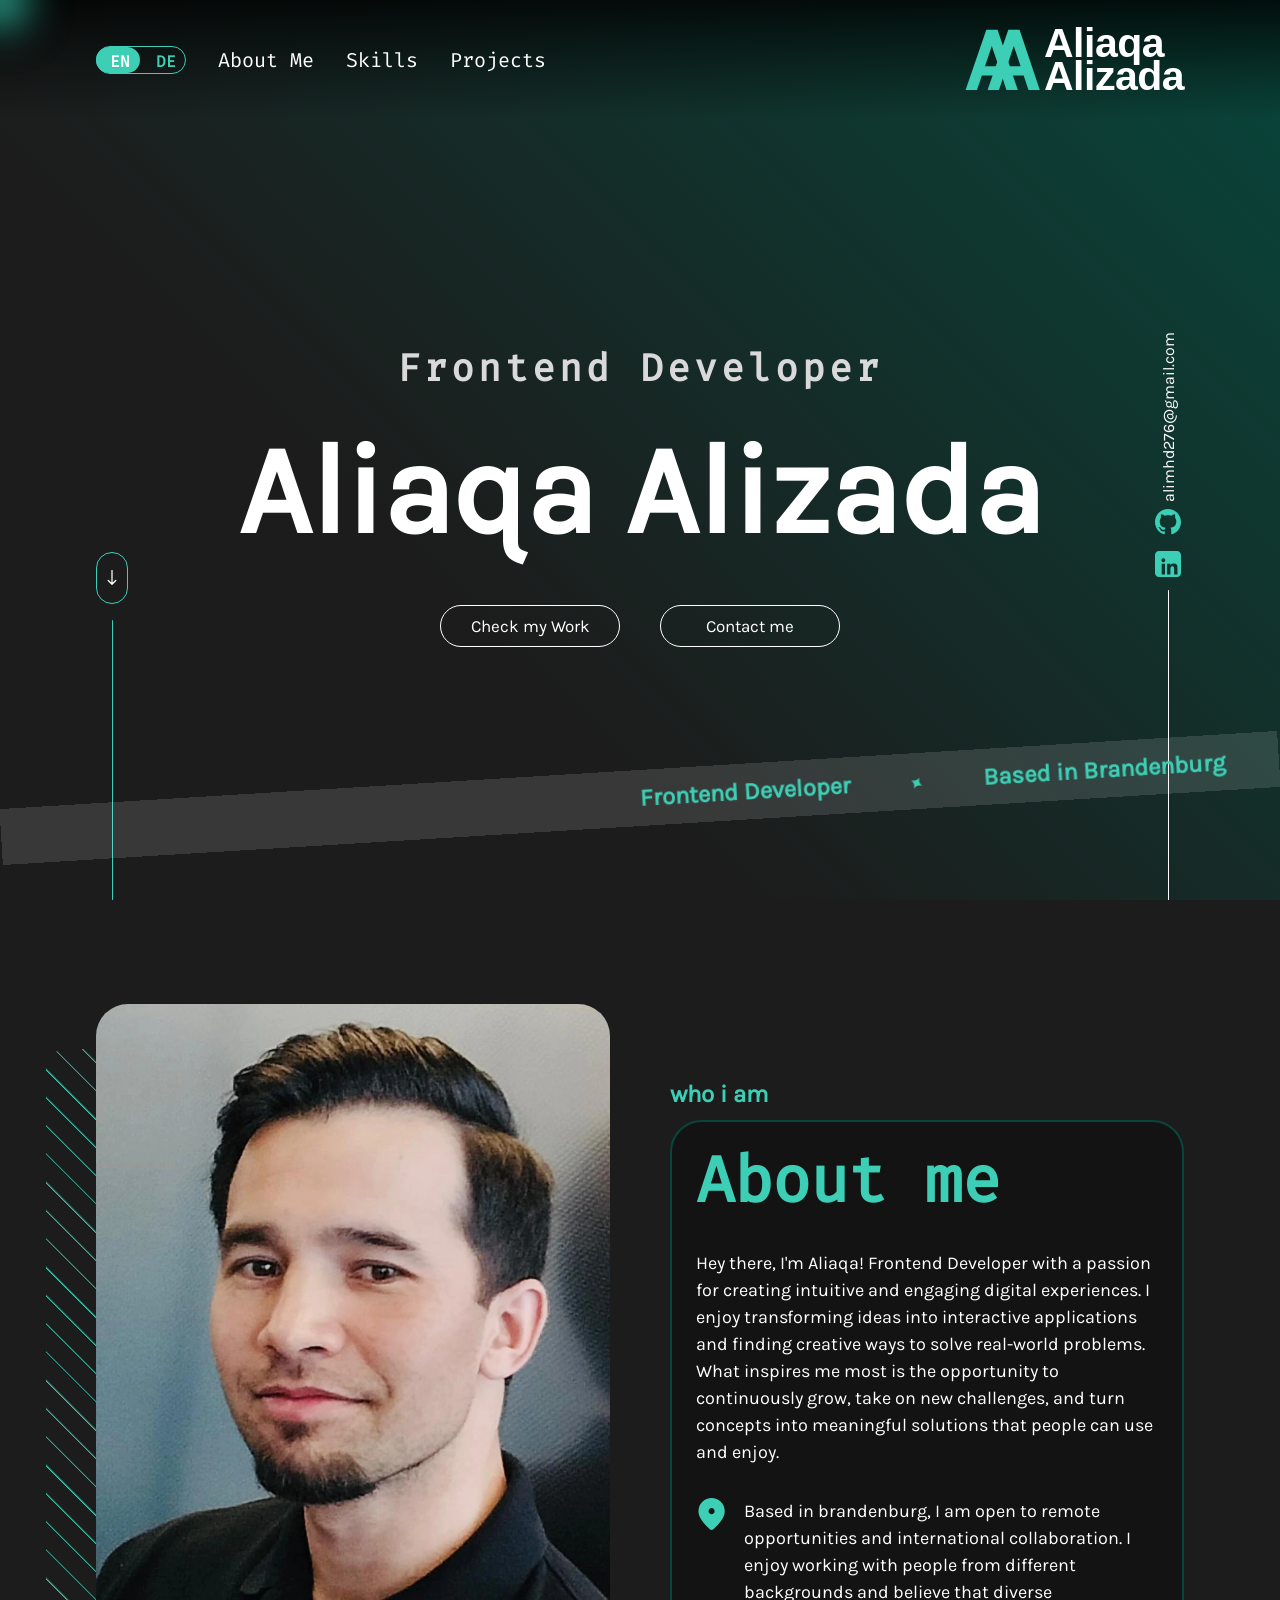
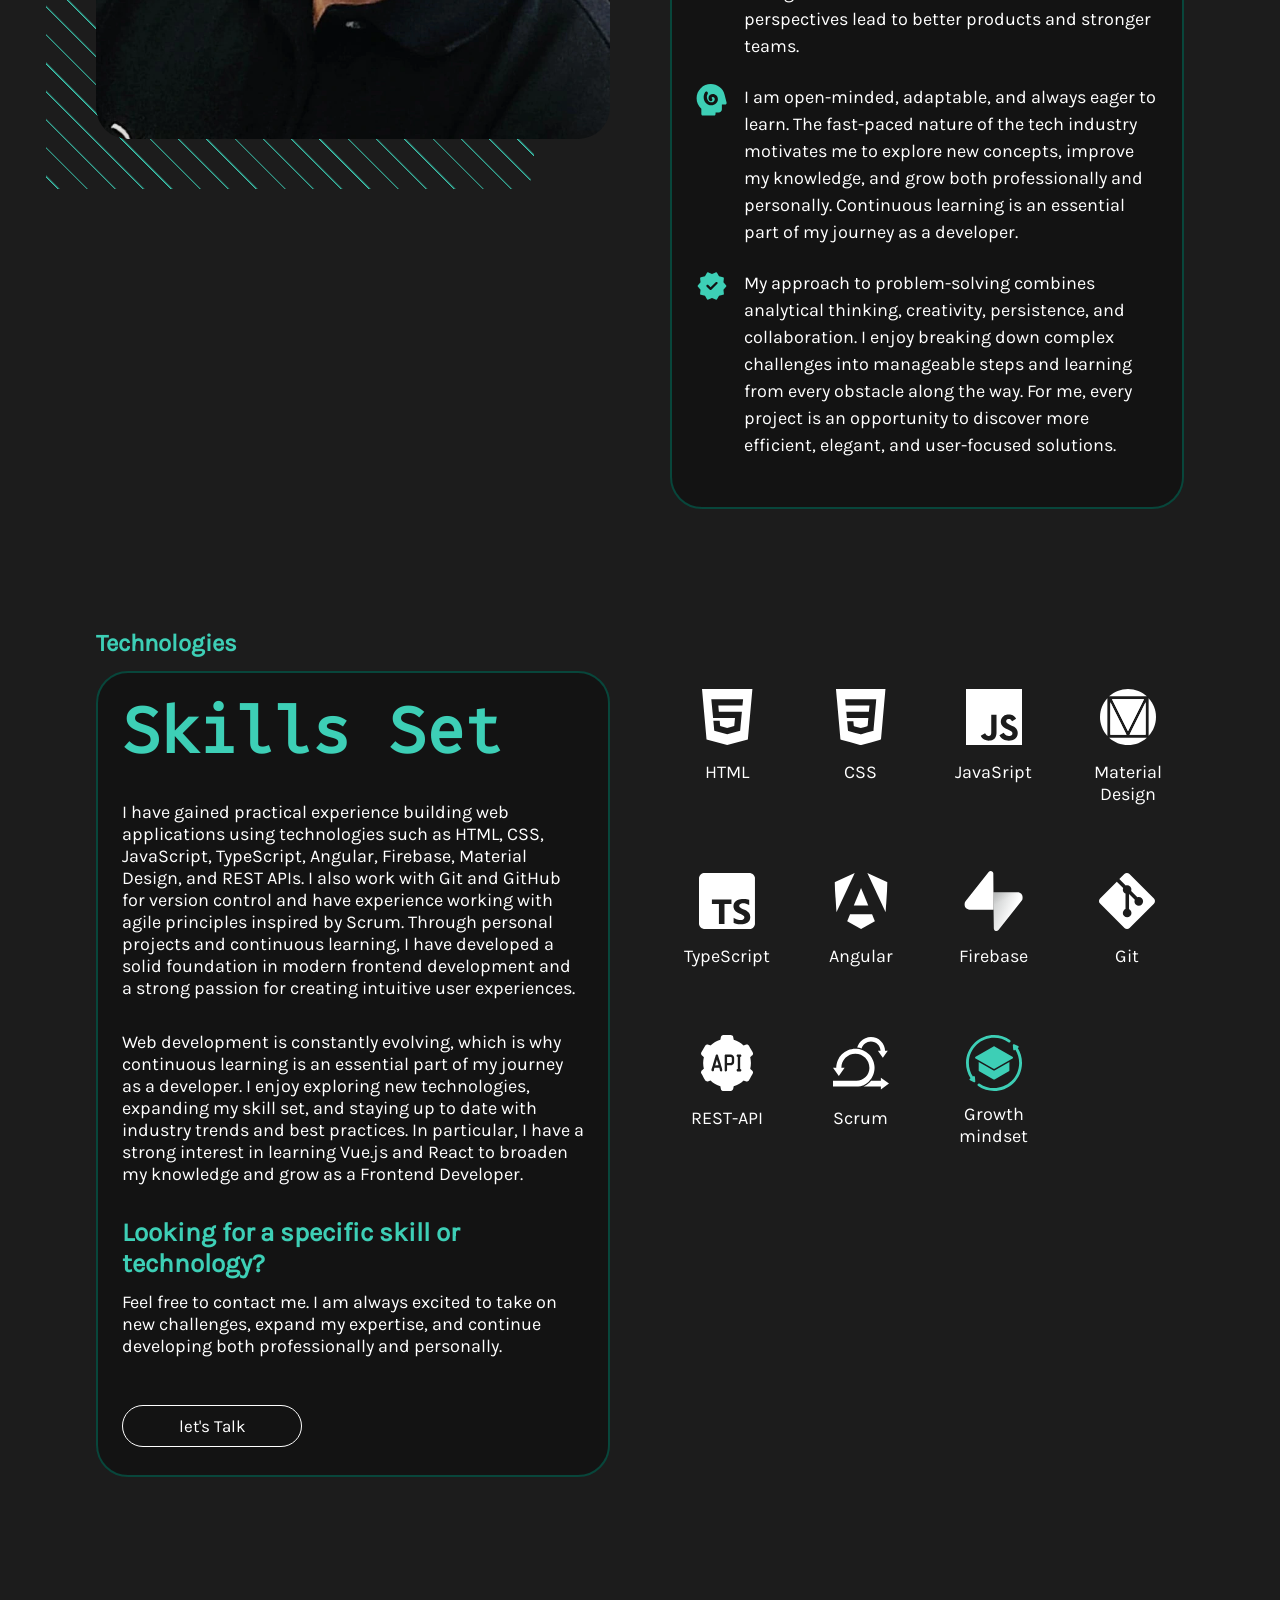
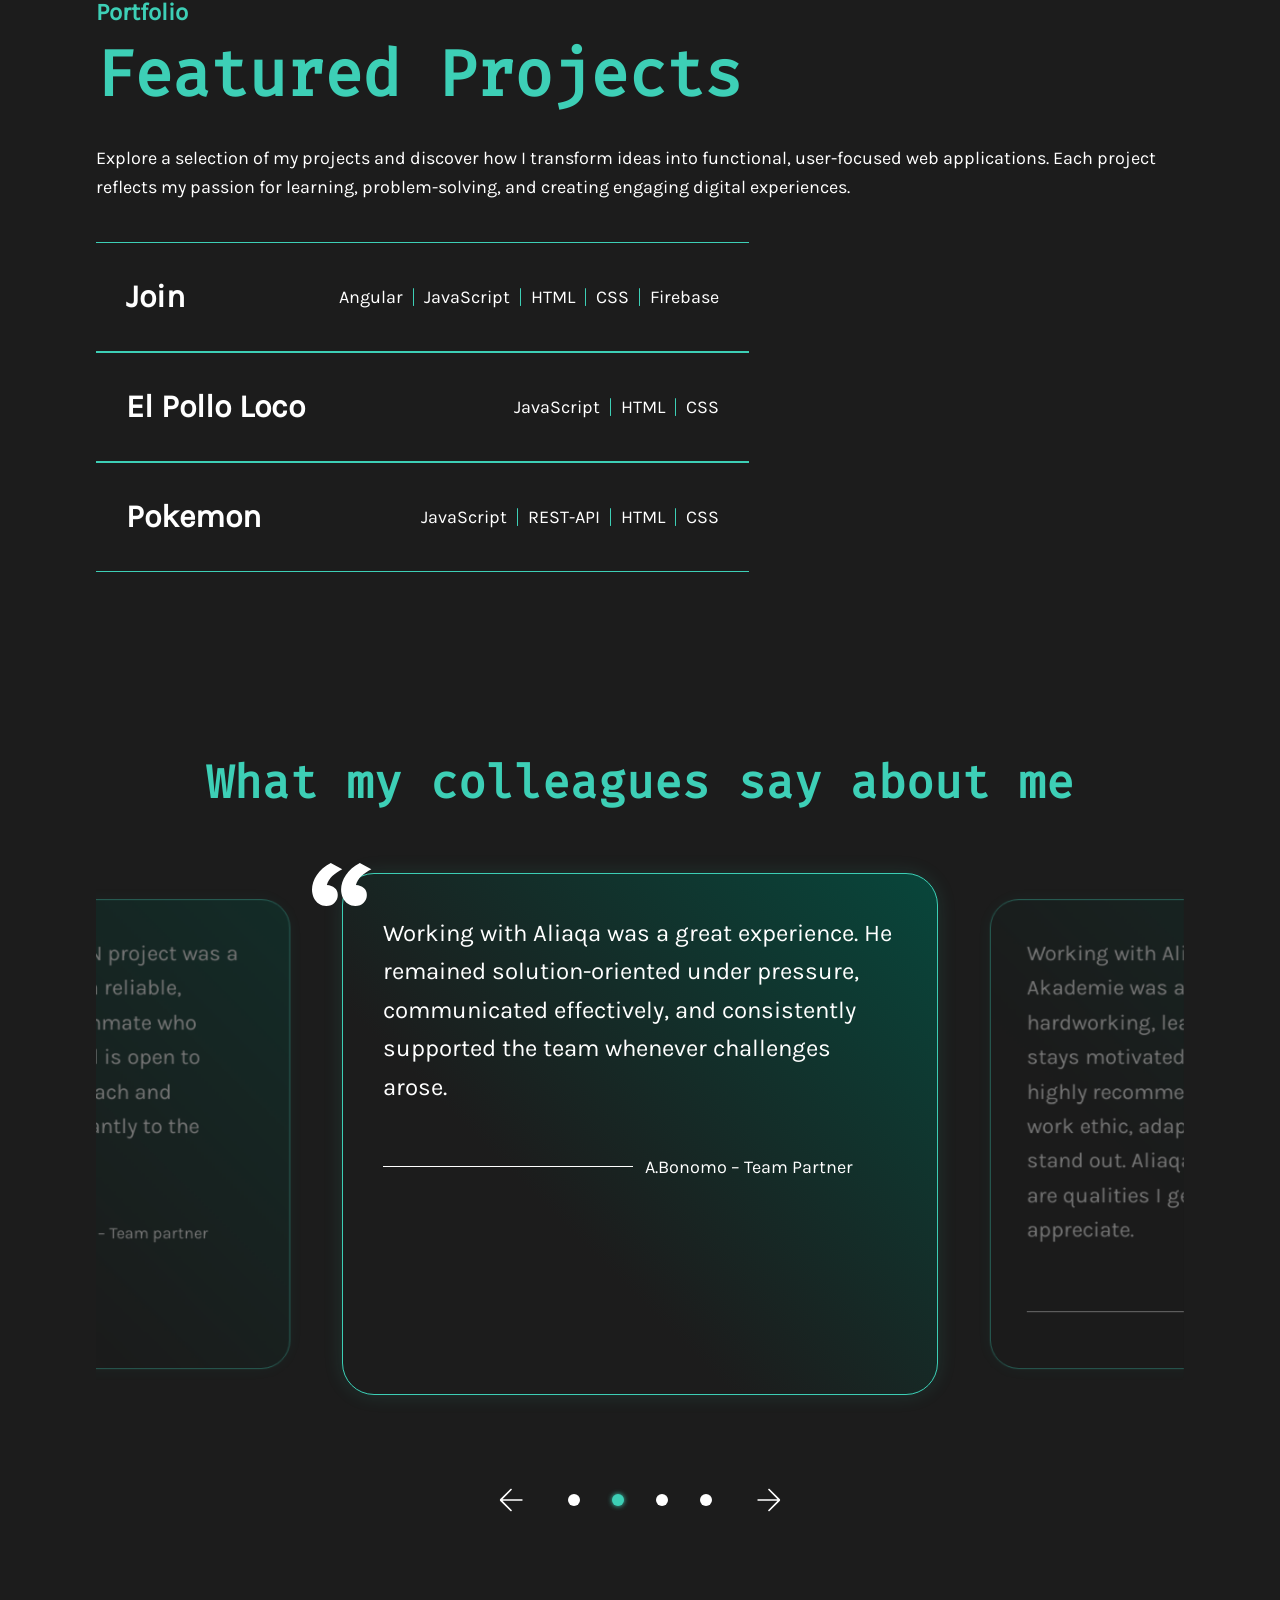
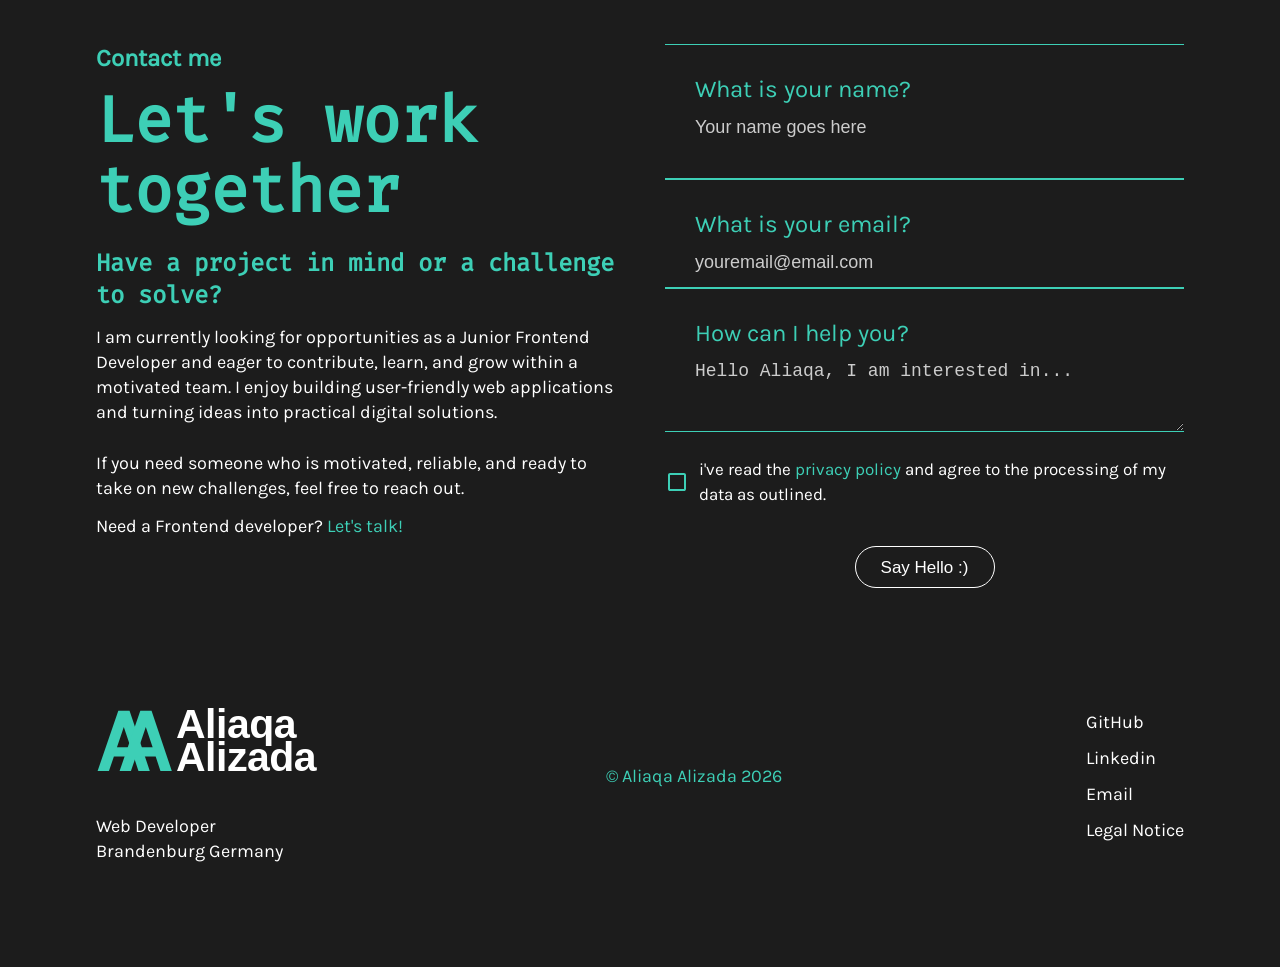
==== index.html @ ee76e7e5 "update prjoect description and tech stack for Pokedex app and correct REST-API capitalization in ind" ====
<!DOCTYPE html>
<html lang="en" id="html-root">

<head>
    <meta charset="UTF-8">
    <meta name="viewport" content="width=device-width, initial-scale=1.0">
    <title>Aliaqa Alizada | Frontend Developer Portfolio</title>
    <meta name="description"
        content="Portfolio of Aliaqa Alizada, Frontend Developer from Brandenburg Germany. Portfolio with HTML, CSS and JavaScript">
    <meta name="author" content="Aliaqa Alizada">
    <meta name="robots" content="index, follow">
    <meta property="og:title" content="Aliaqa Alizada | Frontend Developer">
    <meta name="description"
        content="Frontend Developer portfolio of Aliaqa Alizada. Projects built with HTML, CSS, JavaScript, TypeScript, Angular and Firebase.">
    <meta property="og:type" content="website">
    <meta property="og:image" content="https://alizada-portfolio.de/assets/imgs/preview.jpg">
    <!--  link später anpassen-->
    <link rel="canonical" href="https://alizada-portfolio.de/">

    <link rel="icon" type="image/svg+xml" href="assets/imgs/icons/favicon-32x32.svg">
    <link rel="stylesheet" href="style.css">
    <link rel="stylesheet" href="styles/header-hero.css">
    <link rel="stylesheet" href="styles/aboutme-technologies.css">
    <link rel="stylesheet" href="styles/cards-burger-footer.css">
    <link rel="stylesheet" href="styles/testimonial-slider.css">
    <link rel="stylesheet" href="styles/contact.css">
    <link rel="stylesheet" href="styles/projects-dialog.css">
    <link rel="stylesheet" href="styles/responsive.css">

    <script src="script/scroll-restore.js"></script>
    <script src="script/i18n.js" defer></script>
    <script src="script/projects-dialog.js" defer></script>
    <script src="script/testimonial-section.js" defer></script>

    <script src="script.js" defer></script>

</head>

<body id="main-site">
    <div class="cursor-shadow"></div>

    <header id="header" class="site-header">
        <div class="navbar-bg">
            <div class="container">
                <div class="header-top">

                    <div class="header-content hidden">
                        <!-- Sprachumschalter -->
                        <div class="switch">
                            <input id="language-toggle" class="check-toggle check-toggle-round-flat" type="checkbox">
                            <label for="language-toggle"></label>
                            <span class="on">EN</span>
                            <span class="off">DE</span>
                        </div>

                        <!-- Navigation -->
                        <nav class="main-nav" aria-label="main-nav">
                            <ul>
                                <li><a href="#aboutme" data-i18n="nav.about">About Me</a></li>
                                <li><a href="#skills" data-i18n="nav.skills">Skills</a></li>
                                <li><a href="#project" data-i18n="nav.projects">Projects</a></li>
                            </ul>
                        </nav>
                    </div>

                    <div class="logo-container hidden">
                        <div class="logo-mono">
                            <span class="first">A</span><span class="last">A</span>
                        </div>

                        <div class="logo-text-big logo-text-small">
                            <span class="logo-first">Aliaqa</span>
                            <span class="logo-last">Alizada</span>
                        </div>
                    </div>

                    <button class="burger hidden" aria-label="menu" aria-expanded="false">
                        <span></span>
                        <span></span>
                        <span></span>
                    </button>
                </div>

                <!-- Hero Bereich -->
                <section class="hero-section hidden">

                    <div class="hero-side-left">
                        <a class="scroll-btn" href="#contactForm">
                            <svg class="scroll-icon" width="16" height="24" viewBox="0 0 16 24" fill="none"
                                xmlns="http://www.w3.org/2000/svg">
                                <path d="M8 0L8 22M8 22L2 16M8 22L14 16" stroke="white" stroke-width="2"
                                    stroke-linecap="round" />
                            </svg>
                        </a>
                        <div class="vertical-line"></div>
                    </div>

                    <div class="hero-side-right">
                        <a class="mail-to" href="mailto:alimhd276@gmail.com">alimhd276@gmail.com</a>
                        <a class="mail-to-icon" href="mailto:alimhd276@gmail.com">
                            <img src="assets/imgs/icons/mail.svg" alt="mail-to-icon">
                        </a>
                        <a class="contact-icon" href="https://github.com/Ali-Alizada" target="_blank" rel="noopener">
                            <img src="assets/imgs/icons/Github.svg" alt="Github">
                        </a>
                        <a class="contact-icon" href="https://www.linkedin.com/feed/" target="_blank" rel="noopener">
                            <img src="assets/imgs/icons/Linkedin.svg" alt="Linkedin">
                        </a>
                        <div class="vertical-line-right"></div>
                    </div>

                    <div class="hero-content">
                        <p class="hero-subtitle" data-i18n="hero.subtitle">
                            Frontend Developer
                        </p>

                        <h1>Aliaqa Alizada</h1>

                        <div class="hero-buttons">

                            <a href="#project" class="marquee-btn">
                                <div class="marquee-track">
                                    <span data-i18n="hero.btnWork">Check my Work</span>
                                    <span data-i18n="hero.btnWork">Check my Work</span>
                                </div>
                            </a>

                            <a href="#contactForm" class="marquee-contact">
                                <div class="marquee-track">
                                    <span data-i18n="hero.btnContact">Contact me</span>
                                    <span data-i18n="hero.btnContact">Contact me</span>
                                </div>
                            </a>
                        </div>
                    </div>

                </section>

                <div class="diagonal-banner">

                    <div class="banner-track">
                        <span data-i18n="banner.role">Frontend Developer</span>
                        <span class="star">✦</span>
                        <span data-i18n="banner.location">Based in Brandenburg</span>
                        <span class="star">✦</span>
                        <span data-i18n="banner.open">Open to work</span>
                        <span class="star">✦</span>
                        <span data-i18n="banner.remote">Available for remote work</span>
                        <span class="star">✦</span>
                        <span data-i18n="banner.role">Frontend Developer</span>
                        <span class="star">✦</span>
                        <span data-i18n="banner.location">Based in Brandenburg</span>
                        <span class="star">✦</span>
                        <span data-i18n="banner.open">Open to work</span>
                        <span class="star">✦</span>
                        <span data-i18n="banner.remote">Available for remote work</span>
                        <span class="star">✦</span>
                    </div>
                </div>

            </div>

        </div>

    </header>

    <main>

        <div id="aboutme-container"></div>

        <div id="technologies-container"></div>

        <section id="project" class="featured-projects hidden">
            <span class="section-title" data-i18n="projects.label">Portfolio</span>
            <div class="text-contianer">
                <h2 class="title" data-i18n="projects.heading">Featured Projects</h2>
                <p class="tech-description" data-i18n="projects.description">Explore a selection of my projects and
                    discover how I transform ideas into functional, user-focused web applications. <br>Each project
                    reflects my passion for learning, problem-solving, and creating engaging digital experiences.</p>
            </div>

            <div class="projects-container">
                <div class="project-card" onclick="openDialog('joinDialog')">
                    <div class="project-content hidden">
                        <div class="project-title">
                            <p>Join</p>
                            <span class="arrow-icon">
                                <img src="assets/imgs/icons/arrow_outward.svg" alt="arrow-icon">
                            </span>
                        </div>

                        <div class="contect-left">
                            <p>Angular</p>
                            <div class="vertical-line"></div>
                            <p>JavaScript</p>
                            <div class="vertical-line"></div>
                            <p>HTML</p>
                            <div class="vertical-line"></div>
                            <p>CSS</p>
                            <div class="vertical-line"></div>
                            <p>Firebase</p>
                        </div>
                    </div>

                    <!-- Hover Image -->
                    <div class="join-project-preview">
                        <img src="assets/imgs/Join02.png.webp" alt="Join-Project">
                    </div>

                </div>

                <div class="project-card" onclick="openDialog('elPolloLocoDialog')">

                    <div class="project-content hidden">

                        <div class="project-title">
                            <p>El Pollo Loco</p>
                            <span class="arrow-icon">
                                <img src="assets/imgs/icons/arrow_outward.svg" alt="arrow-icon">
                            </span>
                        </div>

                        <div class="contect-left">
                            <p>JavaScript</p>
                            <div class="vertical-line"></div>
                            <p>HTML</p>
                            <div class="vertical-line"></div>
                            <p>CSS</p>
                        </div>

                    </div>

                    <!-- Hover Image -->
                    <div class="el-project-preview">
                        <img src="assets/imgs/el-pollo-loco.webp" alt="Join Project">
                    </div>

                </div>

                <!-- Dilaog-2 -->

                <div class="project-card" onclick="openDialog('bubbleDialog')">
                    <div class="project-content hidden">

                        <div class="project-title">
                            <p>Pokemon</p>
                            <span class="arrow-icon">
                                <img src="assets/imgs/icons/arrow_outward.svg" alt="arrow-icon">
                            </span>
                        </div>

                        <div class="contect-left">
                            <p>JavaScript</p>
                            <div class="vertical-line"></div>
                            <p>REST-API</p>
                            <div class="vertical-line"></div>
                            <p>HTML</p>
                            <div class="vertical-line"></div>
                            <p>CSS</p>
                        </div>

                    </div>

                    <!-- Hover Image -->
                    <div class="bubble-project-preview">
                        <img src="assets/imgs/Pokemon-start.webp" alt="Pokemon project">
                    </div>

                </div>

            </div>

        </section>
        <!-- Testimonial Slider  -->
        <div id="testimonial-container"></div>

        <!-- Section: Contact -->
        <section class="contactme">
            <div class="contact-wrapper hidden">

                <div class="text-container">
                    <span class="section-title" data-i18n="contact.label">Contact me</span>

                    <div class="contact-header">
                        <h2 data-i18n="contact.heading">Let's work <br> together</h2>
                    </div>

                    <div>
                        <p class="title" data-i18n="contact.problem">Have a project in mind or a challenge to solve?</p>
                        <p class="contact-motivation" data-i18n="contact.motivation">I am currently looking for
                            opportunities as a Junior Frontend Developer and eager to contribute, learn, and grow within
                            a motivated team. I enjoy building user-friendly web applications and turning ideas into
                            practical digital solutions.<br><br>

                            If you need someone who is motivated, reliable, and ready to take on new challenges, feel
                            free to reach out.</p>

                        <p class="question-text"><span data-i18n="contact.question">Need a Frontend
                                developer?</span><span data-i18n="contact.questionSpan" class="talk">Let's talk!</span>
                        </p>
                    </div>

                </div>

                <div class="contact-form">
                    <form id="contactForm" class="form-content">

                        <div class="name">
                            <label for="username" data-i18n="form.nameLabel">What is your name?</label>
                            <input type="text" id="username" name="name" placeholder="Your name goes here"
                                data-i18n-placeholder="form.namePlaceholder">
                            <div class="error-message" id="error-username"></div>
                        </div>

                        <div class="email">
                            <label for="useremail" data-i18n="form.emailLabel">What is Your email?</label>
                            <input type="email" id="useremail" name="email" placeholder="youremail@email.com"
                                data-i18n-placeholder="form.emailPlaceholder">
                            <div class="error-message" id="error-email"></div>
                        </div>

                        <div class="textarea">
                            <label for="usertextarea" data-i18n="form.messageLabel">How can i help you?</label>
                            <textarea id="usertextarea" name="message" placeholder="Hello Aliaqa, I am interested in..."
                                data-i18n-placeholder="form.messagePlaceholder"></textarea>
                            <div class="error-message" id="error-textarea"></div>
                        </div>

                        <div class="privacy-policy">
                            <div>
                                <img id="checkbox" src="assets/imgs/icons/checkbox-unchecked.svg" alt="checkbox-icon">
                                <p><span data-i18n="form.privacy">i've read the </span><a
                                        href="html/privacy-policy.html" data-i18n="form.privacyLink">privacy
                                        policy</a><span data-i18n="form.privacySuffix"> and agree to the processing of
                                        my data as outlined.</span></p>
                            </div>

                            <div class="error-message" id="error-policy"></div>

                        </div>
                        <div class="button hidden">
                            <button type="submit" class="marquee-submit">
                                <div class="marquee-track">
                                    <span data-i18n="form.submit">Say Hello :)</span>
                                    <span data-i18n="form.submit">Say Hello :)</span>
                                </div>
                            </button>
                        </div>

                    </form>

                </div>
            </div>
            <div id="successOverlay" class="overlay">
                <div class="overlay-content">
                    <p data-i18n="form.successMsg">Message sent successfully!</p>
                </div>
            </div>

        </section>

    </main>

    <footer>

        <div class="footer-wrapper">
            <div class="footer-content">
                <div class="logo-and-bannertext">

                    <a class="footer-logo-container" href="#header">
                        <div class="logo-container">
                            <div class="logo-mono">
                                <span class="first">A</span><span class="last">A</span>
                            </div>

                            <div class="logo-text-big">
                                <span class="logo-first">Aliaqa</span>
                                <span class="logo-last">Alizada</span>
                            </div>
                        </div>
                    </a>
                    <p class="banner" data-i18n="footer.banner">Web Developer<br>Brandenburg Germany</p>
                </div>

                <p class="cpoy-right">&copy; Aliaqa Alizada 2026</p>

                <div class="links">
                    <a href="https://github.com/Ali-Alizada" target="_blank" rel="noopener">GitHub</a>
                    <a href="https://www.linkedin.com/feed/" target="_blank" rel="nofollow">Linkedin</a>
                    <a href="mailto:alimhd276@gmail.com">Email</a>
                    <a href="html/legal-notice.html" data-i18n="legal.title">Legal Notice</a>
                </div>
            </div>
        </div>

    </footer>
    <!-- Dialog Container -->
    <div id="dialogs"></div>

</body>

</html>
---- style.css ----
@font-face {
  font-family: "Karla";
  font-style: normal;
  font-weight: 400;
  src: url("assets/fonts/karla-v33-latin-regular.woff2") format("woff2");
}

@font-face {
  font-family: "Fira Code";
  font-style: normal;
  font-weight: 400;
  src: url("assets/fonts/fira-code-v27-latin-regular.woff2") format("woff2");
}

* {
  margin: 0;
  padding: 0;
  box-sizing: border-box;  
}

body {
  width: 100%;
  min-height: 100vh;
  background-color: #1c1c1c;
  font-family: 'karla', sans-serif, Verdana, Geneva, Tahoma;
  overflow-x: hidden;
}

.hidden {
    opacity: 0;
    transform: translateY(80px) scale(.95);
    transition:
        opacity .8s cubic-bezier(.17,.55,.55,1),
        transform .8s cubic-bezier(.17,.55,.55,1);
  will-change: opacity, transform;
}

.show {
    opacity: 1;
    transform: translateY(0) scale(1);
}

.cursor-shadow {
  position: fixed;
  width: 60px;
  height: 60px;
  border-radius: 50%;

  pointer-events: none;
  z-index: 9999;

  transform: translate(-50%, -50%);

  background: radial-gradient(
    circle,
    #3dcfb6 0%,
    #3dcfb6 15%,
    #08463b 90%,
    rgba(8, 70, 59, 0) 100%
  );

  filter: blur(20px);

  transition: transform 0.1s ease-out;
}

html.scroll-restore-pending,
body.scroll-restore-pending {
  visibility: hidden !important;
}

#testimonial-container,
#technologies-container,
.projects-container {
  overflow-anchor: none;
}
---- styles/header-hero.css ----
.site-header {
    width: 100%;
    min-height: 100vh;
    background: linear-gradient(45deg, #1c1c1c 35%, #08463b 100%);
    color: white;
}

.navbar-bg {
    width: 100%;
    height: 120px;
    background: linear-gradient(to bottom,
            rgba(0, 0, 0, 0.8) 0%,
            rgba(0, 0, 0, 0.3) 60%,
            rgba(0, 0, 0, 0) 100%);
}

.container {
    width: min(1440px, 100%);
    margin-inline: auto;
    padding-inline: 96px;
}

.header-top {
    height: 120px;
    display: flex;
    justify-content: space-between;
    align-items: center;
}

.header-content {
    display: flex;
    justify-content: center;
    align-items: center;
    gap: 20px;
}

.switch {
    position: relative;
    display: inline-block;
    align-items: center;
    justify-content: center;
}

.switch>span {
    position: absolute;
    top: 5px;
    pointer-events: none;
    font-family: "Helvetica", Arial, sans-serif;
    font-weight: bold;
    font-size: 16px;
    text-transform: uppercase;
    text-shadow: 0 1px 0 rgba(0, 0, 0, 0.06);
    width: 50%;
    text-align: center;
}

input.check-toggle-round-flat:checked~.off {
    color: white;
}

input.check-toggle-round-flat:checked~.on {
    color: rgba(61, 207, 182, 1);
}

.switch>span.on {
    left: 0;
    padding-left: 2px;
    color: white;
    text-align: center;
    align-items: center;
    font-family: "Fira Code";
}

.switch>span.off {
    right: -2px;
    color: rgba(61, 207, 182, 1);
    text-align: center;
    align-items: center;
    font-family: "Fira Code";
}

.check-toggle {
    position: absolute;
    margin-left: -9999px;
    visibility: hidden;
}

.check-toggle+label {
    display: block;
    position: relative;
    cursor: pointer;
    outline: none;
    -webkit-user-select: none;
    -moz-user-select: none;
    -ms-user-select: none;
    user-select: none;
}

input.check-toggle-round-flat+label {
    width: 90px;
    height: 28px;
    -webkit-border-radius: 60px;
    -moz-border-radius: 60px;
    -ms-border-radius: 60px;
    -o-border-radius: 60px;
    border-radius: 60px;
    border: solid 1px rgba(61, 207, 182, 1);
}

input.check-toggle-round-flat+label:before,
input.check-toggle-round-flat+label:after {
    display: block;
    position: absolute;
    content: "";
}

input.check-toggle-round-flat+label:before {
    -webkit-border-radius: 50px;
    -moz-border-radius: 50px;
    -ms-border-radius: 50px;
    -o-border-radius: 50px;
    border-radius: 50px;
}

input.check-toggle-round-flat+label:after {
    top: 0px;
    left: -1px;
    right: 0px;
    bottom: 0px;
    width: 44px;
    background-color: rgba(61, 207, 182, 1);
    -webkit-border-radius: 50px;
    -moz-border-radius: 50px;
    -ms-border-radius: 50px;
    -o-border-radius: 50px;
    border-radius: 50px;
    -webkit-transition: margin 0.2s;
    -moz-transition: margin 0.2s;
    -o-transition: margin 0.2s;
    transition: margin 0.2s;
}

input.check-toggle-round-flat:checked+label:after {
    margin-left: 45px;
    left: 1px;
}

.main-nav {
    font-family: "Fira Code";
}

.main-nav ul {
    display: flex;
    gap: 32px;
}

.main-nav ul li {
    list-style: none;
}

.main-nav a {
    position: relative;
    text-decoration: none;
    color: white;
    font-size: 20px;
    font-weight: 500;
    transition: 0.3s ease;
    padding-bottom: 16px;
}

.main-nav a::before {
    content: "•";
    position: absolute;
    left: 50%;
    top: 70%;
    font-size: 24px;
    transform: translateY(-50%);
    color: #3dcfb6;
    opacity: 0;
}

.main-nav a:hover::before {
    opacity: 1;
    bottom: 0;
}

.main-nav a:hover {
    color: #3dcfb6;
}

.logo-container {
    display: flex;
    gap: 6px;
    cursor: pointer;
    text-decoration: none;
    position: relative;
    font-family: "karla";
}

.logo-mono span {
    font-size: 90px;
    font-weight: 700;
    color: #3dcfb6;
    transition: all 0.3s ease;
}

.logo-mono {
    display: flex;
}

.logo-mono .first {
    margin-right: -30px;
}

.logo-container:hover .logo-mono span {
    color: transparent;
    -webkit-text-stroke: 2px #3dcfb6;
}

.logo-text-big {
    display: flex;
    flex-direction: column;
    line-height: 0.8;
    padding-top: 20px;
    transition: transform 0.3s cubic-bezier(0.2, 0.9, 0.4, 1.1);
}

.logo-first,
.logo-last {
    font-family: "Montserrat", sans-serif;
    font-weight: 700;
    font-size: 41px;
    letter-spacing: -0.5px;
    color: white;
    transition: all 0.3s ease;
}

.logo-container:hover .logo-first,
.logo-container:hover .logo-last {
    color: transparent;
    -webkit-text-stroke: 1.5px white;
}

.logo-container::after {
    content: "";
    position: absolute;
    bottom: -8px;
    left: 0;
    width: 0;
    height: 2px;
    background: #3dcfb6;
    transition: width 0.4s ease;
}

.logo-container:hover::after {
    width: 100%;
}

.hero-section {
    position: relative;
    min-height: calc(100vh - 100px);
    display: flex;
    justify-content: center;
    align-items: center;
    text-align: center;
}

.hero-side-left {
    position: absolute;
    left: 0px;
    bottom: 20px;
    display: flex;
    flex-direction: column;
    align-items: center;
    gap: 16px;
}

.scroll-btn {
    width: 32px;
    height: 52px;
    border: 1px solid #3dcfb6;
    border-radius: 999px;
    display: flex;
    align-items: center;
    justify-content: center;
    padding: 10px;
    transition: 0.3s ease;
    animation: scrollHint 1.5s infinite ease-in-out;
}

@keyframes scrollHint {

    0%,
    100% {
        transform: translateY(0);
    }

    50% {
        transform: translateY(8px);
    }
}

.scroll-icon {
    height: 16px;
    transition: stroke 0.3s ease;
}

.scroll-icon path {
    stroke: white;
    transition: stroke 0.3s ease;
}

.scroll-btn:hover .scroll-icon path {
    stroke: #3dcfb6;
}

.scroll-btn:hover {
    transform: translateY(4px);
    border-color: white;
}

.vertical-line {
    width: 1px;
    height: 280px;
    background-color: #3dcfb6;
    border-radius: 999px;
}

.hero-side-right {
    position: absolute;
    right: 0;
    bottom: 20px;
    width: 32px;
    display: flex;
    flex-direction: column;
    align-items: center;
    gap: 10px;
}

.vertical-line-right {
    width: 1px;
    height: 310px;
    background-color: white;
    border-radius: 999px;
}

.contact-icon {
    display: flex;
    align-items: center;
    justify-content: center;
    transition: 0.3s ease;
}

.contact-icon:hover {
    transform: translateY(-3px);
}

.mail-to {
    transform: rotate(-90deg);
    transform-origin: center;
    white-space: nowrap;
    color: white;
    text-decoration: none;
    transition: 0.3s ease;
    margin-bottom: 70px;
    font-family: "karla";
    font-size: 16px;
}

.mail-to-icon {
    display: none;
}

.hero-content {
    display: flex;
    flex-direction: column;
    align-items: center;
    gap: 24px;
    padding-bottom: 50px;
}

.hero-content h1 {
    font-size: 160px;
    font-weight: 700;
    padding-bottom: 16px;
    font-family: "Karla";
}

.hero-subtitle {
    font-size: 60px;
    font-weight: bold;
    letter-spacing: 4px;
    color: #d9d9d9;
    font-family: "Fira Code";
}

.hero-buttons {
    display: flex;
    gap: 40px;
}

.hero-buttons a {
    padding: 14px 28px;
    border: 1px solid #ffffff;
    border-radius: 40px;
    color: white;
    text-decoration: none;
    transition: 0.3s ease;
    font-size: 17px;
}

.hero-buttons a:hover {
    border-color: #3dcfb6;
    color: #3dcfb6;
}

.marquee-btn,
.marquee-contact,
.marquee-talk,
.marquee-submit {
    position: relative;
    width: 180px;
    height: 42px;
    border: 1px solid white;
    border-radius: 999px;
    overflow: hidden;
    display: flex;
    align-items: center;
    justify-content: center;
    text-decoration: none;
    color: white;
}

.marquee-talk {
    width: 165px;
    margin-top: 16px;
}

.marquee-contact span {
    display: flex;
    align-items: center;
    text-align: center;
}

.marquee-track {
    position: absolute;
    inset: 0;
    display: flex;
    align-items: center;
    gap: 120px;
    opacity: 0;
    transition: opacity 0.2s ease;
    z-index: 0;
}

.marquee-track span {
    white-space: nowrap;
    font-size: 16px;
    font-weight: 500;
}

.marquee-btn::before,
.marquee-contact::before,
.marquee-talk::before,
.marquee-submit::before {
    content: attr(data-label);
    position: absolute;
    inset: 0;
    display: flex;
    align-items: center;
    justify-content: center;
    white-space: nowrap;
    pointer-events: none;
    color: inherit;
    transition: opacity 0.2s ease;
    z-index: 1;
    font-size: 17px;
}

.marquee-btn:hover::before,
.marquee-contact:hover::before,
.marquee-talk:hover::before,
.marquee-submit:hover::before {
    opacity: 0;
}

.marquee-btn:hover .marquee-track,
.marquee-contact:hover .marquee-track,
.marquee-talk:hover .marquee-track,
.marquee-submit:hover .marquee-track {
    opacity: 1;
    animation: marqueeMove 2s linear infinite;
}

.marquee-btn:hover {
    border-color: #3dcfb6;
    box-shadow: 0 0 10px rgba(61, 207, 182, 0.4);
}

.marquee-contact:hover,
.marquee-talk:hover,
.marquee-submit:hover {
    border-color: #3dcfb6;
    box-shadow: 0 0 10px rgba(61, 207, 182, 0.4);
}

@keyframes marqueeMove {
    from {
        transform: translateX(0);
    }

    to {
        transform: translateX(-70%);
    }
}
---- styles/aboutme-technologies.css ----
main {
    width: min(1440px, 100%);
    margin-inline: auto;
    padding-inline: 96px;
}

.aboutme-section {
    display: flex;
    flex-wrap: wrap;
    gap: 140px;
    align-items: flex-start;
    padding-block: 60px;
    color: #ffffff;
}

.img-profile {
    flex: 1;
    height: auto;
    position: relative;
    isolation: isolate;
}

.img-profile::after {
    content: "";
    position: absolute;
    bottom: -50px;
    left: -50px;
    width: 95%;
    height: 95%;
    background: repeating-linear-gradient(225deg,
            transparent 0px,
            transparent 18px,
            #3dcfb6 20px,
            #3dcfb6 15.5px);
    pointer-events: none;
    z-index: -1;
    border-bottom-right-radius: 20px;
    border-top-left-radius: 20px;
}

.img-profile img {
    width: 100%;
    height: auto;
    max-width: auto;
    border-radius: 32px;
    display: block;
    margin-top: 44px;
}

.text-content {
    flex: 1;
    min-width: auto;
    margin-top: 120px;
}

.text {
    border: 2px solid #08463b;
    border-radius: 32px;
    padding: 24px;
    background-color: rgba(0, 0, 0, 0.3);
    height: auto;
}

.text-content .about {
    font-size: 24px;
    font-weight: 700;
    color: #3dcfb6;
    margin-bottom: 12px;
    display: inline-block;
}

.text .title {
    font-size: 64px;
    font-weight: 700;
    color: #3dcfb6;
    margin-bottom: 20px;
    line-height: 1.1;
    font-family: "Fira Code";
}

.description {
    font-size: 18px;
    line-height: 1.5;
    margin-bottom: 32px;
}

.info-row {
    display: flex;
    align-items: flex-start;
    gap: 16px;
    margin-bottom: 24px;
}

.info-row img {
    width: 32px;
    height: 32px;
    flex-shrink: 0;
}

.info-row p {
    font-size: 18px;
    line-height: 1.5;
    margin: 0;
}

.diagonal-banner {
    position: absolute;
    bottom: 74px;
    left: 50%;
    width: 100vw;
    transform: translateX(-50%) rotate(-3.5deg);
    overflow: hidden;
    background-color: rgba(255, 255, 255, 0.12);
    padding: 14px 0;
}

.banner-track {
    display: flex;
    align-items: center;
    gap: 60px;
    min-width: max-content;
    padding-left: 50vw;
    animation: bannerMove 20s linear infinite;
    background: transparent;
}

.banner-track span {
    color: #3dcfb6;
    font-size: 24px;
    font-weight: 700;
    white-space: nowrap;
}

.banner-track .star {
    padding-top: 5px;
    font-size: 16px;
    color: #3dcfb6;
    transform: rotate(30deg);
}

@keyframes bannerMove {
    from {
        transform: translateX(0);
    }

    to {
        transform: translateX(-50%);
    }
}

.technologies {
    display: flex;
    flex-wrap: wrap;
    gap: 60px;
    align-items: flex-start;
    padding-block: 60px;
    color: #ffffff;
}

.text-contents {
    flex: 1;
}

.text-contents .skills {
    font-size: 24px;
    font-weight: 700;
    color: #3dcfb6;
    margin-bottom: 14px;
    display: inline-block;
}

.other-skills {
    font-size: 26px;
    color: #ffffff;
    margin-bottom: 12px;
    font-weight: 700;
}

.other-skills span {
    color: #3dcfb6;
}

.text-contents .tech-description {
    color: #ffffff;
    margin-bottom: 32px;
    font-size: 18px;
}

.marquee-talk:hover {
    border-color: #3dcfb6;
    color: #3dcfb6;
}

.text-contents .title {
    font-size: 64px;
    font-weight: 700;
    color: #3dcfb6;
    margin-bottom: 20px;
    line-height: 1.1;
}

.marquee-talk {
    position: relative;
    width: 180px;
    height: 42px;
    padding-left: 14px;
    border: 1px solid white;
    border-radius: 999px;
    overflow: hidden;
    display: inline-flex;
    align-items: center;
    text-decoration: none;
    color: white;
    margin-top: 16px;
}

.marquee-talk:hover .marquee-track {
    animation: marqueeMove 2s linear infinite;
}

.marquee-talk:hover {
    border-color: #3dcfb6;
    box-shadow: 0 0 10px rgba(61, 207, 182, 0.4);
}

.techs-icons {
    flex: 1;
    min-width: 0;
    display: grid;
    grid-template-columns: repeat(4, 1fr);
    gap: 40px 20px;
    justify-items: center;
    align-items: start;
    margin-top: 44px;
}

.techs-icons>div {
    display: flex;
    flex-direction: column;
    align-items: center;
    text-align: center;
    width: 100%;
}

.techs-icons>div {
    transition: all 0.3s ease-in-out;
    padding: 12px 8px;
    border-radius: 16px;
}

.techs-icons div:hover {
    transform: translateY(-3px);
}

.techs-icons img {
    width: 64px;
    height: 64px;
    margin-bottom: 12px;
    object-fit: contain;
}

.techs-icons div .group-icons:hover {
    position: relative;
    top: 10px;
    left: 20px;
    height: 80px;
    width: 100px;
}

.techs-icons div:hover img {
    transform: scale(1.1);
    transition:
        transform 0.3s ease-in-out,
        filter 0.3s ease-in-out;
}

.techs-icons span {
    color: white;
    font-size: 18px;
    font-weight: 500;
}

.techs-icons div:hover span {
    color: #3dcfb6;
    transition:
        color 0.3s ease-in-out,
        text-shadow 0.3s ease-in-out;
}

.growth-item .groth-text {
    margin-top: 22px;
}

.growth-item {
    position: relative;
    display: flex;
    flex-direction: column;
    align-items: center;
    text-align: center;
    width: 100%;
    cursor: pointer;
}

.icon-wrapper {
    position: relative;
    width: 64px;
    height: 64px;
}

.growth-icon {
    width: 64px;
    height: 64px;
    display: block;
    transition: all 0.3s ease-in-out;
}

.growth-text {
    margin-top: 8px;
    color: white;
    font-size: 18px;
    font-weight: 500;
    transition: color 0.3s ease-in-out;
}

.growth-item:hover .growth-text {
    color: #3dcfb6;
}

.growth-hover {
    position: absolute;
    bottom: 90%;
    left: 78%;
    transform: translateX(-50%);
    width: 165px;
    background-color: white;
    border-radius: 18px;
    padding: 6px 8px;
    text-align: center;
    opacity: 0;
    visibility: hidden;
    transition:
        opacity 0.25s ease,
        visibility 0.25s ease;
    z-index: 20;
    pointer-events: none;
    box-shadow: 0 8px 20px rgba(0, 0, 0, 0.2);
}

.growth-hover::after {
    content: "";
    position: absolute;
    top: 100%;
    left: 28%;
    transform: translateX(-50%);
    width: 0;
    height: 0;
    border-left: 10px solid transparent;
    border-right: 10px solid transparent;
    border-top: 10px solid white;
    filter: drop-shadow(0 1px 0 #3dcfb6);
}

.hover-text {
    color: #3dcfb6;
    font-size: 16px;
    font-weight: 500;
    margin-bottom: 4px;
    line-height: 1.4;
}

.hover-techs {
    display: flex;
    flex-direction: row;
    justify-content: center;
    gap: 24px;
    flex-wrap: nowrap;
}

.tech-card {
    display: flex;
    flex-direction: column;
    align-items: center;
}

.tech-card img {
    width: 26px;
    height: 26px;
    padding: 0;
    margin-bottom: 6px;
    object-fit: contain;
}

.tech-card span {
    background: transparent;
    color: #3dcfb6;
    font-size: 14px;
    font-weight: bold;
    padding: 0;
}

.growth-item:hover .growth-hover {
    opacity: 1;
    visibility: visible;
}

.growth-item:hover .growth-icon {
    transform: translateY(-4px);
}
---- styles/cards-burger-footer.css ----
.featured-projects {
  padding-block: 60px;
  position: relative;
}

.section-title {
  font-size: 24px;
  font-weight: 700;
  color: #3dcfb6;
  margin-bottom: 14px;
  display: inline-block;
}

.text-contianer {
  margin-bottom: 40px;
}

.text-contianer .title {
  font-size: 64px;
  font-weight: 700;
  line-height: 1.1;
  color: #3dcfb6;
  margin-bottom: 20px;
}

.text-contianer .tech-description {
  color: #ffffff;
  font-size: 18px;
  line-height: 1.6;
}

.projects-container {
  display: flex;
  flex-direction: column;
  position: relative;
}

.project-card {
  position: relative;
  width: 68%;
  padding: 0 30px;
  display: flex;
  align-items: center;
  justify-content: space-between;
  min-height: 110px;
  border-top: 1px solid #3dcfb6;
  border-bottom: 1px solid #3dcfb6;
  cursor: pointer;
  transition:
    background-color 0.3s ease,
    padding-left 0.3s ease;
}

.project-card:last-child {
  border-bottom: 1px solid #3dcfb6;
}

.project-card:hover {
  background-color: rgba(61, 207, 182, 0.08);
}

.project-content {
  width: 100%;
  display: flex;
  align-items: center;
  justify-content: space-between;
  gap: 20px;
}

.project-title {
  display: flex;
  align-items: center;
  gap: 12px;
}

.project-title p {
  font-size: 32px;
  font-weight: 700;
  color: white;
}

.arrow-icon {
  opacity: 0;
  transform: translateX(-10px);
  transition:
    opacity 0.3s ease,
    transform 0.3s ease;
}

.arrow-icon img {
  width: 22px;
}

.project-card:hover .arrow-icon {
  opacity: 1;
  transform: translateX(0);
}

.contect-left {
  display: flex;
  align-items: center;
  gap: 10px;
  flex-wrap: wrap;
}

.contect-left p {
  font-size: 18px;
  color: white;
}

.contect-left .vertical-line {
  width: 1px;
  height: 18px;
  background-color: #3dcfb6;
  border-radius: 999px;
}

.join-project-preview {
  position: absolute;
  right: -380px;
  top: 0%;
  opacity: 0;
  pointer-events: none;
  z-index: 999;
}

.join-project-preview img {
  width: 295px;
  border-radius: 12px;
  object-fit: cover;
  box-shadow: 0 10px 30px rgba(0, 0, 0, 0.35);
}

.project-card:hover .join-project-preview {
  opacity: 1;
}

.el-project-preview {
  position: absolute;
  right: -380px;
  top: 50%;
  transform: translateY(-50%);
  opacity: 0;
  pointer-events: none;
}

.el-project-preview img {
  width: 295px;
  border-radius: 12px;
  object-fit: cover;
  box-shadow: 0 10px 30px rgba(0, 0, 0, 0.35);
}

.project-card:hover .el-project-preview {
  opacity: 1;
}

.bubble-project-preview {
  position: absolute;
  bottom: 0;
  right: -380px;
  transform: translateY(5%);
  opacity: 0;
  pointer-events: none;
  isolation: isolate;
}

.bubble-project-preview img {
  width: 295px;
  border-radius: 12px;
  object-fit: cover;
  box-shadow: 0 10px 30px rgba(0, 0, 0, 0.35);
}

.project-card:hover .bubble-project-preview {
  opacity: 1;
}

:is(
  .join-project-preview,
  .el-project-preview,
  .bubble-project-preview
)::after {
  content: "";
  position: absolute;
  top: 16px;
  bottom: 0;
  right: 0;
  left: 16px;
  width: 100%;
  height: 100%;
  background: repeating-linear-gradient(
    -45deg,
    transparent 0px,
    transparent 8px,
    #3dcfb6 8px,
    #3dcfb6 9px
  );
  pointer-events: none;
  z-index: -1;
  border-bottom-left-radius: 16px;
  border-top-right-radius: 16px;
}

footer {
  width: min(1440px, 100%);
  margin-inline: auto;
  padding-inline: 96px;
  padding-bottom: 100px;
  color: white;
  background: transparent;
}

.footer-content {
  display: flex;
  justify-content: space-between;
  align-items: center;
}

.logo-and-bannertext {
  display: flex;
  flex-direction: column;
}

.logo-and-bannertext .logo-container::after {
  display: none;
}

.banner {
  font-size: 18px;
  line-height: 1.4;
  padding-top: 20px;
}

.links {
  display: flex;
  flex-direction: column;
}

.links a {
  position: relative;
  color: white;
  text-decoration: none;
  font-size: 18px;
  line-height: 2;
  padding-left: 14px;
}

.links a::before {
  content: "•";
  position: absolute;
  left: -10px;
  top: 50%;
  font-size: 20px;
  transform: translateY(-50%);
  color: #3dcfb6;
  opacity: 0;
  transition: opacity 0.2s ease;
}

.links a:hover {
  color: #3dcfb6;
}

.links a:hover::before {
  opacity: 1;
  left: 0;
}

.cpoy-right {
  display: flex;
  justify-content: center;
  align-items: center;
  font-size: 18px;
  color: #3dcfb6;
}

.footer-logo-container {
  text-decoration: none;
}

.burger {
  display: none;
  flex-direction: column;
  justify-content: space-between;
  width: 30px;
  height: 22px;
  background: transparent;
  border: none;
  cursor: pointer;
}

.burger span {
  height: 3px;
  width: 100%;
  background: white;
  border-radius: 2px;
  transition: 0.3s;
}

.header-content {
  display: flex;
  align-items: center;
  gap: 32px;
}

.burger.active span:nth-child(1) {
  transform: rotate(45deg) translate(6px, 6px);
}

.burger.active span:nth-child(2) {
  opacity: 0;
}

.burger.active span:nth-child(3) {
  transform: rotate(-45deg) translate(7px, -7px);
}
---- styles/testimonial-slider.css ----
.comments {
  padding-block: 120px;
  overflow: hidden;
}

.comments-header {
  text-align: center;
  margin-bottom: 60px;
}

.comments-header h3 {
  font-size: 46px;
  color: #3dcfb6;
  font-weight: 700;
  font-family: "Fira Code";
}

.testimonial-wrapper {
  display: flex;
  justify-content: center;
  align-items: center;
  gap: 30px;
}

.testimonial-viewport {
  width: 100%;
  max-width: 796px;
  /* overflow: hidden; */
  position: relative;
}

.testimonial-slider {
  display: grid;
  grid-auto-flow: column;
  grid-auto-columns: 100%;
  gap: 22px;
  transition: transform 0.5s ease;
  padding-bottom: 40px;
}

.testimonial-card {
  background: linear-gradient(45deg, #1c1c1c 35%, #08463b 100%);
  border: 1px solid #3dcfb6;
  border-radius: 32px;
  padding: 44px;
  position: relative;
  backdrop-filter: blur(6px);
  opacity: 0.4;
  transform: scale(0.9);
  transition: all 0.4s ease;
  width: auto;
}

.testimonial-card.active {
  opacity: 1;
  transform: scale(1);
}

.testimonial-card::before {
  content: "";
  position: absolute;
  inset: 0;
  box-shadow: 0 0 20px rgba(61, 207, 182, 0.15);
  border-radius: 32px;
}

.quote-mark {
  position: absolute;
  left: -37px;
  top: -10px;
  z-index: 100;
  pointer-events: none;
}

.quote-mark img {
  width: 80px;
}

.testimonial-text {
  font-size: 18px;
  line-height: 1.6;
  color: white;
  margin-bottom: 50px;
  hyphens: auto;
  overflow-wrap: break-word;
}

.testimonial-footer {
  display: flex;
  align-items: center;
  gap: 20px;
}

.testimonial-footer .line {
  width: 100%;
  max-width: 376px;
  height: 1px;
  background: white;
}

.testimonial-card a {
  z-index: 10;
  cursor: pointer;
  color: white;
  text-decoration: none;
}

.testimonial-footer span {
  color: white;
  font-size: 20px;
}

.slider-btn-left,
.slider-btn-right {
  display: flex;
  justify-content: center;
  align-items: center;
  background: transparent;
  border: none;
  color: white;
  font-size: 28px;
  cursor: pointer;
  gap: 12px;
}

.slider-btn-left img {
  height: 50px;
}

.slider-btn-right img {
  height: 50px;
}

.slider-btn-right:hover img {
  transform: translateX(5px) scale(1.1);
  filter: brightness(0) saturate(100%) invert(73%) sepia(29%) saturate(614%) hue-rotate(118deg) brightness(140%) contrast(100%);
}

.slider-btn-left:hover img {
  transform: translateX(-5px) scale(1.1);
  filter: brightness(0) saturate(100%) invert(73%) sepia(29%) saturate(614%) hue-rotate(118deg) brightness(140%) contrast(100%);
}

.slider-dots {
  display: flex;
  justify-content: center;
  align-items: center;
  gap: 32px;
  margin-top: 40px;
}

.dot {
  width: 12px;
  height: 12px;
  border-radius: 50%;
  background: white;
  transition: 0.3s ease;
}

.dot.active {
  color: #3dcfb6;
  background: #3dcfb6;
  box-shadow: 0 0 5px #3dcfb6;
}

@media (max-width: 1300px) {
  .testimonial-viewport {
    max-width: 596px;
  }

  .testimonial-card {
    padding: 40px;
  }

  .testimonial-text {
    font-size: 24px;
  }

  .testimonial-footer {
    gap: 12px;
  }

  .testimonial-footer .line {
    width: 100%;
    max-width: 250px;
  }

  .testimonial-footer span {
    font-size: 18px;
  }

  .quote-mark img {
    width: 60px;
  }

  .quote-mark {
    left: -30px;
    top: -10px;
  }
}

@media (max-width: 1024px) {
  .testimonial-viewport {
    max-width: 496px;
  }

  .testimonial-card {
    padding: 40px;
  }

  .testimonial-text {
    font-size: 22px;
  }

  .testimonial-footer {
    gap: 10px;
    flex-direction: column;
    align-items: flex-start;
  }

  .testimonial-footer span {
    font-size: 16px;
  }

  .testimonial-footer .line {
    width: 100%;
    max-width: 412px;
  }

  .quote-mark img {
    width: 60px;
  }

  .quote-mark {
    left: -30px;
    top: -10px;
  }

  .slider-dots {
    gap: 20px;
    margin-top: 0;
  }
}

@media (max-width: 920px) {
  .testimonial-viewport {
    max-width: 396px;
  }

  .testimonial-card {
    padding: 40px;
  }

  .testimonial-text {
    font-size: 18px;
  }

  .quote-mark img {
    width: 60px;
  }

  .quote-mark {
    left: -30px;
    top: -10px;
  }
}

@media (max-width: 768px) {
  .testimonial-viewport {
    max-width: 346px;
  }

  .testimonial-card {
    padding: 40px;
  }

  .testimonial-text {
    font-size: 18px;
  }

  .quote-mark img {
    width: 60px;
  }

  .testimonial-footer .line {
    width: 100%;
    max-width: 412px;
  }

  .quote-mark {
    left: -30px;
    top: -10px;
  }
}

@media (max-width: 665px) {
  .testimonial-viewport {
    max-width: 300px;
  }

  .testimonial-card {
    padding: 40px;
  }

  .testimonial-text {
    font-size: 16px;
  }

  .quote-mark img {
    width: 60px;
  }

  .quote-mark {
    left: -30px;
    top: -10px;
  }
}

@media (max-width: 550px) {
  .testimonial-viewport {
    max-width: 250px;
  }

  .testimonial-card {
    padding: 40px;
  }

  .testimonial-text {
    font-size: 16px;
  }

  .quote-mark img {
    width: 60px;
  }

  .quote-mark {
    left: -30px;
    top: -10px;
  }
}

@media (max-width: 430px) {
  .testimonial-viewport {
    max-width: 200px;
  }

  .testimonial-card {
    padding: 30px;
  }

  .testimonial-text {
    font-size: 16px;
  }

  .quote-mark img {
    width: 60px;
  }

  .quote-mark {
    left: -30px;
    top: -10px;
  }
}

@media (max-width: 768px) {
  .comments-header h3 {
    font-size: 34px;
  }

  .testimonial-card {
    padding: 40px 24px;
  }

  .testimonial-text {
    font-size: 20px;
  }
}

@media (max-width: 600px) {
  .testimonial-text {
    font-size: 18px;
  }
}

@media (max-width: 480px) {
  .testimonial-text {
    font-size: 16px;
    margin-bottom: 30px;
  }

  .slider-dots {
    gap: 16px;
  }

  .dot {
    width: 8px;
    height: 8px;
  }

  .slider-btn-left img,
  .slider-btn-right img {
    height: 40px;
  }
}

@media (max-width: 430px) {
  .comments-header h3 {
    font-size: 24px;
  }

  .quote-mark img {
    width: 60px;
  }

  .quote-mark {
    left: 0px;
    top: -12px;
  }
}
---- styles/contact.css ----
.contactme .section-title {
  font-size: 24px;
  font-weight: 700;
  color: #3dcfb6;
  margin-bottom: 14px;
  display: inline-block;
}

.contact-header h2 {
  font-size: 64px;
  font-weight: 700;
  color: #3dcfb6;
  line-height: 1.1;
  padding-bottom: 20px;
  font-family: "Fira Code";
}

div .title {
  font-size: 24px;
  font-weight: 700;
  color: #3dcfb6;
  padding-bottom: 14px;
  font-family: "Fira Code";
}

.contact-motivation {
  color: rgb(255, 255, 255);
  font-size: 18px;
  line-height: 1.4;
  padding-bottom: 14px;
  white-space: pre-wrap;
}

.question-text {
  color: rgb(255, 255, 255);
  font-size: 18px;
  padding-bottom: 14px;
}

.question-text .talk {
  color: #3dcfb6;
}

.contact-wrapper {
  display: flex;
  justify-content: space-between;
  align-items: flex-start;
  gap: 50px;
  padding-bottom: 100px;
}

.text-container,
.contact-form {
  flex: 1;
}

.contact-form form {
  display: flex;
  justify-content: center;
  flex-direction: column;
}

.form-content label {
  font-size: 24px;
  font-weight: 500;
  color: #3dcfb6;
  margin-bottom: 14px;
  display: inline-block;
}

.form-content input {
  font-size: 18px;
  font-weight: 500;
  background-color: transparent;
  color: white;
  background: none;
  border: none;
  outline: none;
  padding-bottom: 40px;
}

#useremail {
  padding-bottom: 14px;
}

.form-content textarea {
  font-size: 18px;
  font-weight: 500;
  color: white;
  background: none;
  border: none;
  outline: none;
  padding-bottom: 30px;
  overflow-y: hidden;
  /* resize: none; */
}

.form-content input:-webkit-autofill,
.form-content input:-webkit-autofill:hover,
.form-content input:-webkit-autofill:focus,
.form-content input:-webkit-autofill:active,
.form-content textarea:-webkit-autofill,
.form-content textarea:-webkit-autofill:hover,
.form-content textarea:-webkit-autofill:focus,
.form-content textarea:-webkit-autofill:active {
  -webkit-box-shadow: 0 0 0px 1000px transparent inset !important;
  box-shadow: 0 0 0px 1000px transparent inset !important;
  -webkit-text-fill-color: white !important;
  caret-color: white !important;
  transition: background-color 5000s ease-in-out 0s;
}

.form-content input,
.form-content textarea {
  transition: background-color 50000s ease-in-out 0s;
}

.form-content input:focus,
.form-content textarea:focus {
  outline: none;
  border-color: #3dcfb6;
}

.form-content .name,
.email,
.textarea {
  display: flex;
  flex-direction: column;
  justify-content: center;
  border-top: 1px solid #3dcfb6;
  border-bottom: 1px solid #3dcfb6;
  padding: 30px 0 0 30px;
}

.contact-form .button {
  display: flex;
  justify-content: center;
  align-items: center;
}

.marquee-submit {
  position: relative;
  width: 140px;
  height: 42px;
  border: 1px solid #ffffff;
  border-radius: 999px;
  overflow: hidden;
  display: flex;
  align-items: center;
  justify-content: center;
  background: transparent;
  color: white;
  font-size: 16px;
  font-weight: 500;
  cursor: pointer;
  transition: 0.3s ease;
  padding: 0;
  margin: 0;
  line-height: 1;
}

.marquee-submit .marquee-track {
  position: absolute;
  inset: 0;
  display: flex;
  align-items: center;
  gap: 90px;
  opacity: 0;
  transition: opacity 0.2s ease;
  z-index: 0;
}

.marquee-submit::before {
  content: attr(data-label);
  position: absolute;
  inset: 0;
  display: flex;
  align-items: center;
  justify-content: center;
  white-space: nowrap;
  pointer-events: none;
  color: inherit;
  transition: opacity 0.2s ease;
  z-index: 1;
  font-size: 17px;
}

.marquee-submit:hover::before {
  opacity: 0;
}

.marquee-submit:hover {
  border-color: #3dcfb6;
  box-shadow: 0 0 10px rgba(61, 207, 182, 0.4);
}

.marquee-submit:hover .marquee-track {
  opacity: 1;
  animation: marqueeMove 2s linear infinite;
  color: #3dcfb6;
}

.privacy-policy div {
  display: flex;
  align-items: center;
  padding-bottom: 24px;
  gap: 10px;
  padding-top: 50px;
  height: 20px;
  line-height: 1.5;
}

.privacy-policy p {
  font-size: 17px;
  color: white;
}

.privacy-policy a {
  color: #3dcfb6;
  text-decoration: none;
}

.privacy-policy a:hover {
  color: white;
  text-decoration: underline;
  text-decoration-color: #3dcfb6;
  text-decoration-thickness: 2px;
  text-underline-offset: 6px;
}

#checkbox {
  cursor: pointer;
  transition:
    transform 0.2s ease,
    filter 0.2s ease;
}

#checkbox:hover {
  transform: scale(1.3);
  filter: drop-shadow(0 0 5px #3dcfb6);
}

input.error-placeholder::placeholder,
textarea.error-placeholder::placeholder {
  color: #b33 !important;
  opacity: 1;
  font-size: 17px;
}

input::placeholder,
textarea::placeholder {
  color: rgb(204, 204, 204);
}

.form-content .error-message {
  outline: none;
  color: #b33;
  background: transparent;
  font-size: 17px;
}

.email-error-message {
  height: 20px;
  color: #b33;
  font-size: 17px;
  padding-bottom: 30px;
}

.privacy-policy .error-message {
  padding-top: 16px;
}

.overlay {
  position: fixed;
  top: 0;
  left: 0;
  width: 100%;
  height: 100%;
  background: rgba(0, 0, 0, 0.8);
  display: none;
  justify-content: center;
  align-items: center;
  z-index: 1000;
}

.overlay-content {
  background: linear-gradient(45deg, #1c1c1c 35%, #08463b 100%);
  color: white;
  padding: 40px 60px;
  border-radius: 16px;
  text-align: center;
  font-size: 24px;
}

@media (max-width: 1240px) {
  .contact-header h2 {
    font-size: 64px;
  }
}

@media (max-width: 1240px) {
  .privacy-policy .error-message {
    margin: 12px 0;
  }
}

@media (max-width: 1100px) {
  .quote-mark {
    left: 0px;
    top: -25px;
  }

  .privacy-policy p {
    font-size: 16px;
  }
}

@media (max-width: 992px) {
  .contact-wrapper {
    flex-direction: column;
    align-items: stretch;
  }

  .text-container,
  .contact-form {
    width: 100%;
  }

  .contact-form form {
    width: 100%;
  }
}

@media (max-width: 600px) {
  .contact-header h2 {
    font-size: 42px;
  }
}

@media (max-width: 480px) {
  .contact-motivation {
    font-size: 16px;
  }

  .question-text {
    font-size: 16px;
  }

  .form-content label {
    font-size: 20px;
  }

  .form-content input,
  .form-content textarea {
    font-size: 16px;
  }

  .privacy-policy div {
    padding-top: 76px;
    hyphens: auto;
    overflow-wrap: break-word;
  }
}

@media (max-width: 350px) {
  .privacy-policy .error-message {
    margin: 40px 0 24px 0;
  }
}
---- styles/projects-dialog.css ----
.project-dialog {
    width: calc(100% - 192px);
    max-width: 1440px;
    min-height: 80dvh;
    margin: auto;
    padding: 96px;
    border: 1px solid #3dcfb6;
    border-radius: 32px;
    background: linear-gradient(90deg, #1c1c1c 0%, #0b3d36 100%);
    color: white;
    overflow: auto;
    border: none;
    will-change: transform, opacity;
    animation: dialogClose 0.3s ease forwards;
}

.project-dialog[open] {
    animation: dialogOpen 0.7s cubic-bezier(0.16, 1, 0.3, 1) forwards;
}

body:has(dialog[open]) {
    overflow: hidden;
}

.project-dialog.closing {
    animation: dialogClose 0.45s cubic-bezier(0.16, 1, 0.3, 1) forwards;
}

.project-dialog::backdrop {
    background: rgba(0, 0, 0, 0);
    backdrop-filter: blur(0);
    animation: backdropFade 0.4s ease forwards;
}

@keyframes backdropFade {
    to {
        background: rgba(0, 0, 0, 0.75);
        backdrop-filter: blur(10px);
    }
}

@keyframes dialogOpen {
    from {
        opacity: 0;
        transform: translateY(80px) scale(0.9);
        filter: blur(12px);
    }

    to {
        opacity: 1;
        transform: translateY(0) scale(1);
        filter: blur(0);
    }
}

@keyframes dialogClose {
    from {
        opacity: 1;
        transform: translateY(0) scale(1);
        filter: blur(0);
    }

    to {
        opacity: 0;
        transform: translateY(40px) scale(0.95);
        filter: blur(10px);
    }
}

.dialog-wrapper {
    display: flex;
    align-items: center;
    justify-content: space-between;
    gap: 80px;
    width: 100%;
    height: 100%;
}

.dialog-left {
    flex: 1;
    max-width: 50%;
}

.dialog-left h2 {
    font-size: 180px;
    line-height: 1;
    color: #3dcfb6;
    margin-bottom: 16px;
    font-family: "Fira Code";
}

.dialog-name {
    font-size: 92px;
    font-weight: 700;
    font-family: "Karla";
    margin-bottom: 48px;
}

.dialog-title {
    font-size: 42px;
    font-weight: 700;
    color: #3dcfb6;
    margin-bottom: 32px;
}

.dialog-description {
    font-size: 24px;
    line-height: 1.6;
    max-width: 700px;
    margin-bottom: 48px;
}

.tech-icons {
    display: flex;
    flex-wrap: wrap;
    gap: 28px;
    margin-bottom: 56px;
}

.tech-icons div {
    display: flex;
    align-items: center;
    gap: 10px;
}

.tech-icons img {
    width: 28px;
    height: 28px;
}

.tech-icons span {
    font-size: 22px;
}

.dialog-buttons {
    display: flex;
    gap: 24px;
}

.dialog-buttons a {
    padding: 12px 22px;
    border: 1px solid white;
    border-radius: 999px;
    text-decoration: none;
    color: white;
    font-size: 20px;
    transition: 0.3s ease;
}

.dialog-buttons a:hover {
    border-color: #3dcfb6;
    color: #3dcfb6;
}

.dialog-right {
    flex: 1;
    max-width: 50%;
    display: flex;
    justify-content: center;
    align-items: center;
}

.dialog-right img {
    width: 100%;
    border-radius: 26px;
    display: block;
    object-fit: contain;
    image-rendering: auto;
    backface-visibility: hidden;
}

.close-dialog {
    position: absolute;
    top: 86px;
    right: 80px;
    background: transparent;
    border: none;
    color: white;
    font-size: 42px;
    cursor: pointer;
}

.next-project {
    position: absolute;
    right: 88px;
    bottom: 88px;
    display: flex;
    justify-content: center;
    align-items: center;
    background: transparent;
    border: none;
    color: #3dcfb6;
    font-size: 26px;
    cursor: pointer;
    gap: 12px;
}

.next-project img {
    width: 50px;
    height: 50px;
}

.next-project:hover {
    color: white;
}

.close-dialog img,
.next-project img,
.dialog-buttons a img,
.arrow-icon img {
    transition:
        transform 0.3s ease,
        filter 0.3s ease,
        opacity 0.3s ease;
}

.close-dialog:hover img {
    transform: translateX(5px) rotate(90deg) scale(1.1);
    filter: brightness(0) saturate(100%) invert(73%) sepia(29%) saturate(614%) hue-rotate(118deg) brightness(140%) contrast(100%);
}

.next-project:hover img {
    transform: translateX(5px) scale(1.1);
    filter: brightness(0) saturate(100%) invert(73%) sepia(29%) saturate(614%) hue-rotate(118deg) brightness(140%) contrast(100%);
}

.dialog-buttons a {
    display: flex;
    align-items: center;
    gap: 10px;
}

.dialog-buttons a:hover img {
    transform: translateX(5px) scale(1.1);
    filter: brightness(0) saturate(100%) invert(73%) sepia(29%) saturate(614%) hue-rotate(118deg) brightness(95%) contrast(100%);
}

.project-dialog {
    scrollbar-width: none;
    scrollbar-color: #3dcfb6 #1c1c1c;
}

@media (max-width: 1165px) {
    .project-card {
        padding: 0;
    }

    .close-dialog {
        top: 30px;
        right: 36px;
    }

    .project-dialog {
        padding: 48px 50px;
    }

    .dialog-right img {
        max-width: auto;
    }

    .dialog-wrapper {
        flex-direction: column-reverse;
        gap: 0;
        align-items: unset;
    }

    .dialog-right {
        max-width: 100%;
        padding-top: 50px;
    }

    .dialog-left {
        max-width: 100%;
        padding-top: 50px;
    }

    .dialog-left h2 {
        font-size: 100px;
    }

    .dialog-name {
        font-size: 64px;
    }

    .dialog-title {
        font-size: 32px;
    }

    .dialog-description {
        font-size: 18px;
    }

    .dialog-buttons {
        flex-wrap: wrap;
    }

    .next-project {
        position: static;
        margin-top: 48px;
        font-size: 22px;
        margin-left: auto;
        margin-right: 0;
        width: fit-content;
    }

    .next-project img {
        width: 45px;
        height: 45px;
    }
}

@media (max-width: 768px) {
    .project-dialog {
        width: calc(100% - 42px);
    }

    .next-project {
        font-size: 20px;
    }

    .next-project img {
        width: 40px;
        height: 40px;
    }
}

@media (max-width: 480px) {
    .project-dialog {
        width: calc(100% - 0px);
        padding: 48px 20px;
    }

    .close-dialog {
        top: 20px;
        right: 20px;
    }
}

@media (max-width: 368px) {
    .dialog-buttons {
        font-size: 16px;
        display: flex;
        justify-content: center;
        align-items: center;
        gap: 12px;
    }

    .dialog-buttons a {
        gap: 4px;
        padding: 10px 16px;
    }

    .next-project {
        font-size: 18px;
    }

    .next-project img {
        width: 38px;
        height: 38px;
    }
}
---- styles/responsive.css ----
@media (max-width: 1440px) {
    .project-card {
        width: 65%;
    }
}

@media (max-width: 1300px) {
    .project-card {
        width: 60%;
    }
}

@media (max-width: 1230px) {
    .project-card {
        width: 55%;
    }
}

@media (max-width: 830px) {
    .burger {
        display: flex;
    }

    .header-content {
        display: none;
    }

    .header-content.active {
        display: flex;
        flex-direction: column;
        position: absolute;
        text-align: center;
        width: 220px;
        top: 88px;
        right: 32px;
        background: linear-gradient(45deg, #1c1c1c 35%, #08463b 100%);
        padding: 30px 0 30px 0;
        gap: 24px;
        border-radius: 32px;
        border: 1px solid #3dcfb6;
        z-index: 100;
    }

    .main-nav ul {
        display: flex;
        flex-direction: column;
        align-items: flex-start;
        gap: 20px;
    }

    .switch {
        order: 1;
    }

    .switch {
        display: flex;
        justify-content: center;
        align-items: center;
    }

    .logo-text-small {
        display: none;
    }
}

@media (max-width: 600px) {
    .header-content.active {
        right: 20px;
    }
}

@media (max-width: 1240px) {

    .text-contianer .title {
        font-size: 64px;
    }

    .contect-left p {
        font-size: 17px;
    }

    .project-content {
        flex-direction: column;
        align-items: flex-start;
        gap: 16px;
        padding-block: 24px;
    }
}

@media (max-width: 1100px) {

    main,
    .container {
        padding-inline: 20px;
    }

    .project-card {
        width: 100%;
    }

    .project-title p {
        font-size: 28px;
    }

    .contect-left {
        gap: 8px;
    }

    .project-content {
        flex-direction: row;
        gap: 16px;
        padding-block: 24px;
    }

    .contect-left p {
        font-size: 18px;
    }

    .join-project-preview,
    .el-project-preview,
    .bubble-project-preview {
        display: none;
    }

    .aboutme-section {
        flex-direction: column;
        align-items: center;
        padding-block: 74px;
    }

    .img-profile {
        width: 100%;
        max-width: 600px;
        flex: none;
        margin: 0 auto;
    }

    .img-profile img {
        width: 100%;
        height: auto;
        padding-left: 20px;
    }

    .img-profile::after {
        bottom: -25px;
        left: 0px;
    }

    .text-content {
        width: 100%;
        margin-top: 40px;
    }

    .technologies {
        flex-direction: column;
        align-items: center;
        padding-block: 0;
        flex-wrap: nowrap;
    }

    .techs-icons {
        gap: 38px 38px;
    }

    .featured-projects {
        padding-block: 70px;
    }

    .comments.hidden {
        padding-block: 30px;
    }

    .contact-wrapper {
        flex-direction: column;
        align-items: stretch;
    }

    .text-container,
    .contact-form {
        width: 100%;
        max-width: none;
        flex: none;
    }

    footer {
        padding-inline: 20px;
        padding-bottom: 20px;
    }
}

@media (max-width: 768px) {
    .footer-content {
        display: grid;
        grid-template-columns: 1fr 1fr;
        grid-template-areas:
            "logo links"
            "copyright copyright";
        gap: 32px;
    }

    .logo-and-bannertext {
        grid-area: logo;
    }

    .links {
        grid-area: links;
        justify-self: end;
    }

    .links a {
        font-size: 16px;
        padding-left: 0;
    }

    .cpoy-right {
        grid-area: copyright;
        text-align: center;
        font-size: 16px;
    }

    .logo-mono span {
        font-size: 64px;
    }

    .logo-mono .first {
        margin-right: -22px;
    }

    .logo-first,
    .logo-last {
        font-size: 30px;
        font-weight: 700;
    }

    .logo-text-big {
        padding-top: 14px;
    }

    .banner {
        font-size: 16px;
    }
}

@media (max-width: 430px) {
    .logo-mono .first {
        margin-right: -18px;
    }

    .logo-mono span {
        font-size: 52px;
    }

    .logo-first,
    .logo-last {
        font-size: 24px;
    }
}

@media (max-width: 1300px) {
    .aboutme-section {
        gap: 60px;
    }
}

@media (max-width: 1100px) {
    .aboutme-section {
        gap: 74px;
    }
}

@media (max-width: 600px) {

    main,
    .container {
        padding-inline: 20px;
    }

    .text-contianer .title,
    .text-contents .title,
    .text .title {
        font-size: 42px;
    }

    .contect-left {
        flex-wrap: wrap;
    }

    .other-skills span {
        font-size: 24px;
    }

    .project-content {
        flex-direction: column;
        align-items: flex-start;
        gap: 16px;
        padding-block: 24px;
    }
}

@media (max-width: 768px) {
    main {
        padding-inline: 20px;
    }

    .aboutme-section {
        gap: 30px;
    }

    .text-content {
        margin-top: 60px;
    }
}

@media (max-width: 1420px) {
    .hero-subtitle {
        font-size: 38px;
    }

    .hero-content h1 {
        font-size: 126px;
    }
}

@media (max-width: 1220px) {
    .hero-subtitle {
        font-size: 32px;
    }

    .hero-content h1 {
        font-size: 116px;
    }
}

@media (max-width: 1280px) {
    .growth-hover {
        left: 82%;
    }
}

@media (max-width: 1180px) {
    .growth-hover {
        left: 89%;
    }
}

@media (max-width: 1100px) {
    .growth-hover {
        left: 75%;
    }
}

@media (max-width: 680px) {
    .growth-hover {
        left: 80%;
    }
}

@media (max-width: 580px) {
    .growth-hover {
        left: 88%;
    }
}

@media (max-width: 520px) {
    .growth-hover {
        left: 78%;
    }
}

@media (max-width: 420px) {
    .growth-hover {
        left: 70%;
    }
}

@media (max-width: 404px) {
    .growth-hover {
        left: 75%;
    }
}

@media (max-width: 968px) {
    .hero-subtitle {
        font-size: 30px;
    }

    .hero-content h1 {
        font-size: 90px;
    }

    .vertical-line {
        height: 250px;
    }

    .vertical-line-right {
        height: 164px;
    }

    .mail-to-icon {
        display: flex;
    }

    .diagonal-banner {
        bottom: 38px;
    }

    .mail-to {
        display: none;
    }
}

@media (max-width: 668px) {
    .hero-subtitle {
        font-size: 26px;
    }

    .hero-content h1 {
        font-size: 70px;
    }
}

@media (max-width: 650px) {
    .img-profile::after {
        bottom: -18px;
        left: 0;
        height: 90%;
        width: 90%;
    }
}

@media (max-width: 512px) {
    .hero-subtitle {
        font-size: 22px;
    }

    .hero-content h1 {
        font-size: 50px;
    }

    .hero-buttons {
        gap: 12px;
        font-size: 17px;
    }
}

@media (max-width: 480px) {
    .text-contianer .title {
        font-size: 34px;
    }

    .text .title {
        font-size: 34px;
    }

    .other-skills {
        font-size: 22px;
    }

    .text-contents .tech-description,
    .description,
    .info-row p,
    .text-contianer .tech-description {
        font-size: 16px;
    }

    .growth-hover {
        left: 80%;
        transform: translateX(-50%);
        width: 165px;
    }

    .project-title p {
        font-size: 24px;
    }

    .contect-left p {
        font-size: 16px;
    }
}

@media (max-width: 430px) {
    .hero-subtitle {
        font-size: 22px;
    }

    .hero-content h1 {
        font-size: 46px;
    }

    .hero-content {
        gap: 12px;
    }

    .hero-buttons {
        flex-direction: column;
    }

    .header-content.active {
        width: 160px;
        padding: 18px 0 18px 0;
        gap: 12px;
    }

    .main-nav ul {
        gap: 12px;
    }

    .main-nav a {
        font-size: 16px;
        font-weight: bold;
    }

    .scroll-btn {
        width: 30px;
        height: 46px;
    }

    .vertical-line {
        height: 160px;
    }

    .hero-side-right {
        gap: 4px;
    }

    .vertical-line-right {
        height: 148px;
    }

    .hero-side-right img {
        width: 22px;
    }

    .diagonal-banner {
        padding: 6px 0;
    }

    .banner-track span {
        font-size: 16px;
        font-weight: 600;
    }

    .info-row img {
        width: 22px;
        height: 22px;
        flex-shrink: 0;
    }
}

@media (max-width: 368px) {
    .hero-subtitle {
        font-size: 17px;
        font-weight: bold;
    }

    .hero-content h1 {
        font-size: 42px;
    }
}

@media (max-width: 336px) {
    .hero-content h1 {
        font-size: 40px;
    }

    footer {
        padding-inline: 15px;
    }

    .scroll-btn {
        width: 30px;
        height: 46px;
    }

    .vertical-line {
        height: 122px;
    }

    .hero-side-right {
        gap: 4px;
    }

    .vertical-line-right {
        height: 110px;
    }

    .hero-side-right img {
        width: 22px;
    }

    .diagonal-banner {
        padding: 6px 0;
    }

    .banner-track span {
        font-size: 16px;
        font-weight: 600;
    }
}

@media (max-width: 520px) {
    .techs-icons {
        grid-template-columns: repeat(3, 1fr);
    }
}

@media (max-width: 415px) {
    .techs-icons {
        grid-template-columns: repeat(3, 1fr);
    }

    .techs-icons {
        gap: 28px 8px;
    }

    .techs-icons span {
        font-size: 16px;
        font-weight: 500;
    }

    .techs-icons img {
        width: 48px;
        height: 48px;
    }

    .icon-wrapper {
        width: 48px;
        height: 48px;
    }

    .hover-text {
        line-height: 1.3;
    }

    .tech-card img {
        width: 28px;
        height: 28px;
    }

    .growth-hover::after {
        top: 98%;
        left: 34%;
    }
}
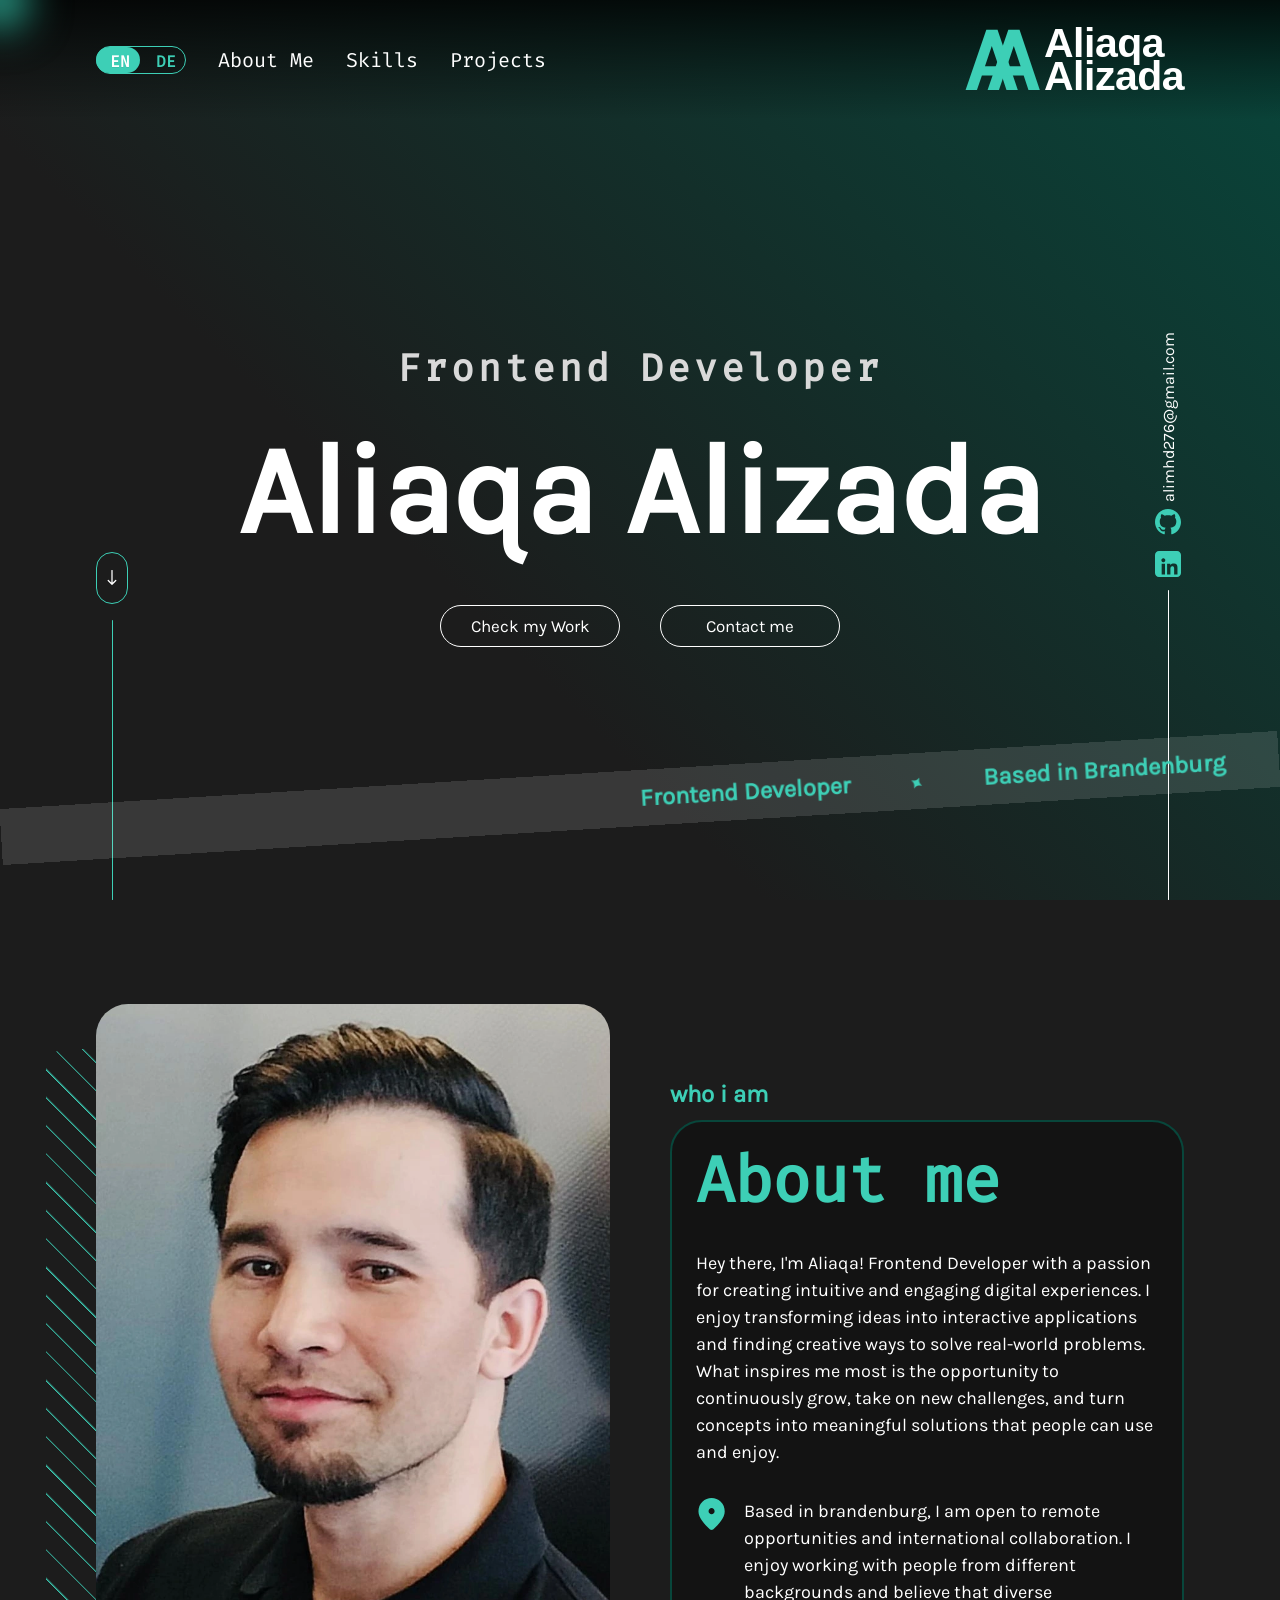
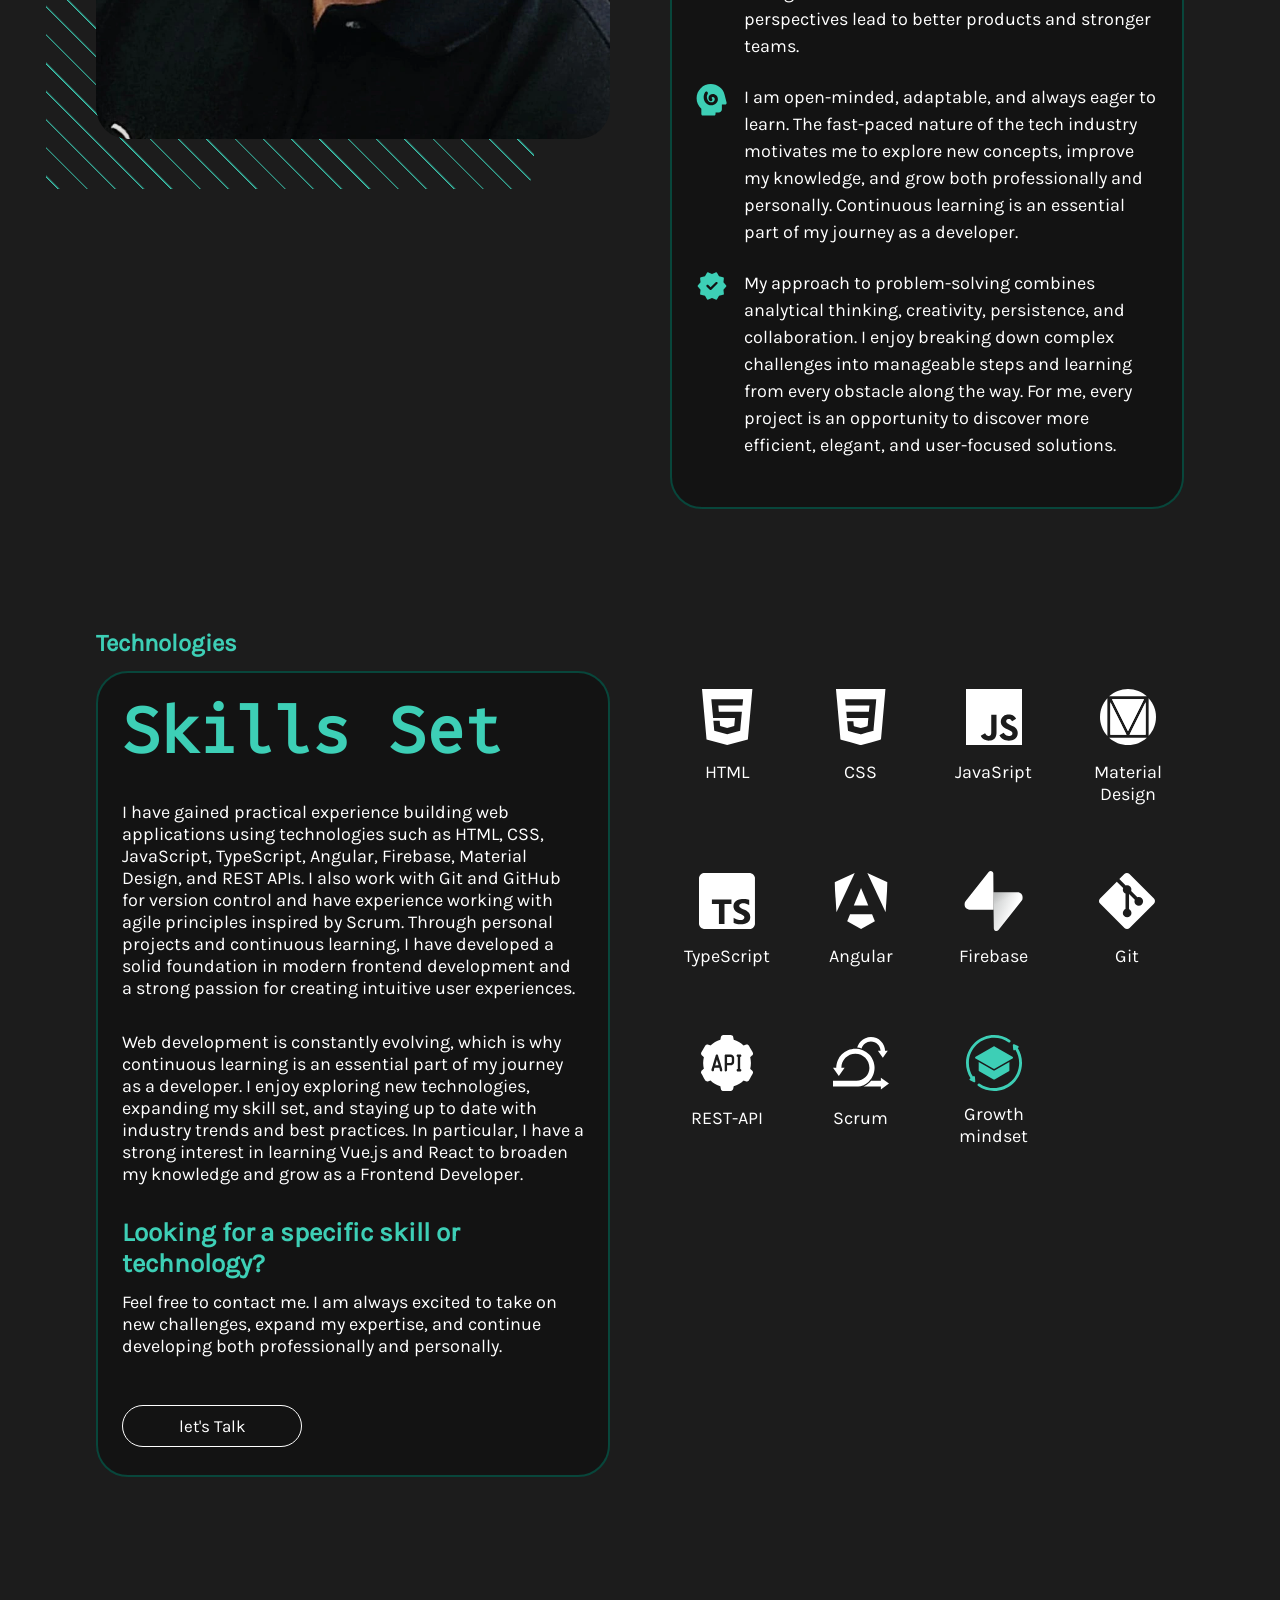
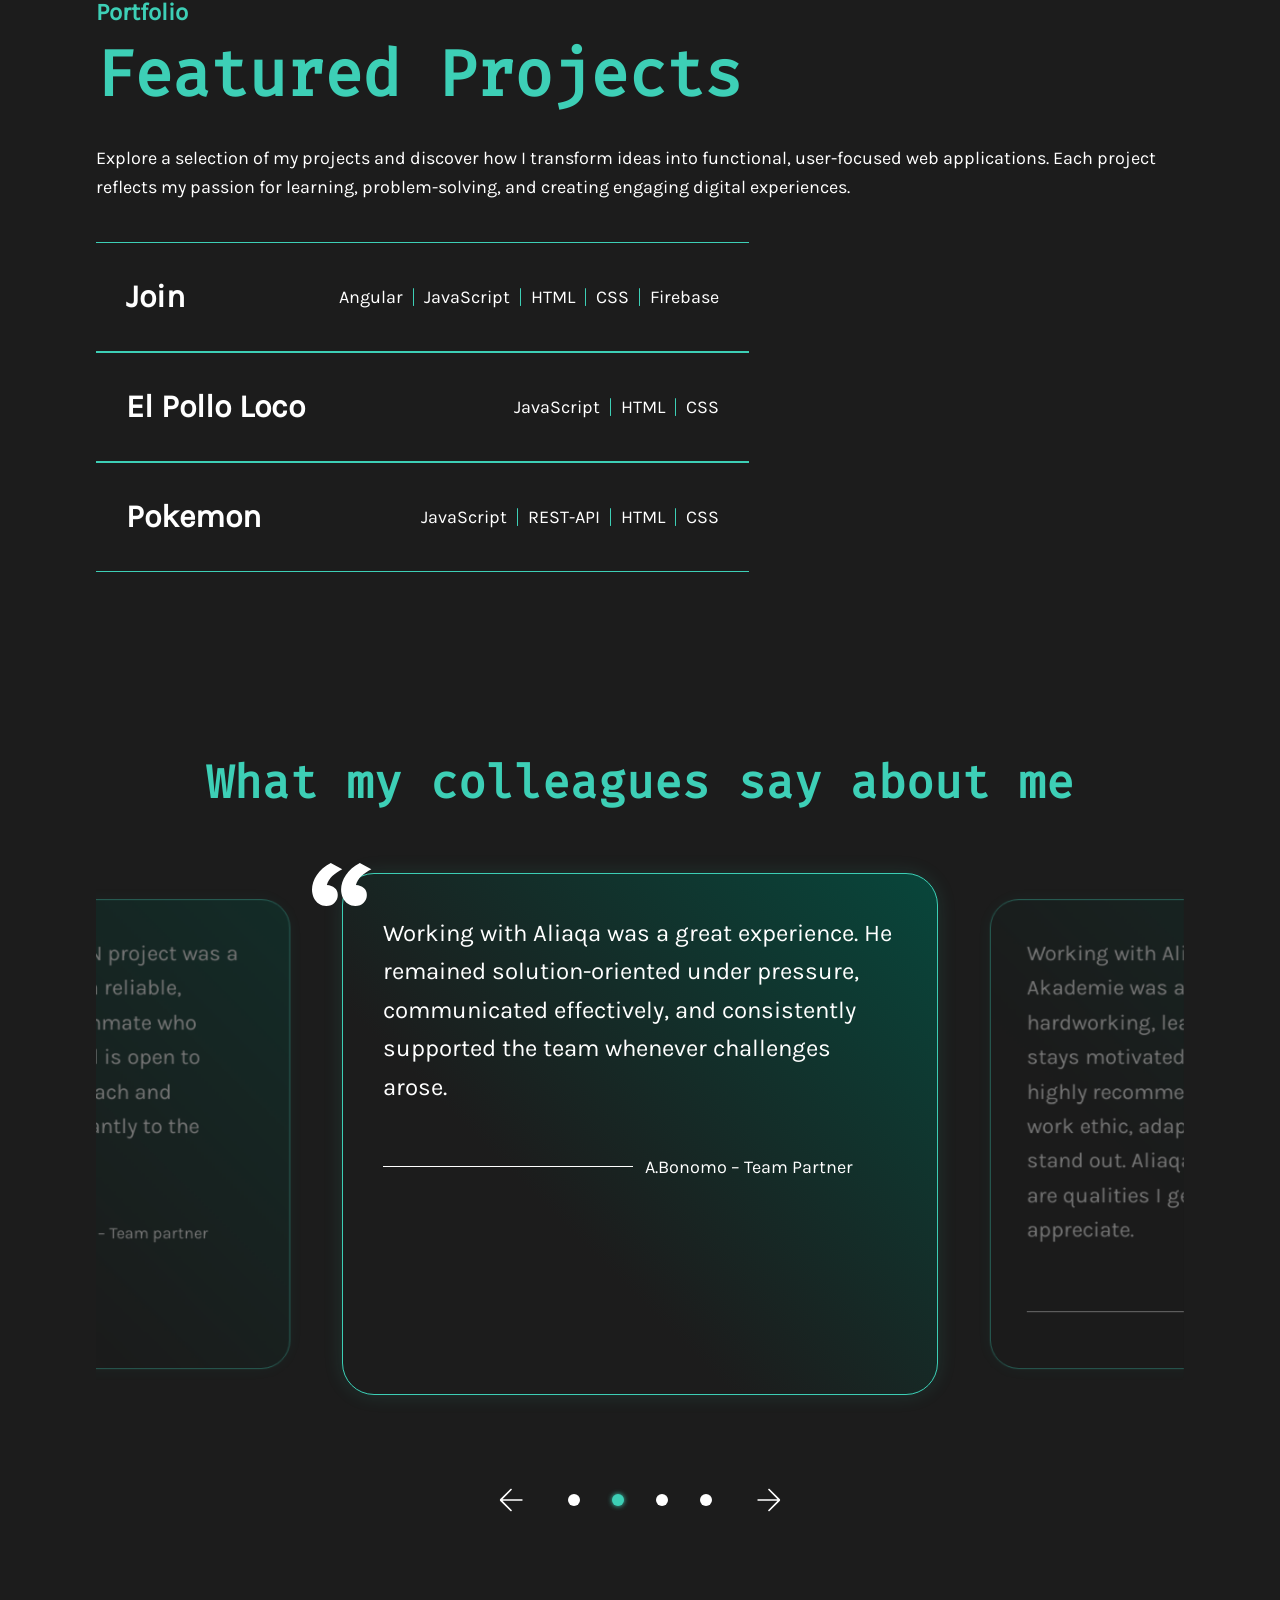
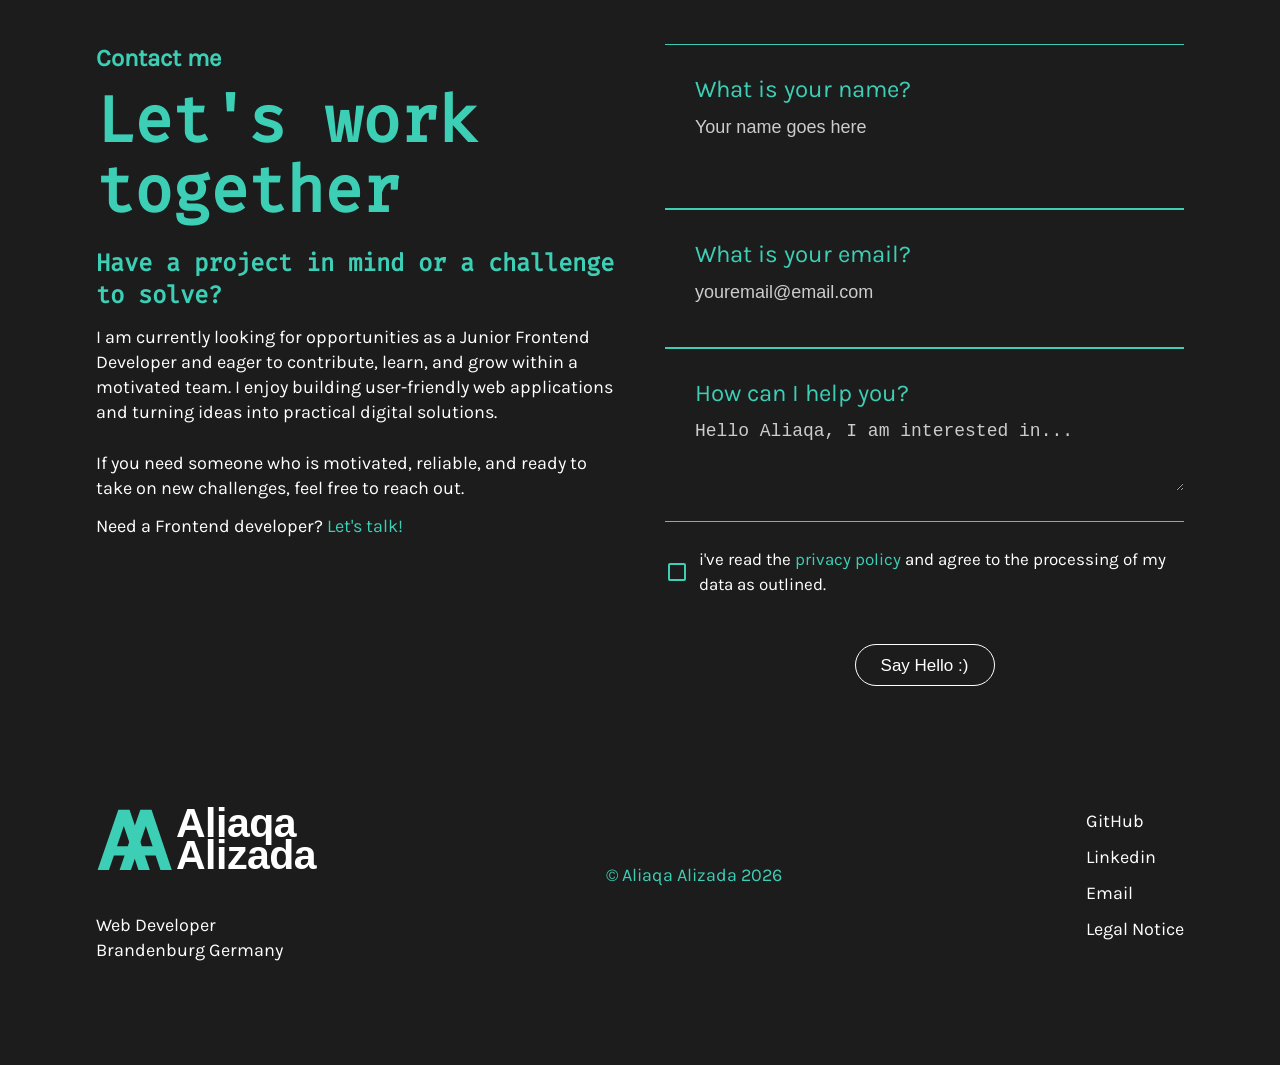
==== commit ba5b60a3: "update contact form validation and email handling and improve error handling for better user experie" ====
--- a/index.html
+++ b/index.html
@@ -13,9 +13,9 @@
     <meta name="description"
         content="Frontend Developer portfolio of Aliaqa Alizada. Projects built with HTML, CSS, JavaScript, TypeScript, Angular and Firebase.">
     <meta property="og:type" content="website">
-    <meta property="og:image" content="https://alizada-portfolio.de/assets/imgs/preview.jpg">
+    <meta property="og:image" content="https://aliaqa-alizada.de/assets/imgs/preview.jpg">
     <!--  link später anpassen-->
-    <link rel="canonical" href="https://alizada-portfolio.de/">
+    <link rel="canonical" href="https://aliaqa-alizada.de/">
 
     <link rel="icon" type="image/svg+xml" href="assets/imgs/icons/favicon-32x32.svg">
     <link rel="stylesheet" href="style.css">
@@ -303,7 +303,7 @@
                 </div>
 
                 <div class="contact-form">
-                    <form id="contactForm" class="form-content">
+                    <form id="contactForm" class="form-content" novalidate>
 
                         <div class="name">
                             <label for="username" data-i18n="form.nameLabel">What is your name?</label>
@@ -314,8 +314,8 @@
 
                         <div class="email">
                             <label for="useremail" data-i18n="form.emailLabel">What is Your email?</label>
-                            <input type="email" id="useremail" name="email" placeholder="youremail@email.com"
-                                data-i18n-placeholder="form.emailPlaceholder">
+                            <input type="text" id="useremail" name="email" placeholder="youremail@email.com"
+                                inputmode="email" autocomplete="email" data-i18n-placeholder="form.emailPlaceholder">
                             <div class="error-message" id="error-email"></div>
                         </div>
 
--- a/styles/contact.css
+++ b/styles/contact.css
@@ -257,6 +257,9 @@
   color: #b33;
   background: transparent;
   font-size: 17px;
+  display: block;
+  min-height: 1.3em;
+  margin-top: 8px;
 }
 
 .email-error-message {
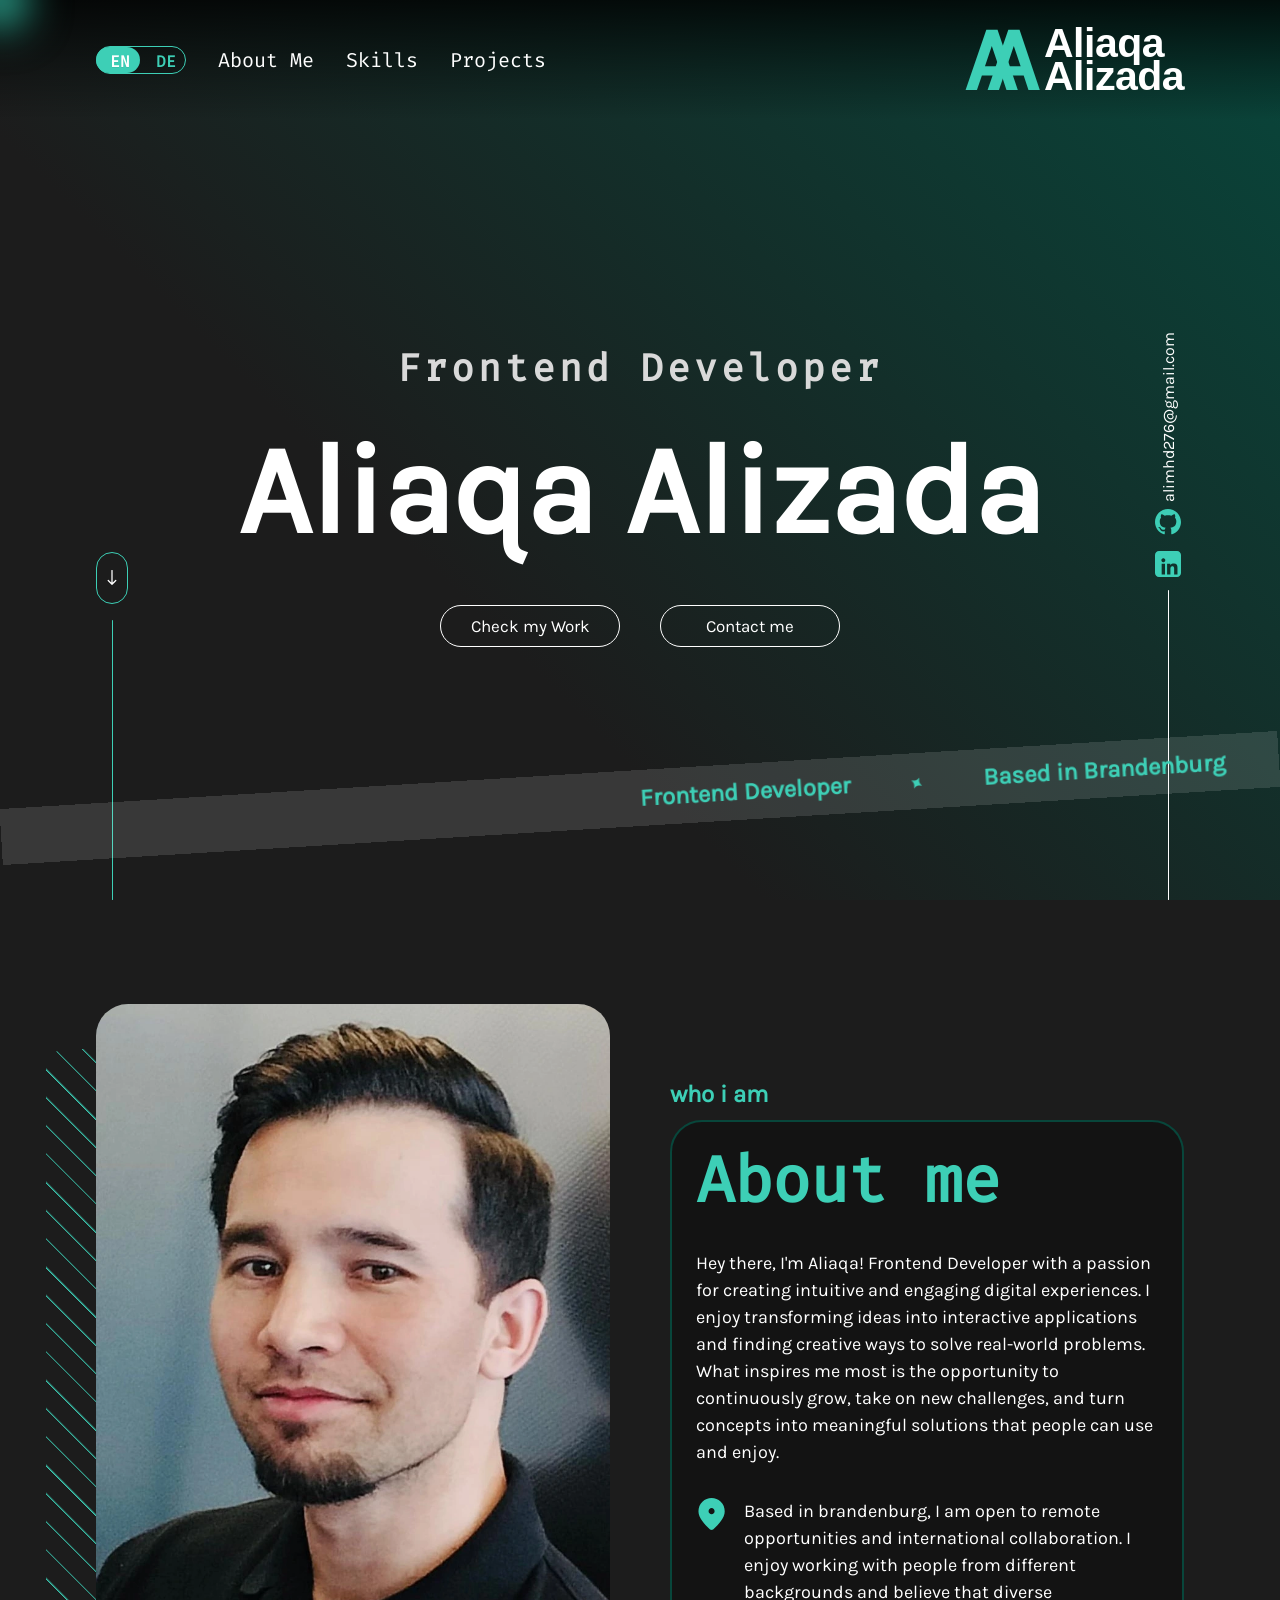
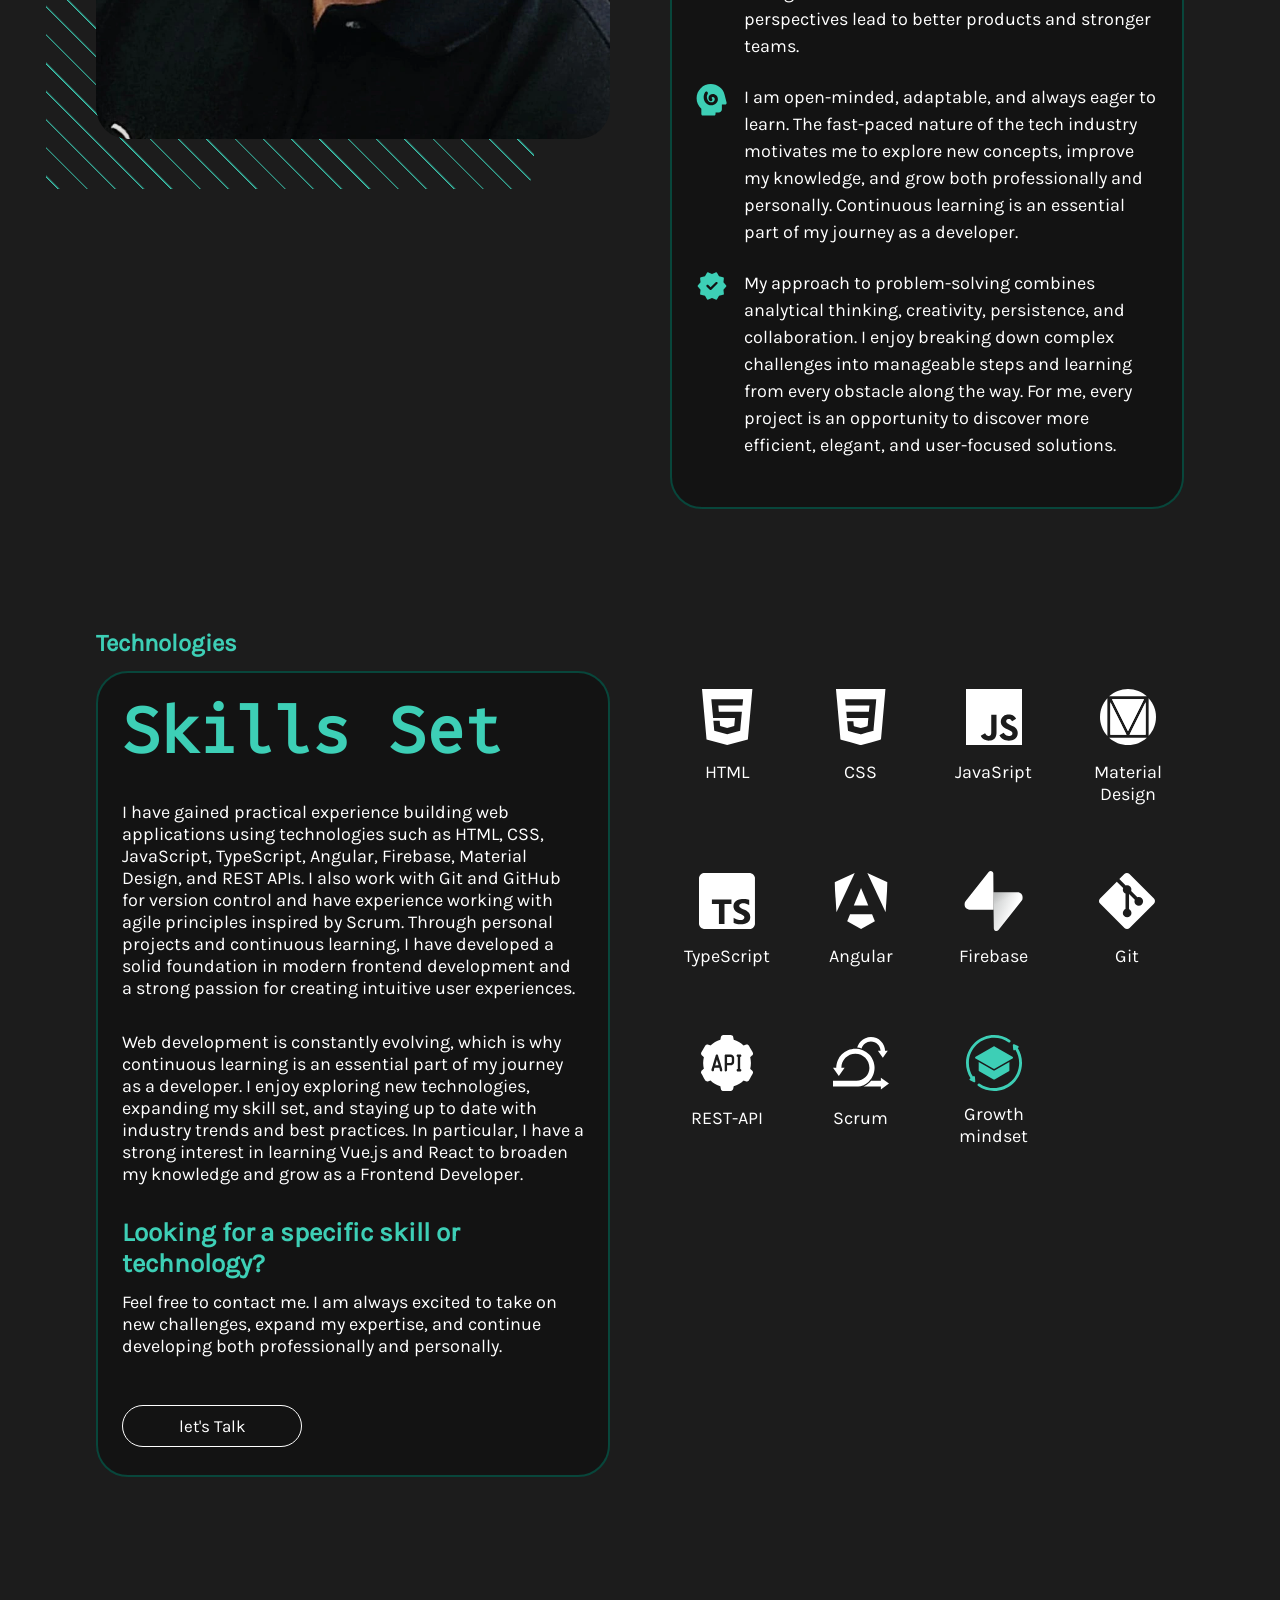
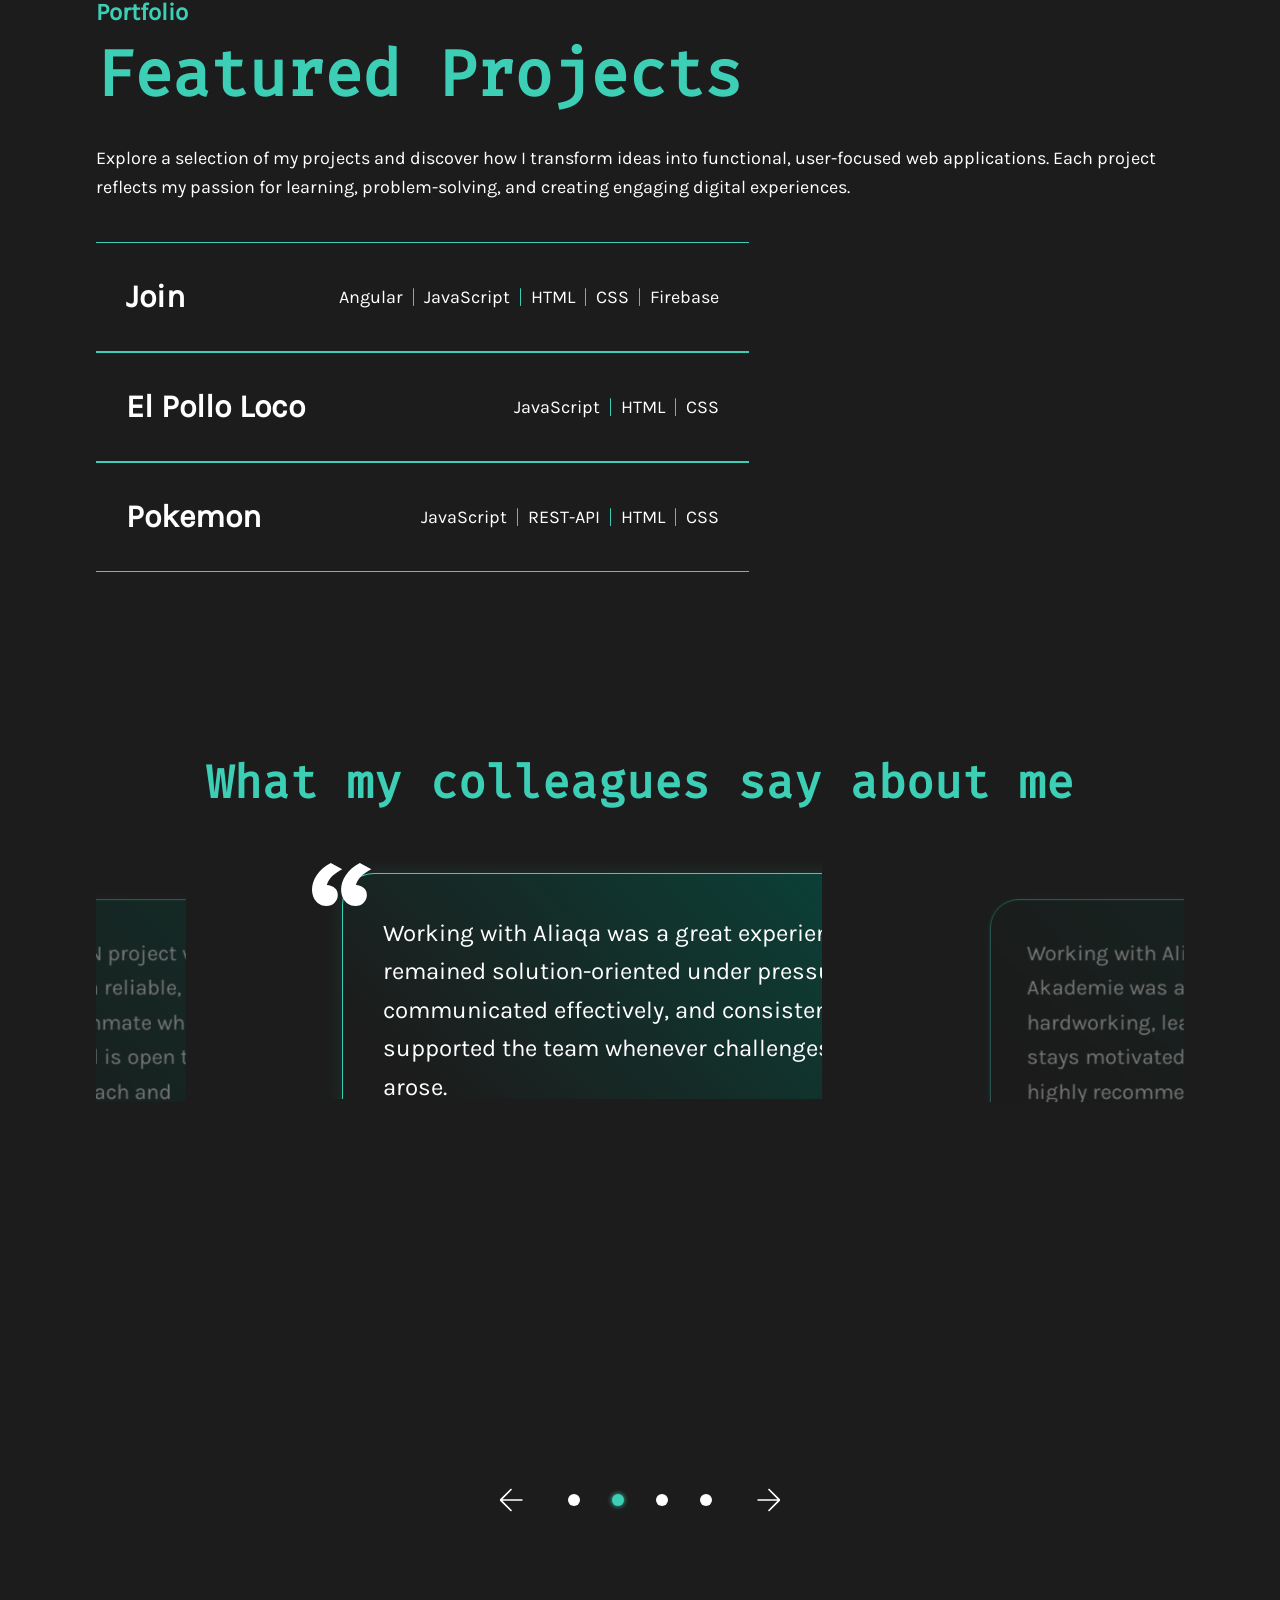
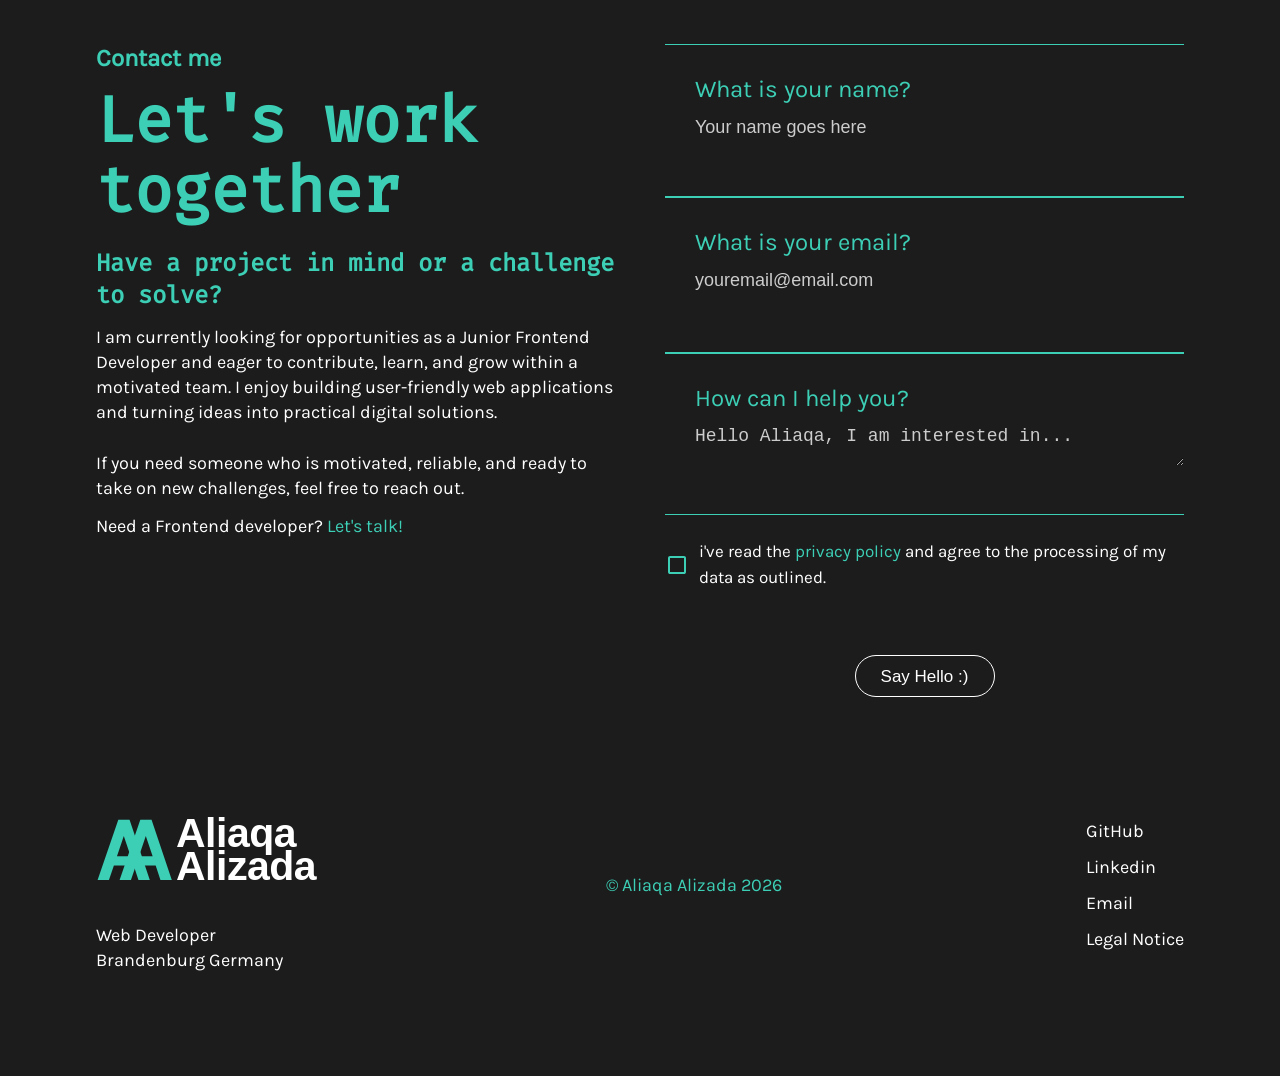
==== commit 18b6935f: "update Form validation logic and error handling, add hover effect for testimonial references, and ad" ====
--- a/index.html
+++ b/index.html
@@ -165,7 +165,6 @@
     </header>
 
     <main>
-
         <div id="aboutme-container"></div>
 
         <div id="technologies-container"></div>
@@ -381,9 +380,7 @@
                     </a>
                     <p class="banner" data-i18n="footer.banner">Web Developer<br>Brandenburg Germany</p>
                 </div>
-
                 <p class="cpoy-right">&copy; Aliaqa Alizada 2026</p>
-
                 <div class="links">
                     <a href="https://github.com/Ali-Alizada" target="_blank" rel="noopener">GitHub</a>
                     <a href="https://www.linkedin.com/feed/" target="_blank" rel="nofollow">Linkedin</a>
@@ -396,7 +393,5 @@
     </footer>
     <!-- Dialog Container -->
     <div id="dialogs"></div>
-
 </body>
-
 </html>
--- a/styles/testimonial-slider.css
+++ b/styles/testimonial-slider.css
@@ -110,6 +110,26 @@
   font-size: 20px;
 }
 
+.testimonial-footer .refrence-name {
+  position: relative;
+  display: inline-block;
+  text-decoration: none;
+}
+
+.testimonial-footer .refrence-name::after {
+  content: "";
+  position: absolute;
+  bottom: -8px;
+  left: 0;
+  width: 0;
+  height: 2px;
+  background: #3dcfb6;
+  transition: width 0.4s ease;
+}
+
+.testimonial-footer .refrence-name:hover::after {
+  width: 100%;
+}
 .slider-btn-left,
 .slider-btn-right {
   display: flex;
@@ -133,12 +153,14 @@
 
 .slider-btn-right:hover img {
   transform: translateX(5px) scale(1.1);
-  filter: brightness(0) saturate(100%) invert(73%) sepia(29%) saturate(614%) hue-rotate(118deg) brightness(140%) contrast(100%);
+  filter: brightness(0) saturate(100%) invert(73%) sepia(29%) saturate(614%)
+    hue-rotate(118deg) brightness(140%) contrast(100%);
 }
 
 .slider-btn-left:hover img {
   transform: translateX(-5px) scale(1.1);
-  filter: brightness(0) saturate(100%) invert(73%) sepia(29%) saturate(614%) hue-rotate(118deg) brightness(140%) contrast(100%);
+  filter: brightness(0) saturate(100%) invert(73%) sepia(29%) saturate(614%)
+    hue-rotate(118deg) brightness(140%) contrast(100%);
 }
 
 .slider-dots {
@@ -416,4 +438,4 @@
     left: 0px;
     top: -12px;
   }
-}+}
--- a/styles/contact.css
+++ b/styles/contact.css
@@ -76,7 +76,7 @@
   background: none;
   border: none;
   outline: none;
-  padding-bottom: 40px;
+  padding-bottom: 10px;
 }
 
 #useremail {
@@ -90,7 +90,6 @@
   background: none;
   border: none;
   outline: none;
-  padding-bottom: 30px;
   overflow-y: hidden;
   /* resize: none; */
 }
@@ -258,8 +257,9 @@
   background: transparent;
   font-size: 17px;
   display: block;
-  min-height: 1.3em;
-  margin-top: 8px;
+  min-height: 2.5em;
+  margin-top: 5px;
+  padding-bottom: 20px;
 }
 
 .email-error-message {
@@ -271,6 +271,7 @@
 
 .privacy-policy .error-message {
   padding-top: 16px;
+  margin: 0 0 24px 0;
 }
 
 .overlay {
@@ -303,7 +304,7 @@
 
 @media (max-width: 1240px) {
   .privacy-policy .error-message {
-    margin: 12px 0;
+    margin: 0 0 12px 0;
   }
 }
 
@@ -358,15 +359,24 @@
     font-size: 16px;
   }
 
+  .form-content .error-message {
+    font-size: 16px;
+  }
+
   .privacy-policy div {
     padding-top: 76px;
     hyphens: auto;
     overflow-wrap: break-word;
   }
-}
-
-@media (max-width: 350px) {
+
+  .privacy-policy p {
+    font-size: 16px;
+  }
+}
+
+@media (max-width: 370px) {
   .privacy-policy .error-message {
-    margin: 40px 0 24px 0;
-  }
-}+    margin: 14px 0 40px 0;
+    word-break: break-all;
+  }
+}
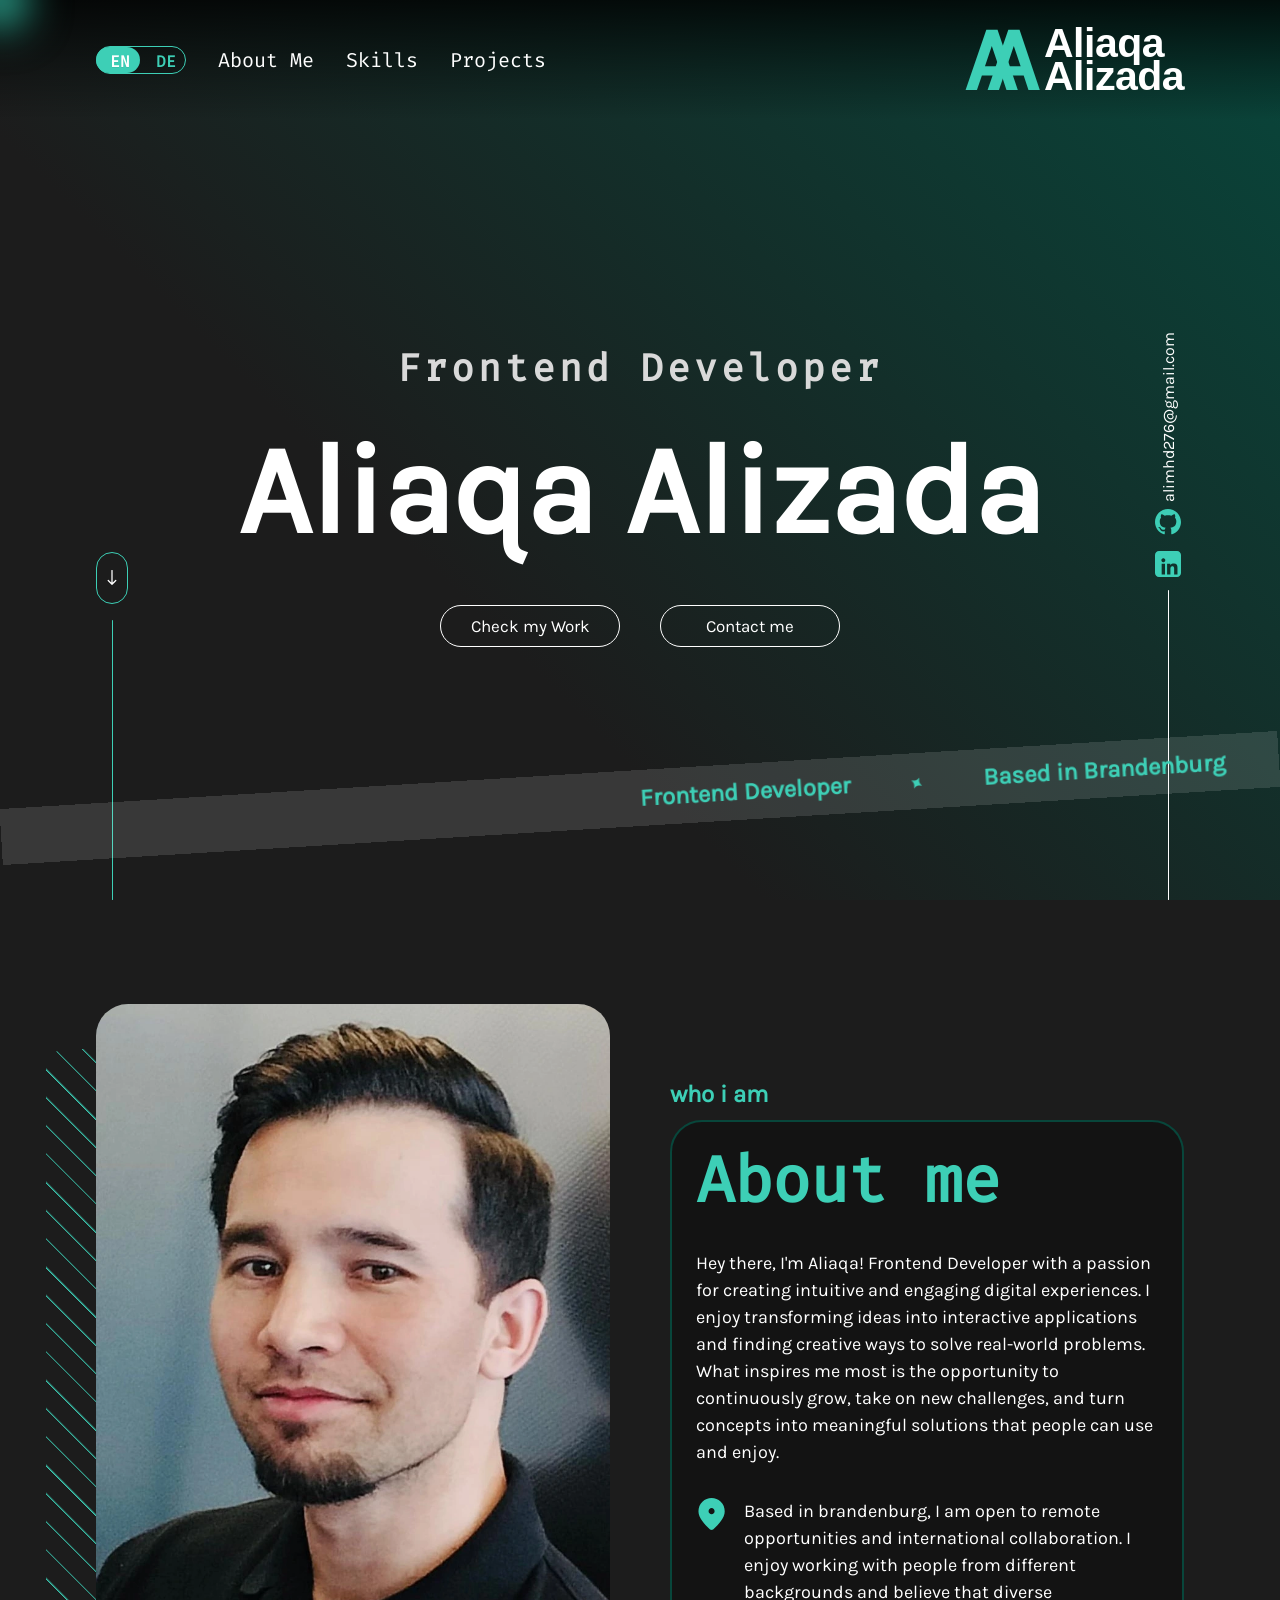
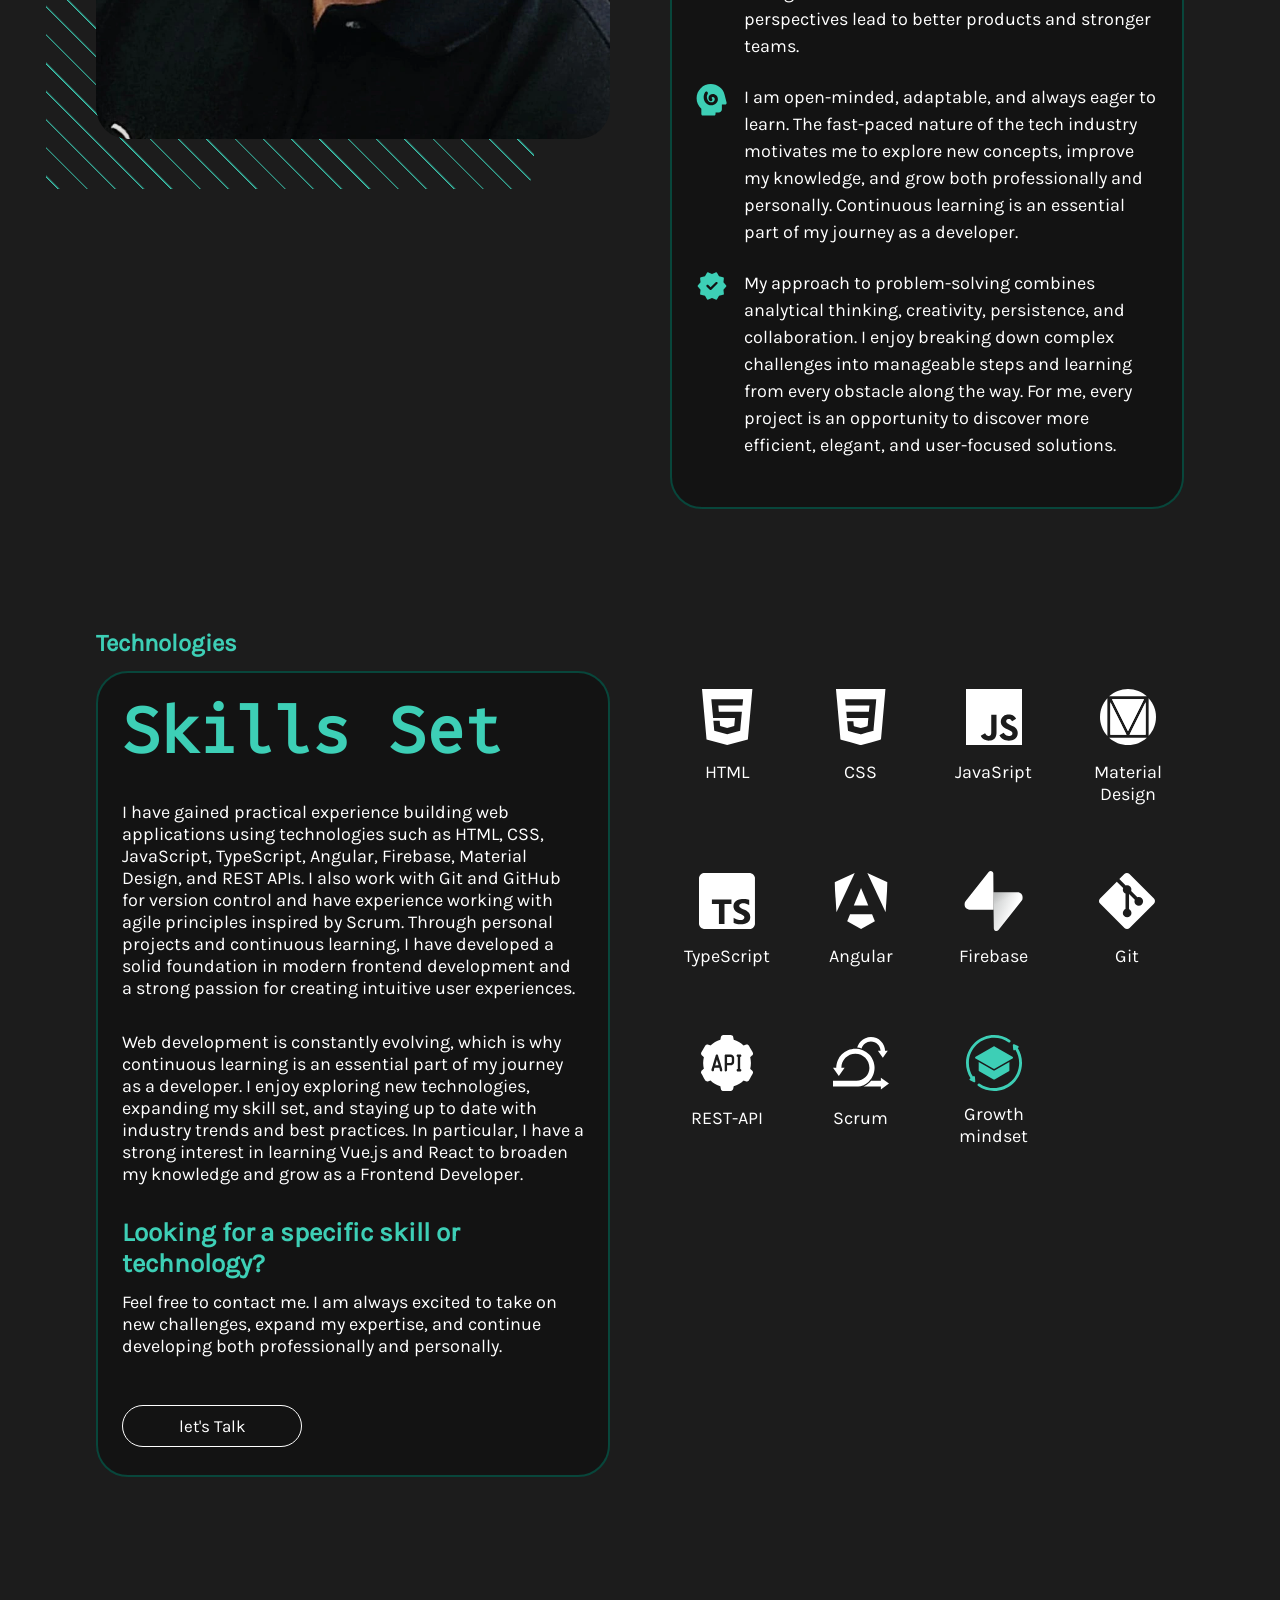
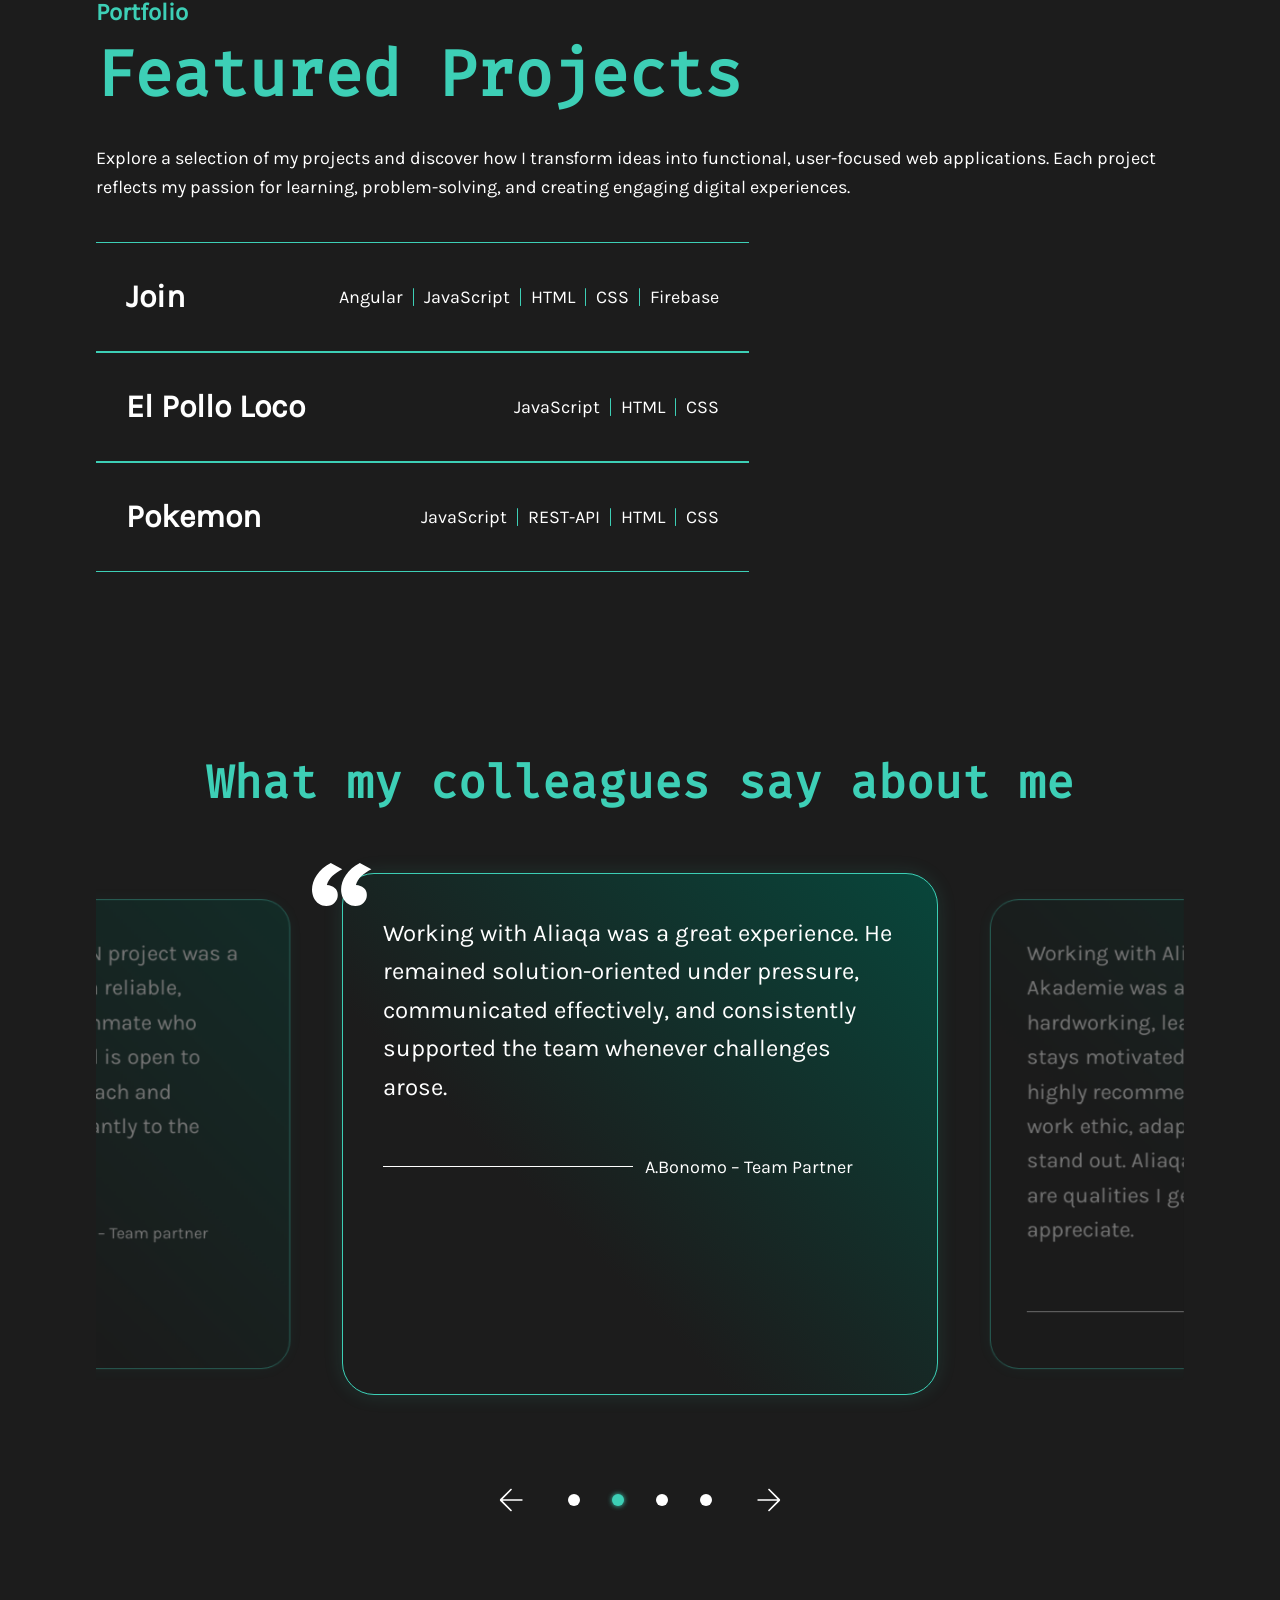
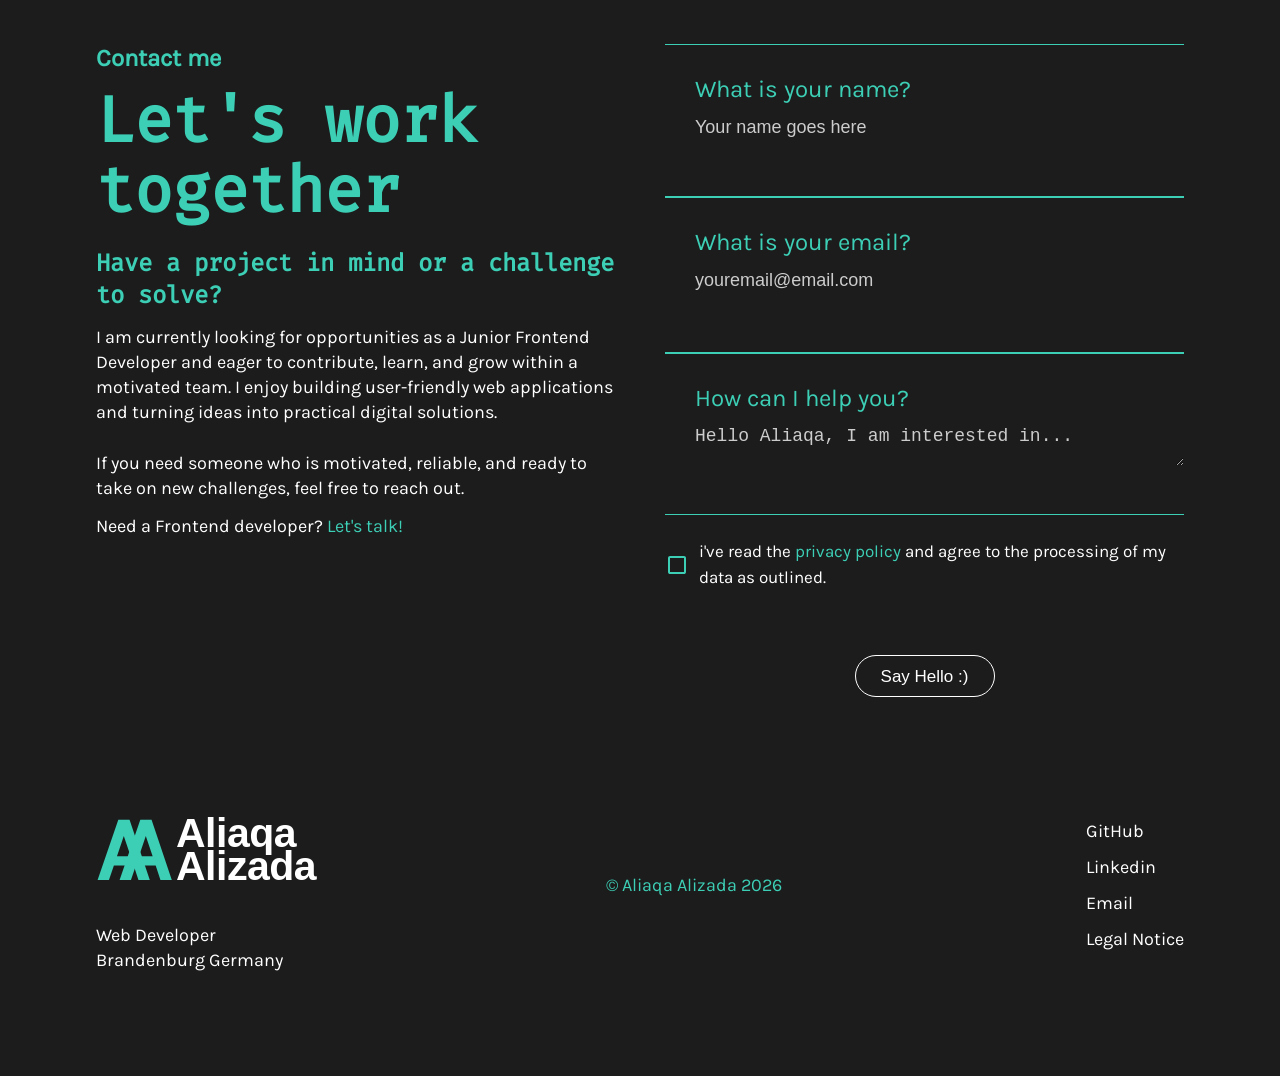
==== commit 2a6b6230: "refector: split script.js into core and UI modules, and remove unused code" ====
--- a/index.html
+++ b/index.html
@@ -14,7 +14,6 @@
         content="Frontend Developer portfolio of Aliaqa Alizada. Projects built with HTML, CSS, JavaScript, TypeScript, Angular and Firebase.">
     <meta property="og:type" content="website">
     <meta property="og:image" content="https://aliaqa-alizada.de/assets/imgs/preview.jpg">
-    <!--  link später anpassen-->
     <link rel="canonical" href="https://aliaqa-alizada.de/">
 
     <link rel="icon" type="image/svg+xml" href="assets/imgs/icons/favicon-32x32.svg">
@@ -32,7 +31,8 @@
     <script src="script/projects-dialog.js" defer></script>
     <script src="script/testimonial-section.js" defer></script>
 
-    <script src="script.js" defer></script>
+    <script src="script-core.js" defer></script>
+    <script src="script-ui.js" defer></script>
 
 </head>
 
--- a/style.css
+++ b/style.css
@@ -22,7 +22,7 @@
   width: 100%;
   min-height: 100vh;
   background-color: #1c1c1c;
-  font-family: 'karla', sans-serif, Verdana, Geneva, Tahoma;
+  font-family: 'karla', sans-serif, Verdana;
   overflow-x: hidden;
 }
 
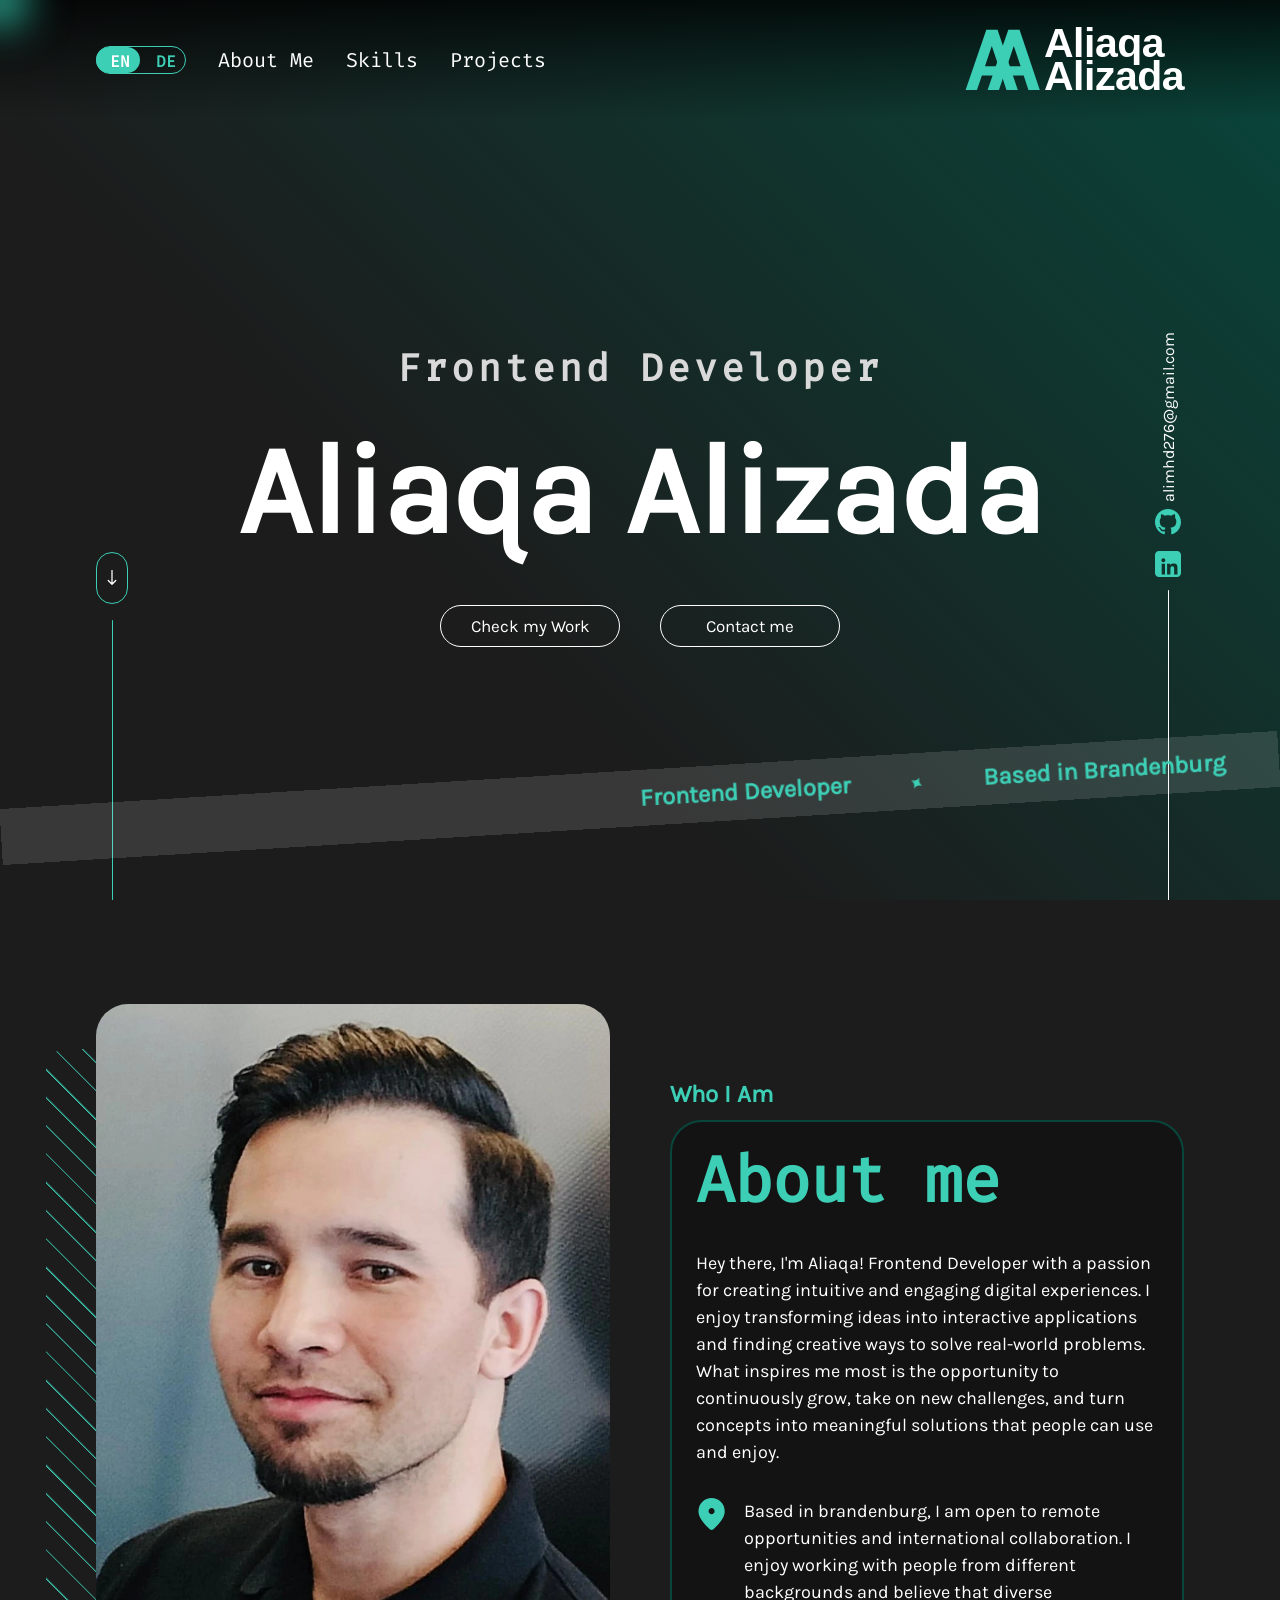
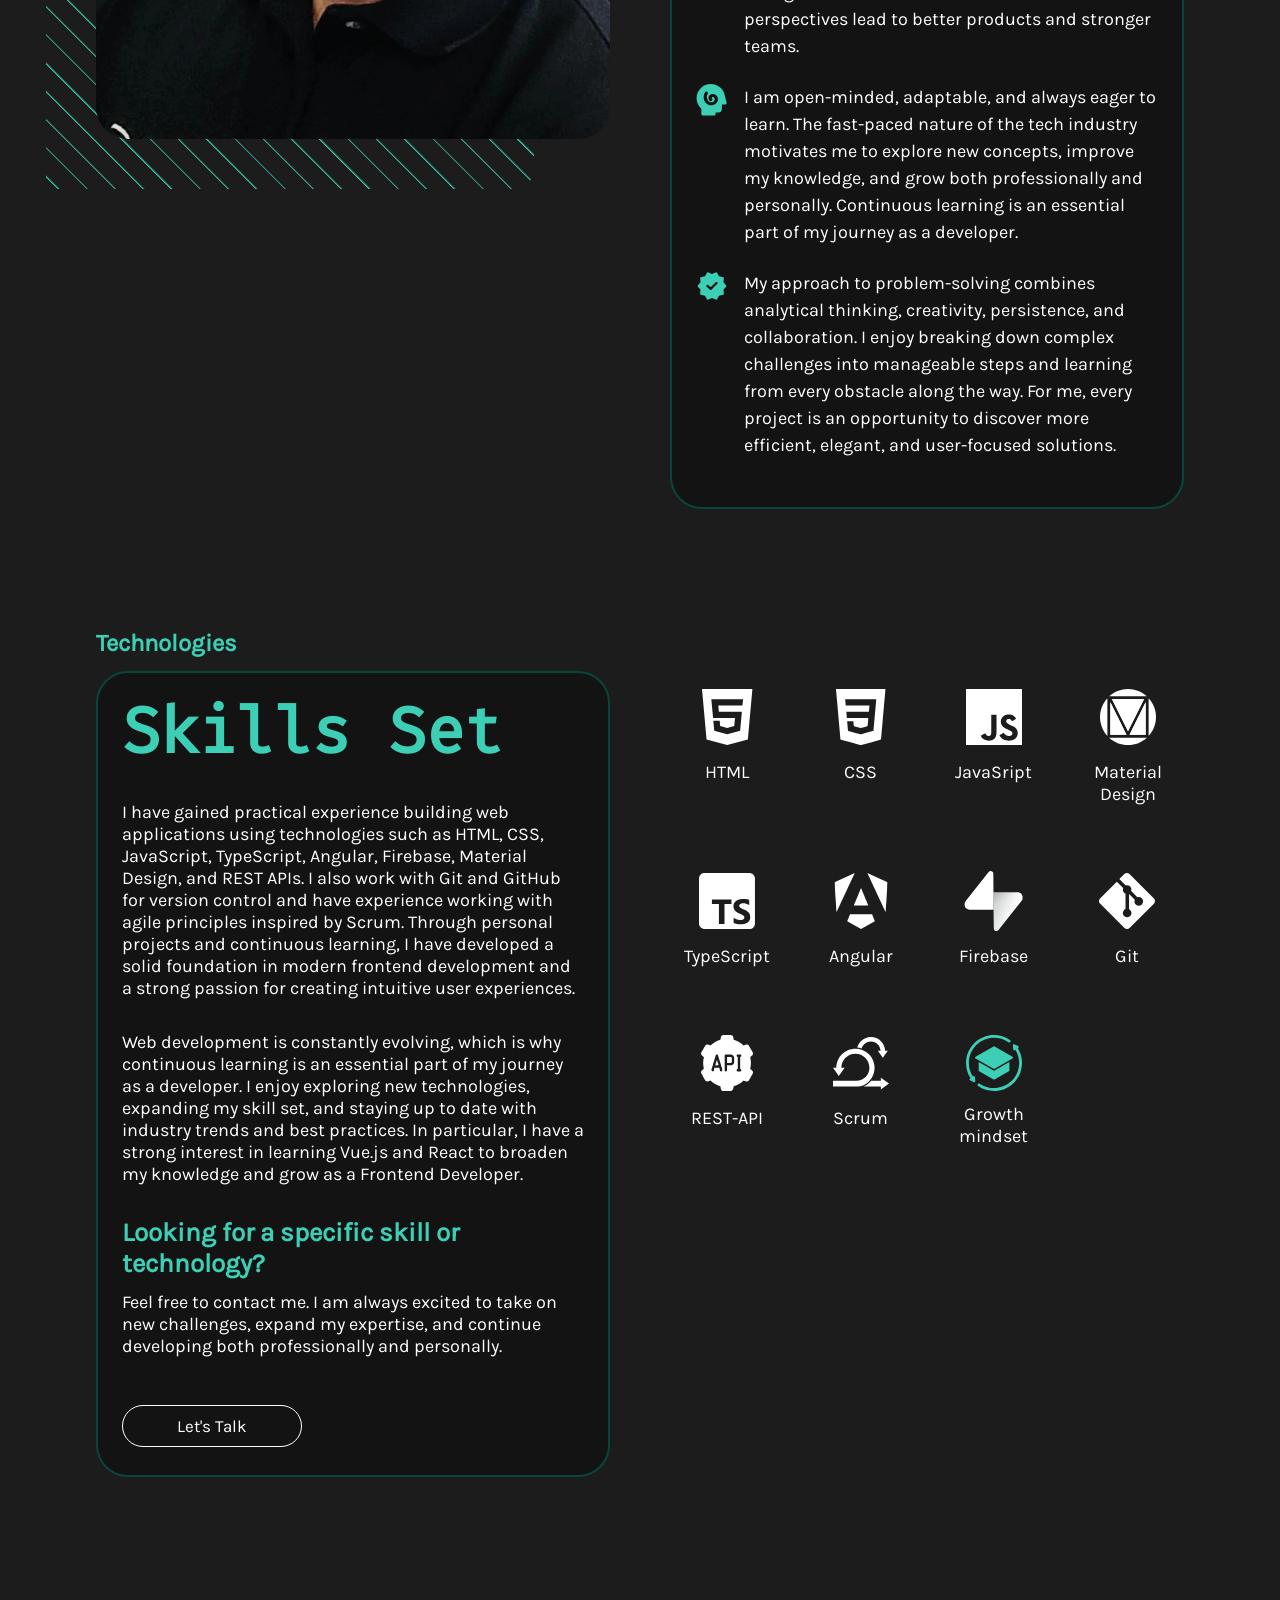
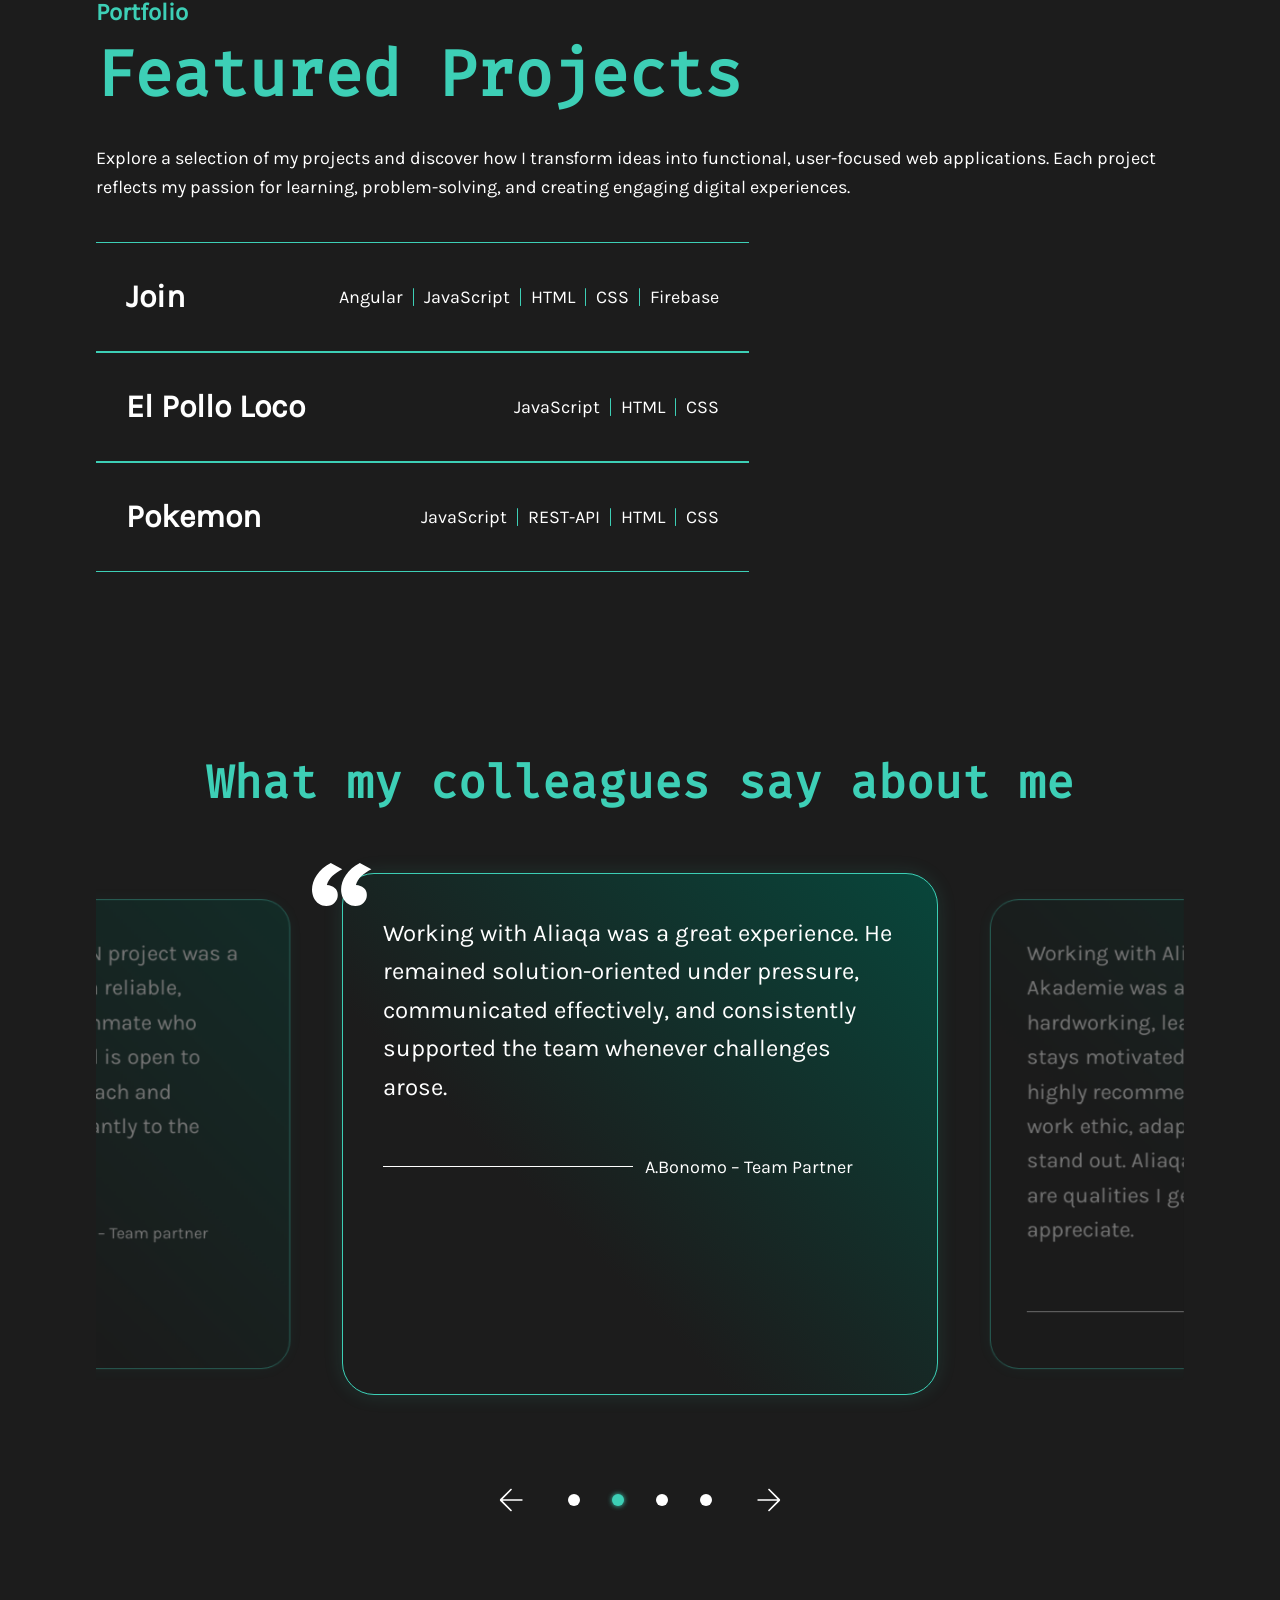
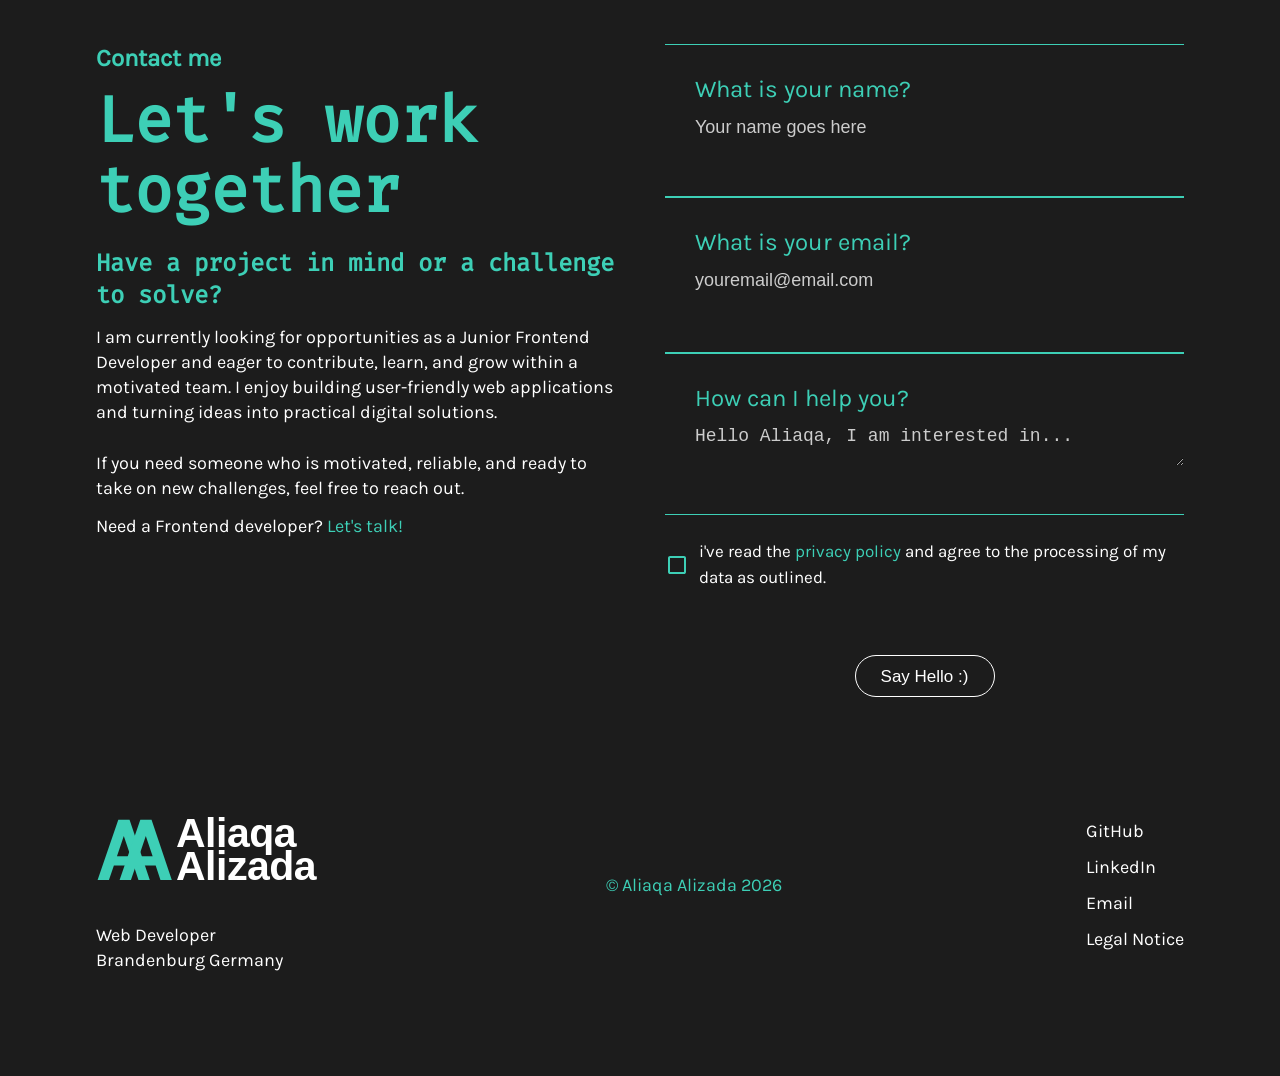
==== commit 960e65b2: "update navigation links to match new section IDs and correct LinkedIn spelling and capitalization in" ====
--- a/index.html
+++ b/index.html
@@ -42,7 +42,7 @@
     <header id="header" class="site-header">
         <div class="navbar-bg">
             <div class="container">
-                <div class="header-top">
+                <div id="header-nav" class="header-top">
 
                     <div class="header-content hidden">
                         <!-- Sprachumschalter -->
@@ -56,8 +56,8 @@
                         <!-- Navigation -->
                         <nav class="main-nav" aria-label="main-nav">
                             <ul>
-                                <li><a href="#aboutme" data-i18n="nav.about">About Me</a></li>
-                                <li><a href="#skills" data-i18n="nav.skills">Skills</a></li>
+                                <li><a href="#aboutme-container" data-i18n="nav.about">About Me</a></li>
+                                <li><a href="#technologies-container" data-i18n="nav.skills">Skills</a></li>
                                 <li><a href="#project" data-i18n="nav.projects">Projects</a></li>
                             </ul>
                         </nav>
@@ -383,7 +383,7 @@
                 <p class="cpoy-right">&copy; Aliaqa Alizada 2026</p>
                 <div class="links">
                     <a href="https://github.com/Ali-Alizada" target="_blank" rel="noopener">GitHub</a>
-                    <a href="https://www.linkedin.com/feed/" target="_blank" rel="nofollow">Linkedin</a>
+                    <a href="https://www.linkedin.com/feed/" target="_blank" rel="nofollow">LinkedIn</a>
                     <a href="mailto:alimhd276@gmail.com">Email</a>
                     <a href="html/legal-notice.html" data-i18n="legal.title">Legal Notice</a>
                 </div>
--- a/styles/header-hero.css
+++ b/styles/header-hero.css
@@ -191,7 +191,6 @@
 .logo-container {
     display: flex;
     gap: 6px;
-    cursor: pointer;
     text-decoration: none;
     position: relative;
     font-family: "karla";
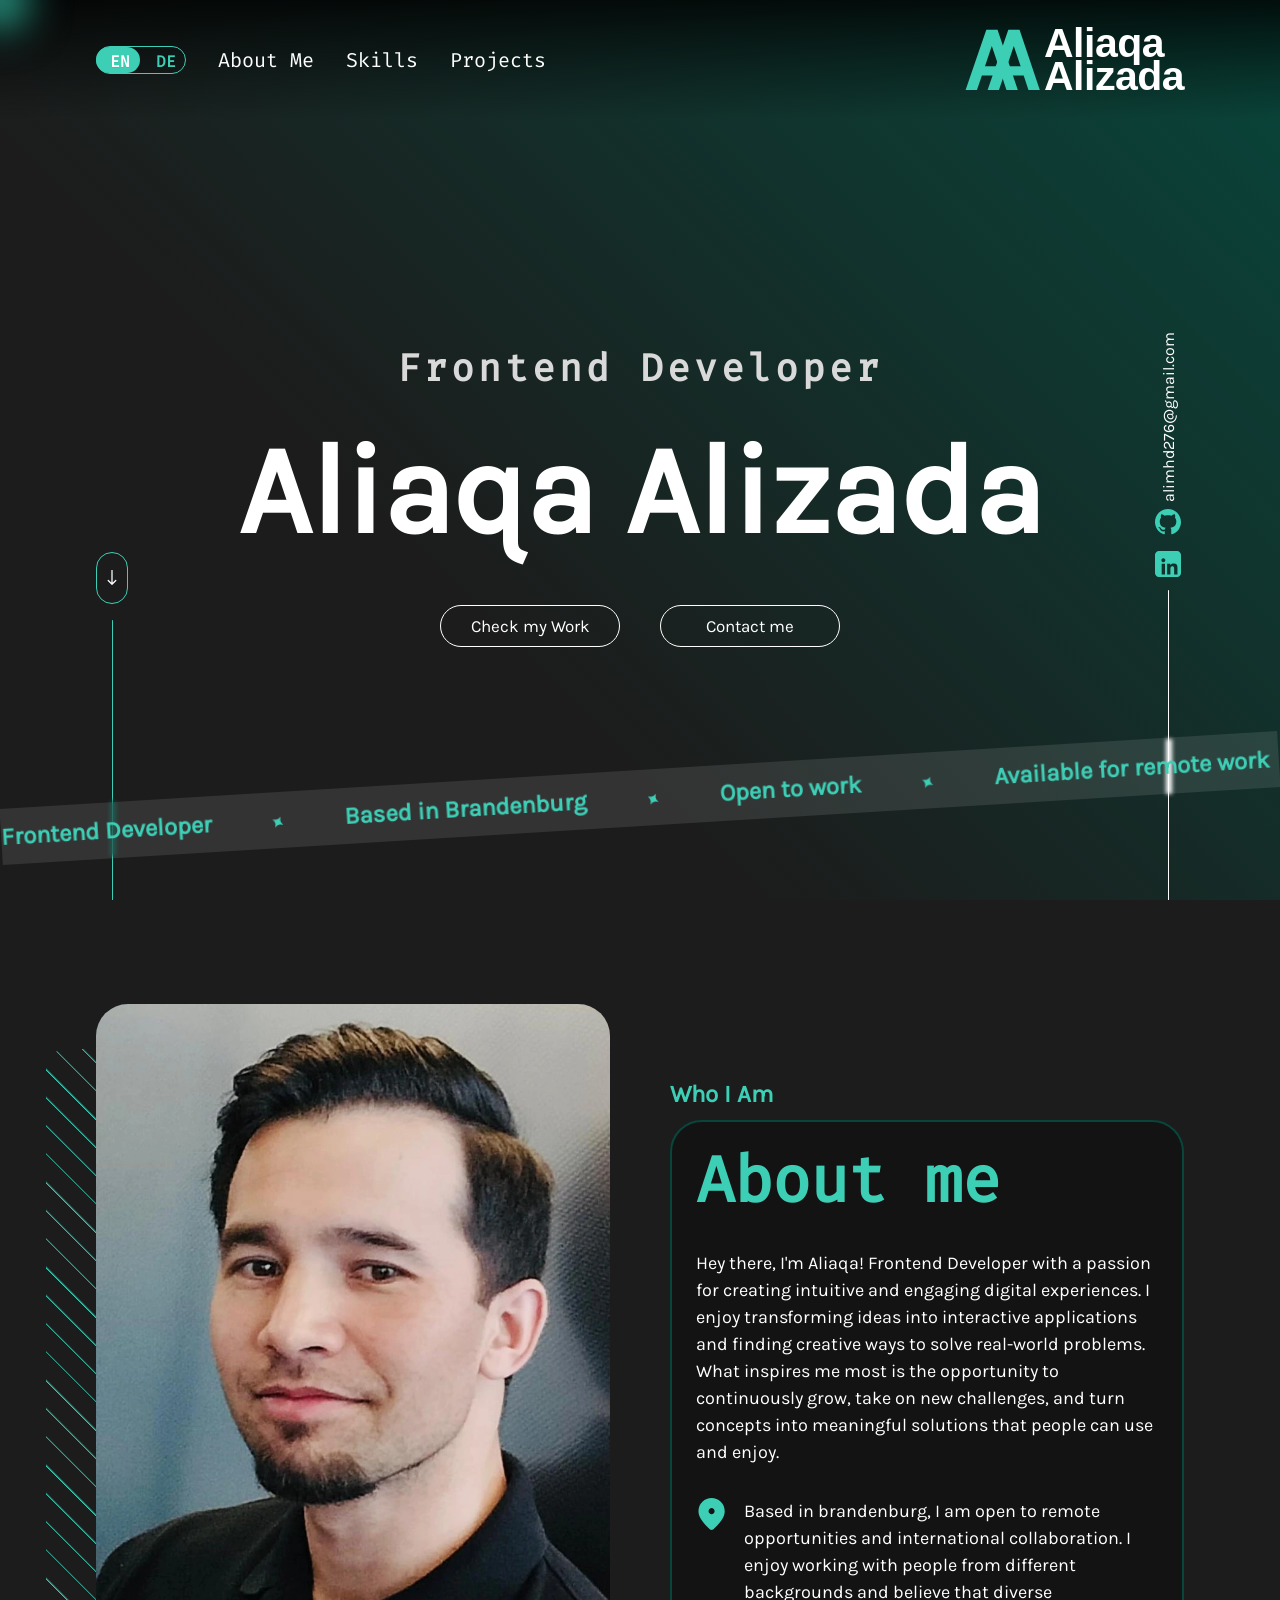
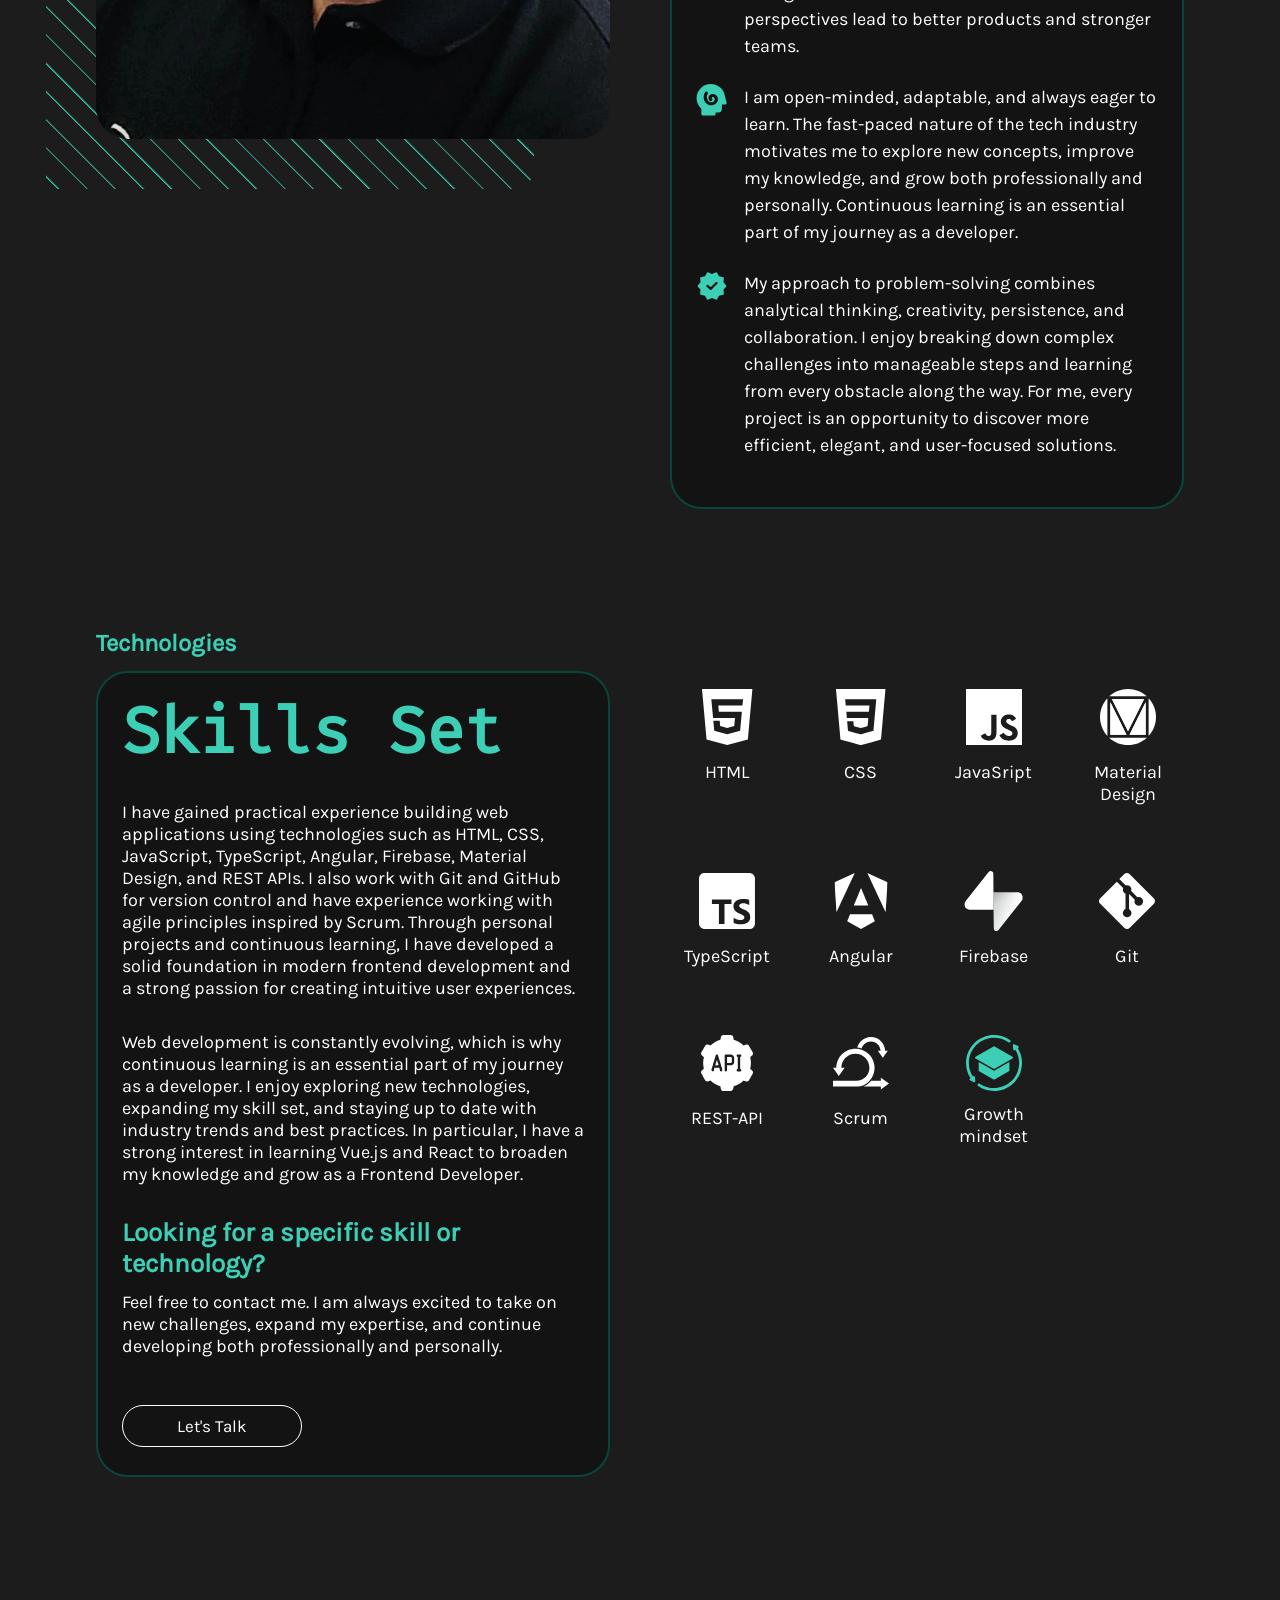
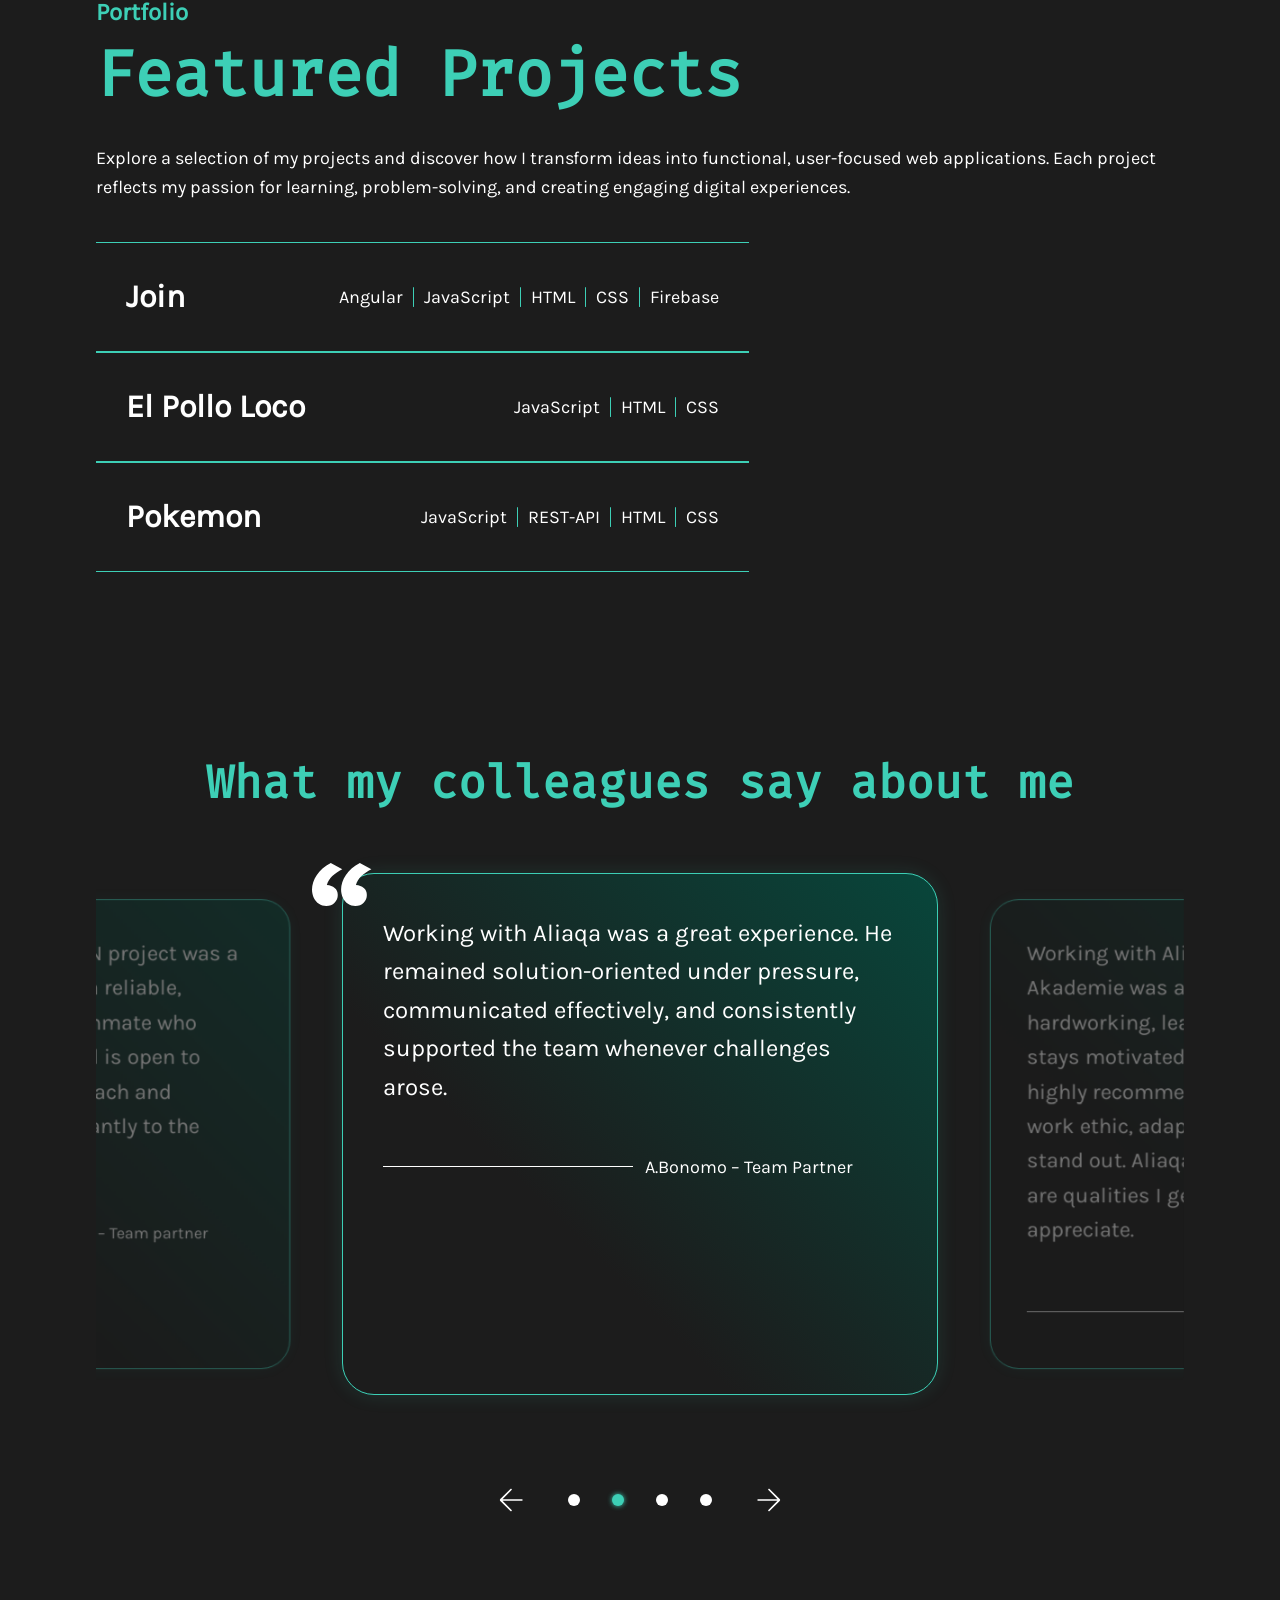
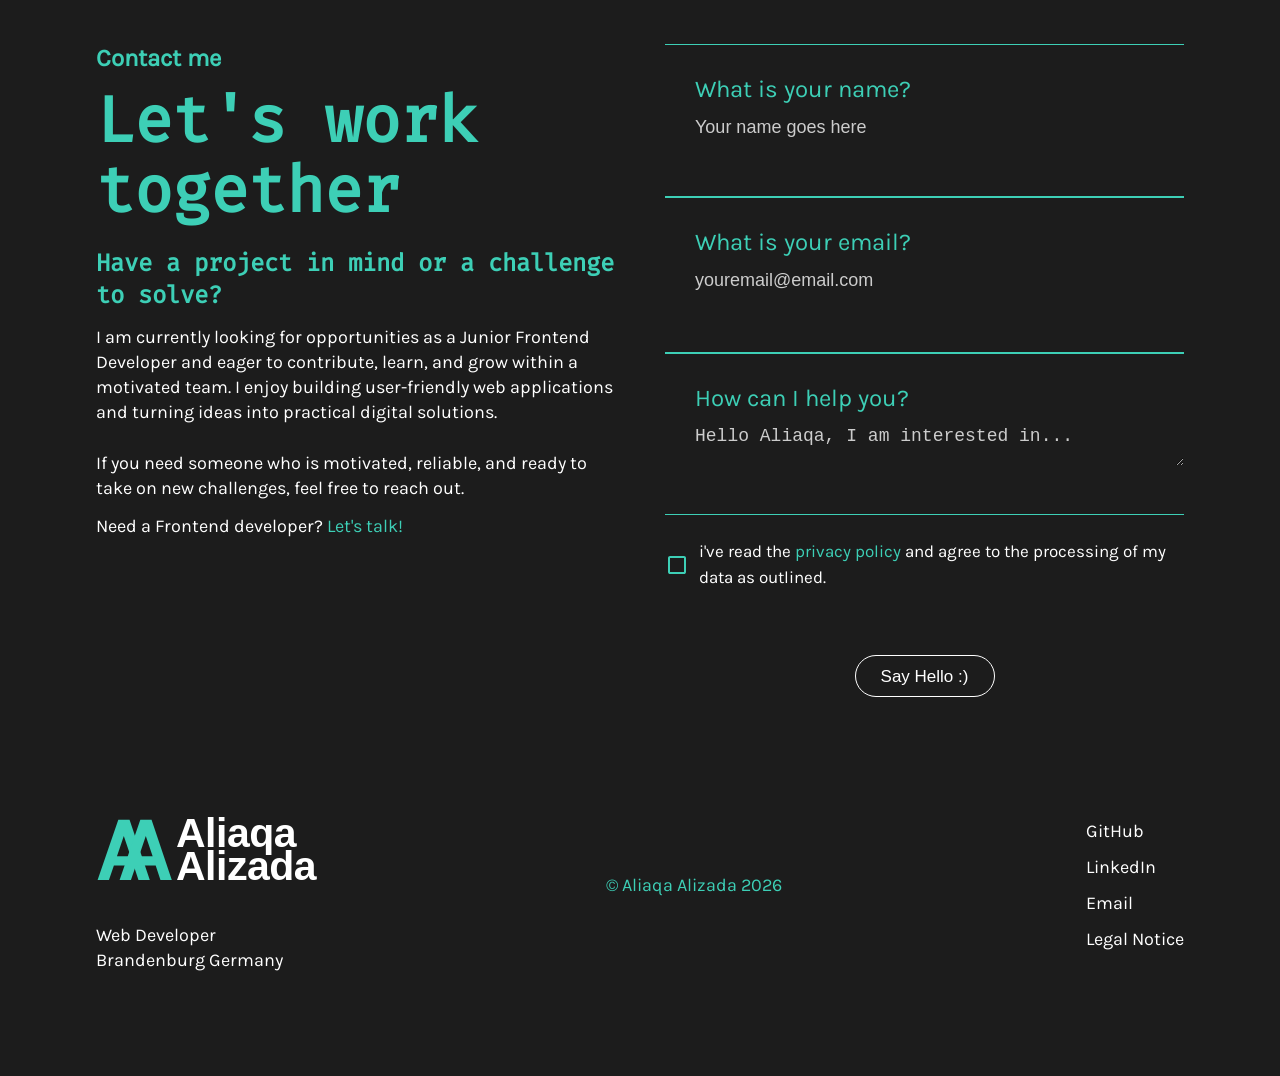
==== commit d618cec7: "update dialog styles, add hosting provider info, fix email validation, and correct social media name" ====
--- a/index.html
+++ b/index.html
@@ -155,6 +155,22 @@
                         <span class="star">✦</span>
                         <span data-i18n="banner.remote">Available for remote work</span>
                         <span class="star">✦</span>
+                        <span data-i18n="banner.role">Frontend Developer</span>
+                        <span class="star">✦</span>
+                        <span data-i18n="banner.location">Based in Brandenburg</span>
+                        <span class="star">✦</span>
+                        <span data-i18n="banner.open">Open to work</span>
+                        <span class="star">✦</span>
+                        <span data-i18n="banner.remote">Available for remote work</span>
+                        <span class="star">✦</span>
+                        <span data-i18n="banner.role">Frontend Developer</span>
+                        <span class="star">✦</span>
+                        <span data-i18n="banner.location">Based in Brandenburg</span>
+                        <span class="star">✦</span>
+                        <span data-i18n="banner.open">Open to work</span>
+                        <span class="star">✦</span>
+                        <span data-i18n="banner.remote">Available for remote work</span>
+                        <span class="star">✦</span>
                     </div>
                 </div>
 
@@ -190,13 +206,13 @@
 
                         <div class="contect-left">
                             <p>Angular</p>
-                            <div class="vertical-line"></div>
+                            <div class="project-vertical-line"></div>
                             <p>JavaScript</p>
-                            <div class="vertical-line"></div>
+                            <div class="project-vertical-line"></div>
                             <p>HTML</p>
-                            <div class="vertical-line"></div>
+                            <div class="project-vertical-line"></div>
                             <p>CSS</p>
-                            <div class="vertical-line"></div>
+                            <div class="project-vertical-line"></div>
                             <p>Firebase</p>
                         </div>
                     </div>
@@ -221,9 +237,9 @@
 
                         <div class="contect-left">
                             <p>JavaScript</p>
-                            <div class="vertical-line"></div>
+                            <div class="project-vertical-line"></div>
                             <p>HTML</p>
-                            <div class="vertical-line"></div>
+                            <div class="project-vertical-line"></div>
                             <p>CSS</p>
                         </div>
 
@@ -250,11 +266,11 @@
 
                         <div class="contect-left">
                             <p>JavaScript</p>
-                            <div class="vertical-line"></div>
+                            <div class="project-vertical-line"></div>
                             <p>REST-API</p>
-                            <div class="vertical-line"></div>
+                           <div class="project-vertical-line"></div>
                             <p>HTML</p>
-                            <div class="vertical-line"></div>
+                            <div class="project-vertical-line"></div>
                             <p>CSS</p>
                         </div>
 
--- a/styles/header-hero.css
+++ b/styles/header-hero.css
@@ -323,6 +323,19 @@
     height: 280px;
     background-color: #3dcfb6;
     border-radius: 999px;
+    position: relative;
+}
+
+.vertical-line::after {
+    content: "";
+    position: absolute;
+    bottom: 38px;
+    left: -2px;
+    width: 6px;
+    height: 55px;
+    background: #08463b;
+    filter: blur(2px);
+    pointer-events: none;
 }
 
 .hero-side-right {
@@ -340,6 +353,26 @@
     width: 1px;
     height: 310px;
     background-color: white;
+    border-radius: 999px;
+    position: relative;
+}
+
+.vertical-line-right::after {
+    content: "";
+    position: absolute;
+    bottom: 112px;
+    left: -2px;
+    width: 6px;
+    height: 55px;
+    background: white;
+    filter: blur(2px);
+    pointer-events: none;
+}
+
+.project-vertical-line {
+    width: 1px;
+    height: 20px;
+    background-color: #3dcfb6;
     border-radius: 999px;
 }
 
@@ -511,4 +544,98 @@
     to {
         transform: translateX(-70%);
     }
+}
+
+@media (max-width: 1420px) {
+    .vertical-line::after {
+        bottom: 40px;
+    }
+
+    .vertical-line-right::after {
+        bottom: 110px;
+    }
+}
+
+@media (max-width: 1370px) {
+    .vertical-line::after {
+        bottom: 44px;
+    }
+
+    .vertical-line-right::after {
+        bottom: 106px;
+    }
+}
+
+@media (max-width: 1220px) {
+    .vertical-line::after {
+        bottom: 48px;
+    }
+
+    .vertical-line-right::after {
+        bottom: 100px;
+    }
+}
+
+@media (max-width: 970px) {
+    .vertical-line::after {
+        bottom: 11px;
+    }
+
+    .vertical-line-right::after {
+        bottom: 65px;
+    }
+}
+
+@media (max-width: 850px) {
+    .vertical-line::after {
+        bottom: 15px;
+    }
+
+    .vertical-line-right::after {
+        bottom: 60px;
+    }
+}
+
+@media (max-width: 750px) {
+    .vertical-line::after {
+        bottom: 20px;
+    }
+
+    .vertical-line-right::after {
+        bottom: 55px;
+    }
+}
+
+@media (max-width: 550px) {
+    .vertical-line::after {
+        bottom: 26px;
+    }
+
+    .vertical-line-right::after {
+        bottom: 50px;
+    }
+}
+
+@media (max-width: 430px) {
+    .vertical-line::after {
+        bottom: 26px;
+        height: 40px;
+    }
+
+    .vertical-line-right::after {
+        bottom: 45px;
+        height: 40px;
+    }
+}
+
+@media (max-width: 360px) {
+    .vertical-line::after {
+        bottom: 31px;
+        height: 36px;
+    }
+
+    .vertical-line-right::after {
+        bottom: 47px;
+        height: 36px;
+    }
 }
--- a/styles/aboutme-technologies.css
+++ b/styles/aboutme-technologies.css
@@ -110,8 +110,10 @@
     width: 100vw;
     transform: translateX(-50%) rotate(-3.5deg);
     overflow: hidden;
-    background-color: rgba(255, 255, 255, 0.12);
+    /* background-color: rgba(255, 255, 255, 0.12); */
+    background-color: rgba(255, 255, 255, 0.1);
     padding: 14px 0;
+    z-index: 10;
 }
 
 .banner-track {
@@ -119,9 +121,9 @@
     align-items: center;
     gap: 60px;
     min-width: max-content;
-    padding-left: 50vw;
-    animation: bannerMove 20s linear infinite;
+    animation: bannerMove 30s linear infinite;
     background: transparent;
+    will-change: transform;
 }
 
 .banner-track span {
@@ -140,11 +142,11 @@
 
 @keyframes bannerMove {
     from {
-        transform: translateX(0);
+        transform: translate3d(0, 0, 0);
     }
 
     to {
-        transform: translateX(-50%);
+        transform: translate3d(-50%, 0, 0);
     }
 }
 
--- a/styles/projects-dialog.css
+++ b/styles/projects-dialog.css
@@ -9,7 +9,6 @@
     background: linear-gradient(90deg, #1c1c1c 0%, #0b3d36 100%);
     color: white;
     overflow: auto;
-    border: none;
     will-change: transform, opacity;
     animation: dialogClose 0.3s ease forwards;
 }
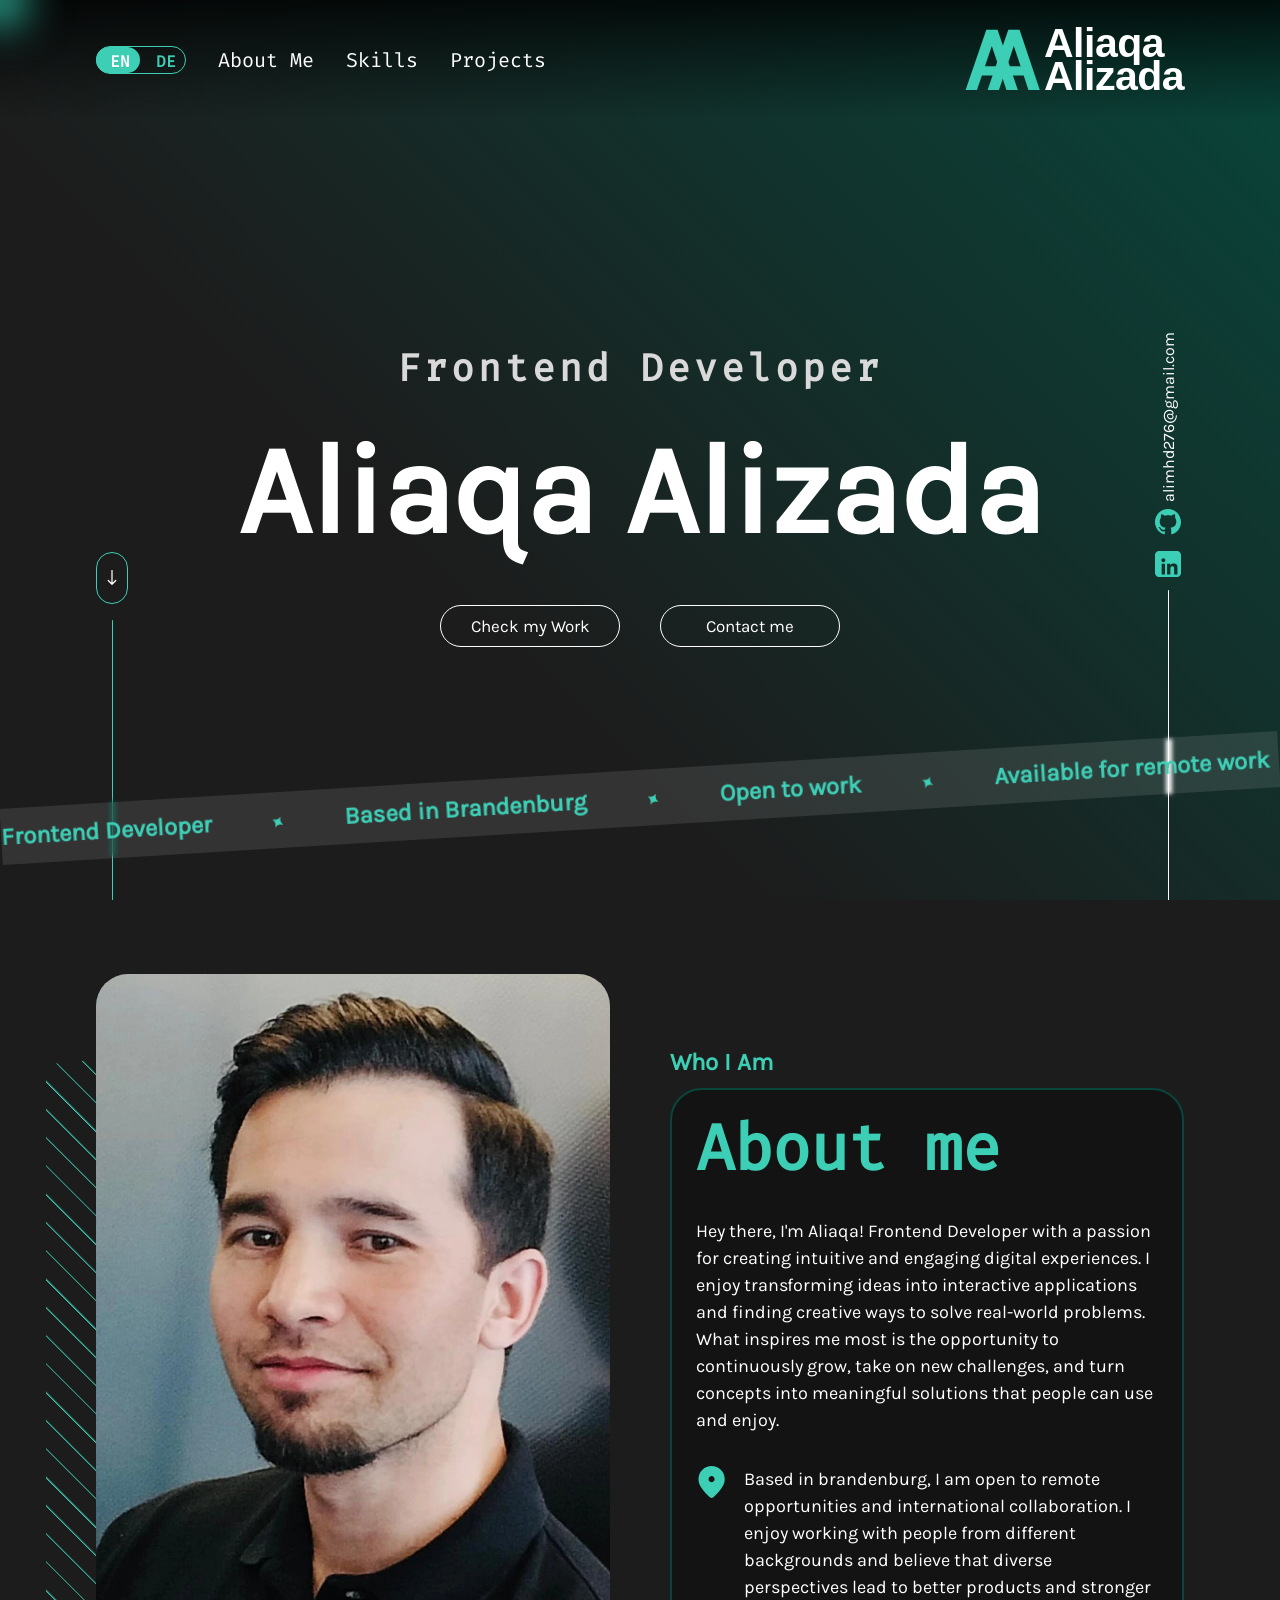
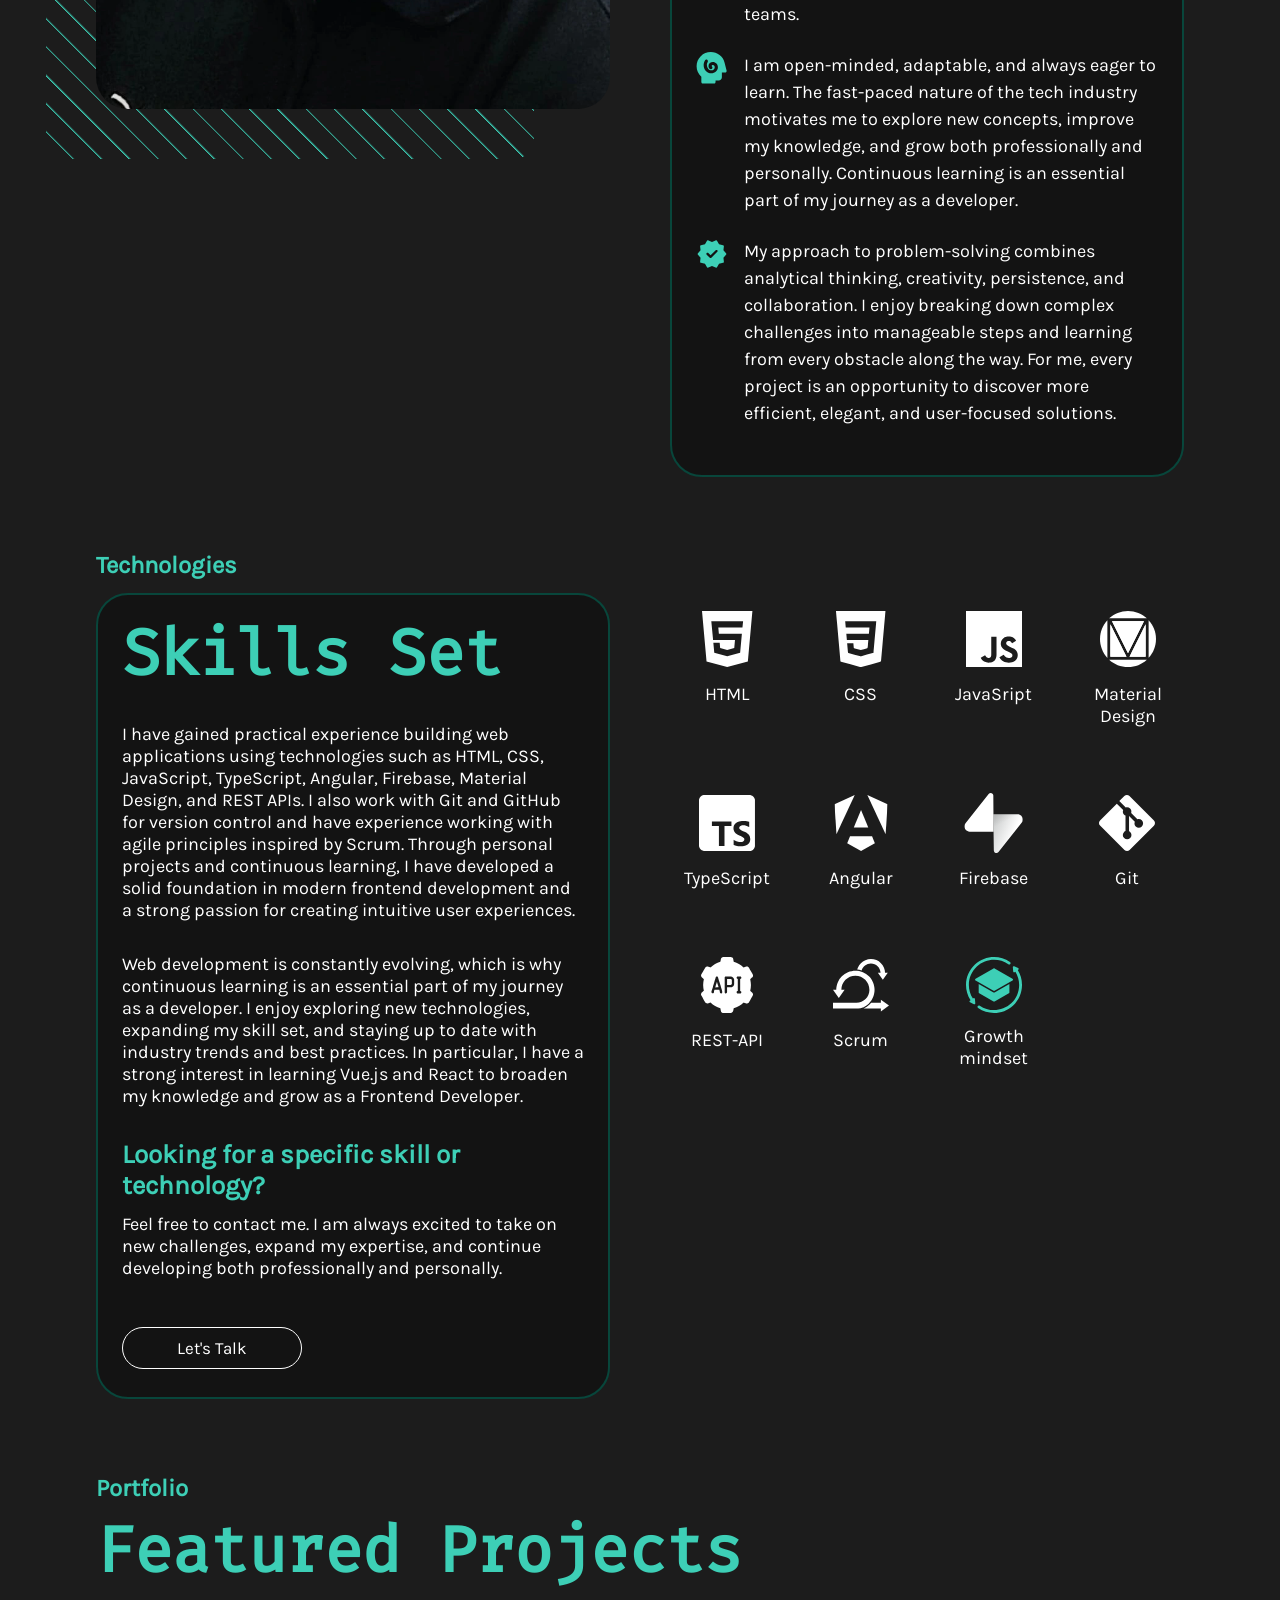
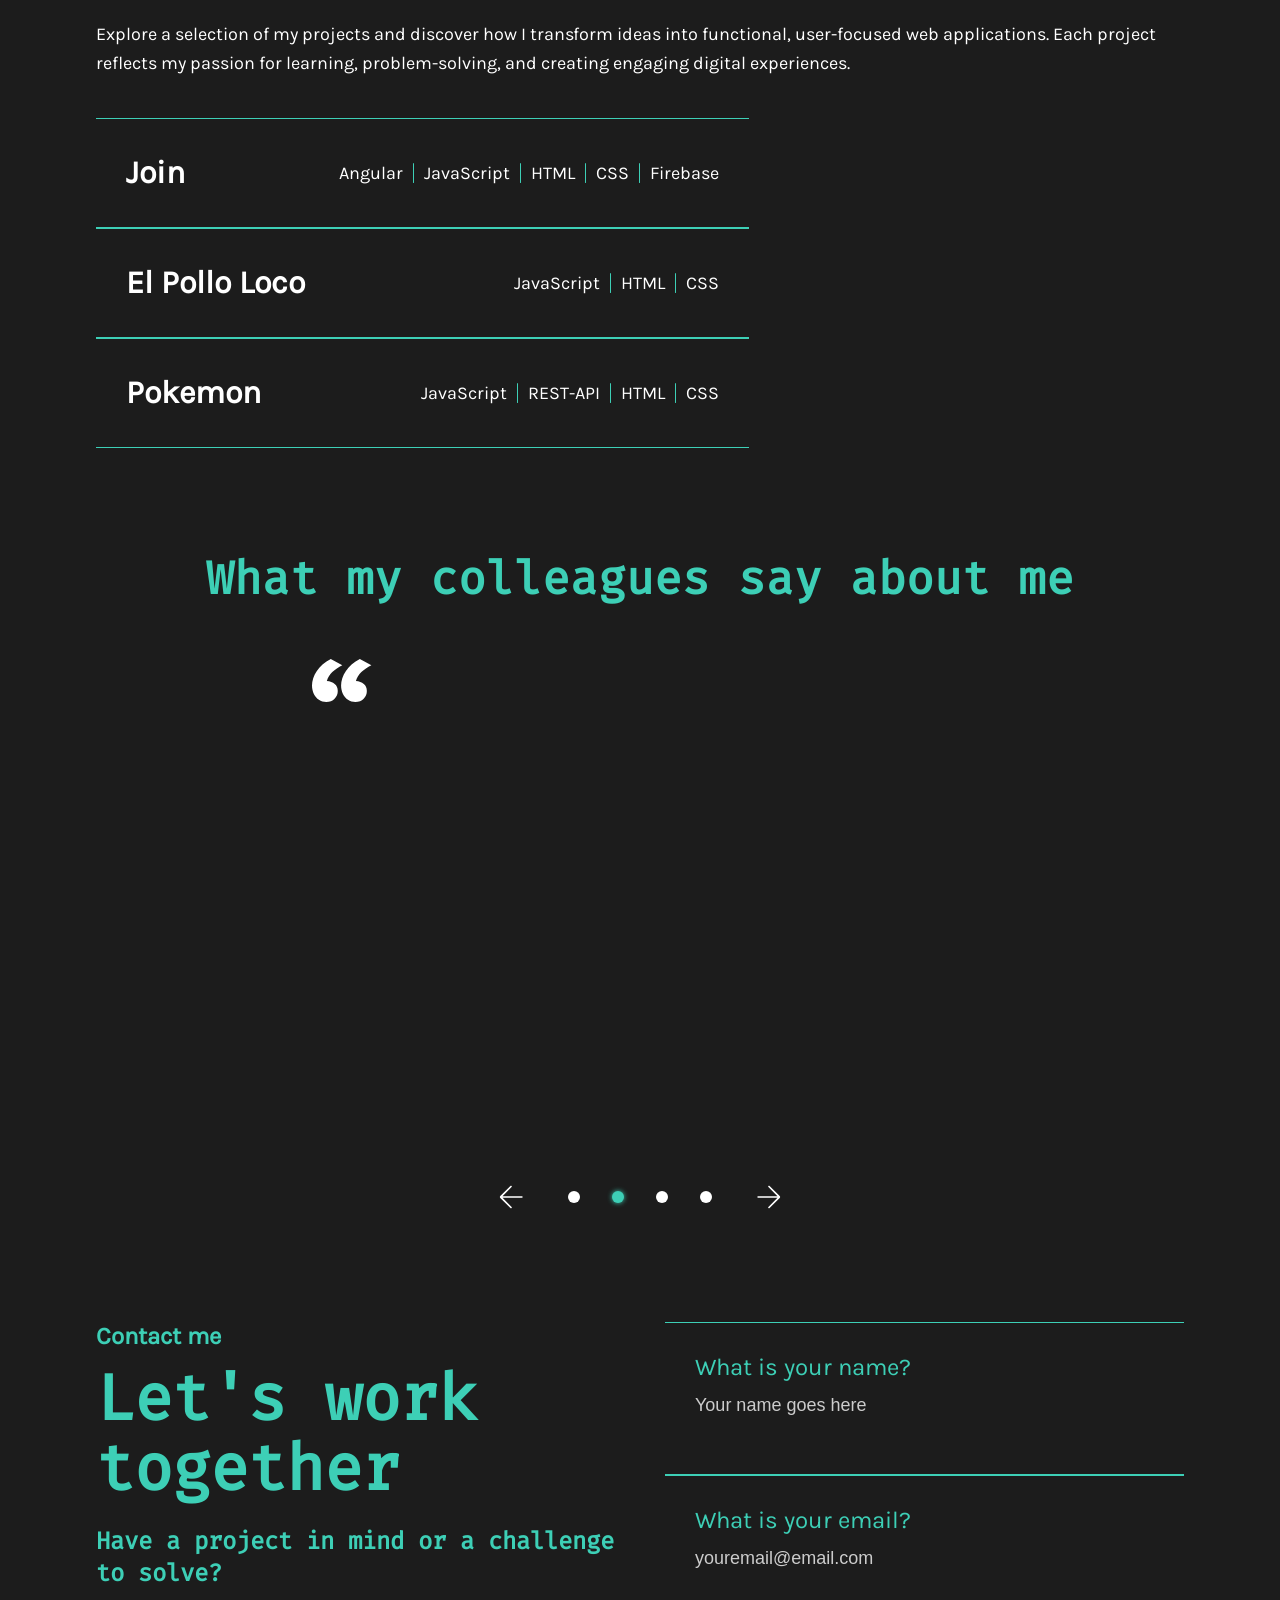
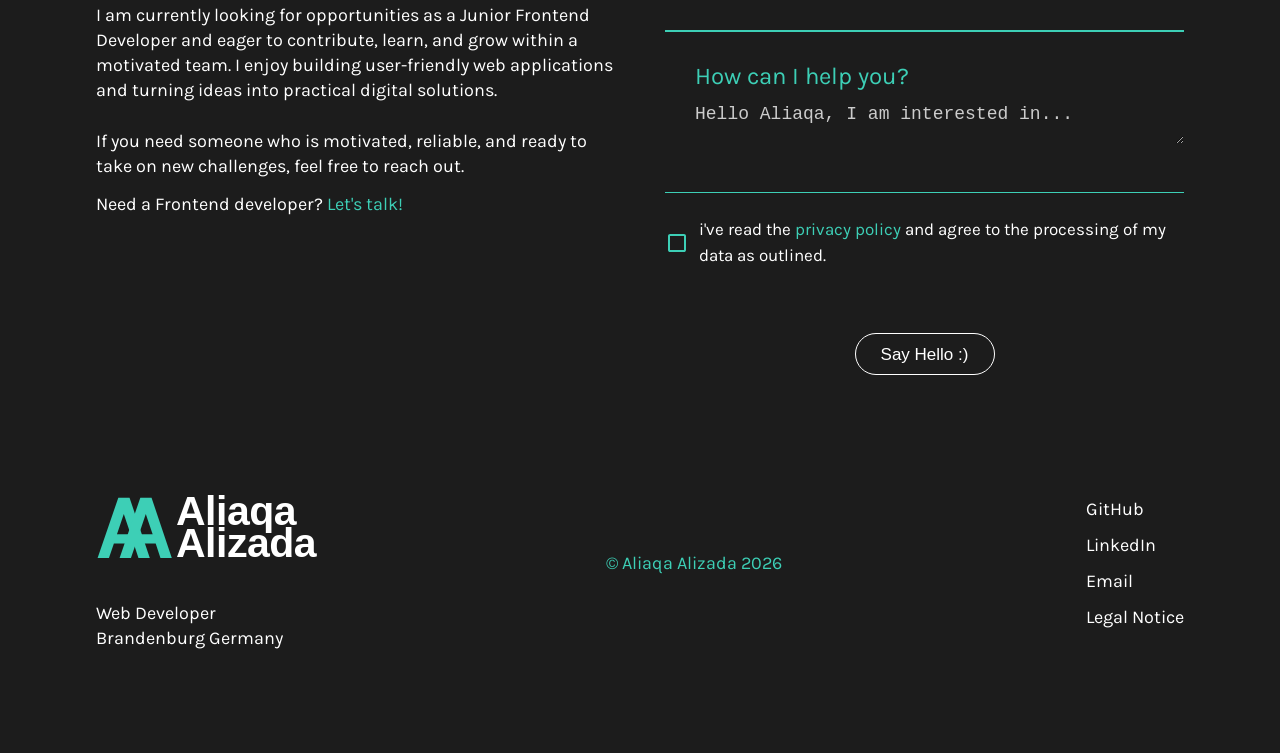
==== commit 99c178bc: "update contact section ID and form ID to avoid duplicates and make hero section more accessible amd " ====
--- a/index.html
+++ b/index.html
@@ -290,7 +290,7 @@
         <div id="testimonial-container"></div>
 
         <!-- Section: Contact -->
-        <section class="contactme">
+        <section id="contactForm" class="contactme">
             <div class="contact-wrapper hidden">
 
                 <div class="text-container">
@@ -318,7 +318,7 @@
                 </div>
 
                 <div class="contact-form">
-                    <form id="contactForm" class="form-content" novalidate>
+                    <form class="form-content" novalidate>
 
                         <div class="name">
                             <label for="username" data-i18n="form.nameLabel">What is your name?</label>
--- a/style.css
+++ b/style.css
@@ -15,29 +15,29 @@
 * {
   margin: 0;
   padding: 0;
-  box-sizing: border-box;  
+  box-sizing: border-box;
 }
 
 body {
   width: 100%;
   min-height: 100vh;
   background-color: #1c1c1c;
-  font-family: 'karla', sans-serif, Verdana;
+  font-family: "karla", sans-serif, Verdana;
   overflow-x: hidden;
 }
 
 .hidden {
-    opacity: 0;
-    transform: translateY(80px) scale(.95);
-    transition:
-        opacity .8s cubic-bezier(.17,.55,.55,1),
-        transform .8s cubic-bezier(.17,.55,.55,1);
+  opacity: 0;
+  transform: translateY(80px) scale(0.95);
+  transition:
+    opacity 0.8s cubic-bezier(0.17, 0.55, 0.55, 1),
+    transform 0.8s cubic-bezier(0.17, 0.55, 0.55, 1);
   will-change: opacity, transform;
 }
 
 .show {
-    opacity: 1;
-    transform: translateY(0) scale(1);
+  opacity: 1;
+  transform: translateY(0) scale(1);
 }
 
 .cursor-shadow {
@@ -73,4 +73,4 @@
 #technologies-container,
 .projects-container {
   overflow-anchor: none;
-}+}
--- a/styles/header-hero.css
+++ b/styles/header-hero.css
@@ -1,641 +1,644 @@
 .site-header {
-    width: 100%;
-    min-height: 100vh;
-    background: linear-gradient(45deg, #1c1c1c 35%, #08463b 100%);
-    color: white;
+  width: 100%;
+  min-height: 100vh;
+  background: linear-gradient(45deg, #1c1c1c 35%, #08463b 100%);
+  color: white;
 }
 
 .navbar-bg {
-    width: 100%;
-    height: 120px;
-    background: linear-gradient(to bottom,
-            rgba(0, 0, 0, 0.8) 0%,
-            rgba(0, 0, 0, 0.3) 60%,
-            rgba(0, 0, 0, 0) 100%);
+  width: 100%;
+  height: 120px;
+  background: linear-gradient(
+    to bottom,
+    rgba(0, 0, 0, 0.8) 0%,
+    rgba(0, 0, 0, 0.3) 60%,
+    rgba(0, 0, 0, 0) 100%
+  );
 }
 
 .container {
-    width: min(1440px, 100%);
-    margin-inline: auto;
-    padding-inline: 96px;
+  width: min(1440px, 100%);
+  margin-inline: auto;
+  padding-inline: 96px;
 }
 
 .header-top {
-    height: 120px;
-    display: flex;
-    justify-content: space-between;
-    align-items: center;
+  height: 120px;
+  display: flex;
+  justify-content: space-between;
+  align-items: center;
 }
 
 .header-content {
-    display: flex;
-    justify-content: center;
-    align-items: center;
-    gap: 20px;
+  display: flex;
+  justify-content: center;
+  align-items: center;
+  gap: 20px;
 }
 
 .switch {
-    position: relative;
-    display: inline-block;
-    align-items: center;
-    justify-content: center;
-}
-
-.switch>span {
-    position: absolute;
-    top: 5px;
-    pointer-events: none;
-    font-family: "Helvetica", Arial, sans-serif;
-    font-weight: bold;
-    font-size: 16px;
-    text-transform: uppercase;
-    text-shadow: 0 1px 0 rgba(0, 0, 0, 0.06);
-    width: 50%;
-    text-align: center;
-}
-
-input.check-toggle-round-flat:checked~.off {
-    color: white;
-}
-
-input.check-toggle-round-flat:checked~.on {
-    color: rgba(61, 207, 182, 1);
-}
-
-.switch>span.on {
-    left: 0;
-    padding-left: 2px;
-    color: white;
-    text-align: center;
-    align-items: center;
-    font-family: "Fira Code";
-}
-
-.switch>span.off {
-    right: -2px;
-    color: rgba(61, 207, 182, 1);
-    text-align: center;
-    align-items: center;
-    font-family: "Fira Code";
+  position: relative;
+  display: inline-block;
+  align-items: center;
+  justify-content: center;
+}
+
+.switch > span {
+  position: absolute;
+  top: 5px;
+  pointer-events: none;
+  font-family: "Helvetica", Arial, sans-serif;
+  font-weight: bold;
+  font-size: 16px;
+  text-transform: uppercase;
+  text-shadow: 0 1px 0 rgba(0, 0, 0, 0.06);
+  width: 50%;
+  text-align: center;
+}
+
+input.check-toggle-round-flat:checked ~ .off {
+  color: white;
+}
+
+input.check-toggle-round-flat:checked ~ .on {
+  color: rgba(61, 207, 182, 1);
+}
+
+.switch > span.on {
+  left: 0;
+  padding-left: 2px;
+  color: white;
+  text-align: center;
+  align-items: center;
+  font-family: "Fira Code";
+}
+
+.switch > span.off {
+  right: -2px;
+  color: rgba(61, 207, 182, 1);
+  text-align: center;
+  align-items: center;
+  font-family: "Fira Code";
 }
 
 .check-toggle {
-    position: absolute;
-    margin-left: -9999px;
-    visibility: hidden;
-}
-
-.check-toggle+label {
-    display: block;
-    position: relative;
-    cursor: pointer;
-    outline: none;
-    -webkit-user-select: none;
-    -moz-user-select: none;
-    -ms-user-select: none;
-    user-select: none;
-}
-
-input.check-toggle-round-flat+label {
-    width: 90px;
-    height: 28px;
-    -webkit-border-radius: 60px;
-    -moz-border-radius: 60px;
-    -ms-border-radius: 60px;
-    -o-border-radius: 60px;
-    border-radius: 60px;
-    border: solid 1px rgba(61, 207, 182, 1);
-}
-
-input.check-toggle-round-flat+label:before,
-input.check-toggle-round-flat+label:after {
-    display: block;
-    position: absolute;
-    content: "";
-}
-
-input.check-toggle-round-flat+label:before {
-    -webkit-border-radius: 50px;
-    -moz-border-radius: 50px;
-    -ms-border-radius: 50px;
-    -o-border-radius: 50px;
-    border-radius: 50px;
-}
-
-input.check-toggle-round-flat+label:after {
-    top: 0px;
-    left: -1px;
-    right: 0px;
-    bottom: 0px;
-    width: 44px;
-    background-color: rgba(61, 207, 182, 1);
-    -webkit-border-radius: 50px;
-    -moz-border-radius: 50px;
-    -ms-border-radius: 50px;
-    -o-border-radius: 50px;
-    border-radius: 50px;
-    -webkit-transition: margin 0.2s;
-    -moz-transition: margin 0.2s;
-    -o-transition: margin 0.2s;
-    transition: margin 0.2s;
-}
-
-input.check-toggle-round-flat:checked+label:after {
-    margin-left: 45px;
-    left: 1px;
+  position: absolute;
+  margin-left: -9999px;
+  visibility: hidden;
+}
+
+.check-toggle + label {
+  display: block;
+  position: relative;
+  cursor: pointer;
+  outline: none;
+  -webkit-user-select: none;
+  -moz-user-select: none;
+  -ms-user-select: none;
+  user-select: none;
+}
+
+input.check-toggle-round-flat + label {
+  width: 90px;
+  height: 28px;
+  -webkit-border-radius: 60px;
+  -moz-border-radius: 60px;
+  -ms-border-radius: 60px;
+  -o-border-radius: 60px;
+  border-radius: 60px;
+  border: solid 1px rgba(61, 207, 182, 1);
+}
+
+input.check-toggle-round-flat + label:before,
+input.check-toggle-round-flat + label:after {
+  display: block;
+  position: absolute;
+  content: "";
+}
+
+input.check-toggle-round-flat + label:before {
+  -webkit-border-radius: 50px;
+  -moz-border-radius: 50px;
+  -ms-border-radius: 50px;
+  -o-border-radius: 50px;
+  border-radius: 50px;
+}
+
+input.check-toggle-round-flat + label:after {
+  top: 0px;
+  left: -1px;
+  right: 0px;
+  bottom: 0px;
+  width: 44px;
+  background-color: rgba(61, 207, 182, 1);
+  -webkit-border-radius: 50px;
+  -moz-border-radius: 50px;
+  -ms-border-radius: 50px;
+  -o-border-radius: 50px;
+  border-radius: 50px;
+  -webkit-transition: margin 0.2s;
+  -moz-transition: margin 0.2s;
+  -o-transition: margin 0.2s;
+  transition: margin 0.2s;
+}
+
+input.check-toggle-round-flat:checked + label:after {
+  margin-left: 45px;
+  left: 1px;
 }
 
 .main-nav {
-    font-family: "Fira Code";
+  font-family: "Fira Code";
 }
 
 .main-nav ul {
-    display: flex;
-    gap: 32px;
+  display: flex;
+  gap: 32px;
 }
 
 .main-nav ul li {
-    list-style: none;
+  list-style: none;
 }
 
 .main-nav a {
-    position: relative;
-    text-decoration: none;
-    color: white;
-    font-size: 20px;
-    font-weight: 500;
-    transition: 0.3s ease;
-    padding-bottom: 16px;
+  position: relative;
+  text-decoration: none;
+  color: white;
+  font-size: 20px;
+  font-weight: 500;
+  transition: 0.3s ease;
+  padding-bottom: 16px;
 }
 
 .main-nav a::before {
-    content: "•";
-    position: absolute;
-    left: 50%;
-    top: 70%;
-    font-size: 24px;
-    transform: translateY(-50%);
-    color: #3dcfb6;
-    opacity: 0;
+  content: "•";
+  position: absolute;
+  left: 50%;
+  top: 70%;
+  font-size: 24px;
+  transform: translateY(-50%);
+  color: #3dcfb6;
+  opacity: 0;
 }
 
 .main-nav a:hover::before {
-    opacity: 1;
-    bottom: 0;
+  opacity: 1;
+  bottom: 0;
 }
 
 .main-nav a:hover {
-    color: #3dcfb6;
+  color: #3dcfb6;
 }
 
 .logo-container {
-    display: flex;
-    gap: 6px;
-    text-decoration: none;
-    position: relative;
-    font-family: "karla";
+  display: flex;
+  gap: 6px;
+  text-decoration: none;
+  position: relative;
+  font-family: "karla";
 }
 
 .logo-mono span {
-    font-size: 90px;
-    font-weight: 700;
-    color: #3dcfb6;
-    transition: all 0.3s ease;
+  font-size: 90px;
+  font-weight: 700;
+  color: #3dcfb6;
+  transition: all 0.3s ease;
 }
 
 .logo-mono {
-    display: flex;
+  display: flex;
 }
 
 .logo-mono .first {
-    margin-right: -30px;
+  margin-right: -30px;
 }
 
 .logo-container:hover .logo-mono span {
-    color: transparent;
-    -webkit-text-stroke: 2px #3dcfb6;
+  color: transparent;
+  -webkit-text-stroke: 2px #3dcfb6;
 }
 
 .logo-text-big {
-    display: flex;
-    flex-direction: column;
-    line-height: 0.8;
-    padding-top: 20px;
-    transition: transform 0.3s cubic-bezier(0.2, 0.9, 0.4, 1.1);
+  display: flex;
+  flex-direction: column;
+  line-height: 0.8;
+  padding-top: 20px;
+  transition: transform 0.3s cubic-bezier(0.2, 0.9, 0.4, 1.1);
 }
 
 .logo-first,
 .logo-last {
-    font-family: "Montserrat", sans-serif;
-    font-weight: 700;
-    font-size: 41px;
-    letter-spacing: -0.5px;
-    color: white;
-    transition: all 0.3s ease;
+  font-family: "Montserrat", sans-serif;
+  font-weight: 700;
+  font-size: 41px;
+  letter-spacing: -0.5px;
+  color: white;
+  transition: all 0.3s ease;
 }
 
 .logo-container:hover .logo-first,
 .logo-container:hover .logo-last {
-    color: transparent;
-    -webkit-text-stroke: 1.5px white;
+  color: transparent;
+  -webkit-text-stroke: 1.5px white;
 }
 
 .logo-container::after {
-    content: "";
-    position: absolute;
-    bottom: -8px;
-    left: 0;
-    width: 0;
-    height: 2px;
-    background: #3dcfb6;
-    transition: width 0.4s ease;
+  content: "";
+  position: absolute;
+  bottom: -8px;
+  left: 0;
+  width: 0;
+  height: 2px;
+  background: #3dcfb6;
+  transition: width 0.4s ease;
 }
 
 .logo-container:hover::after {
-    width: 100%;
+  width: 100%;
 }
 
 .hero-section {
-    position: relative;
-    min-height: calc(100vh - 100px);
-    display: flex;
-    justify-content: center;
-    align-items: center;
-    text-align: center;
+  position: relative;
+  min-height: calc(100vh - 100px);
+  display: flex;
+  justify-content: center;
+  align-items: center;
+  text-align: center;
 }
 
 .hero-side-left {
-    position: absolute;
-    left: 0px;
-    bottom: 20px;
-    display: flex;
-    flex-direction: column;
-    align-items: center;
-    gap: 16px;
+  position: absolute;
+  left: 0px;
+  bottom: 20px;
+  display: flex;
+  flex-direction: column;
+  align-items: center;
+  gap: 16px;
 }
 
 .scroll-btn {
-    width: 32px;
-    height: 52px;
-    border: 1px solid #3dcfb6;
-    border-radius: 999px;
-    display: flex;
-    align-items: center;
-    justify-content: center;
-    padding: 10px;
-    transition: 0.3s ease;
-    animation: scrollHint 1.5s infinite ease-in-out;
+  width: 32px;
+  height: 52px;
+  border: 1px solid #3dcfb6;
+  border-radius: 999px;
+  display: flex;
+  align-items: center;
+  justify-content: center;
+  padding: 10px;
+  transition: 0.3s ease;
+  animation: scrollHint 1.5s infinite ease-in-out;
 }
 
 @keyframes scrollHint {
-
-    0%,
-    100% {
-        transform: translateY(0);
-    }
-
-    50% {
-        transform: translateY(8px);
-    }
+  0%,
+  100% {
+    transform: translateY(0);
+  }
+
+  50% {
+    transform: translateY(8px);
+  }
 }
 
 .scroll-icon {
-    height: 16px;
-    transition: stroke 0.3s ease;
+  height: 16px;
+  transition: stroke 0.3s ease;
 }
 
 .scroll-icon path {
-    stroke: white;
-    transition: stroke 0.3s ease;
+  stroke: white;
+  transition: stroke 0.3s ease;
 }
 
 .scroll-btn:hover .scroll-icon path {
-    stroke: #3dcfb6;
+  stroke: #3dcfb6;
 }
 
 .scroll-btn:hover {
-    transform: translateY(4px);
-    border-color: white;
+  transform: translateY(4px);
+  border-color: white;
 }
 
 .vertical-line {
-    width: 1px;
-    height: 280px;
-    background-color: #3dcfb6;
-    border-radius: 999px;
-    position: relative;
+  width: 1px;
+  height: 280px;
+  background-color: #3dcfb6;
+  border-radius: 999px;
+  position: relative;
 }
 
 .vertical-line::after {
-    content: "";
-    position: absolute;
-    bottom: 38px;
-    left: -2px;
-    width: 6px;
-    height: 55px;
-    background: #08463b;
-    filter: blur(2px);
-    pointer-events: none;
+  content: "";
+  position: absolute;
+  bottom: 38px;
+  left: -2px;
+  width: 6px;
+  height: 55px;
+  background: #08463b;
+  filter: blur(2px);
+  pointer-events: none;
 }
 
 .hero-side-right {
-    position: absolute;
-    right: 0;
-    bottom: 20px;
-    width: 32px;
-    display: flex;
-    flex-direction: column;
-    align-items: center;
-    gap: 10px;
+  position: absolute;
+  right: 0;
+  bottom: 20px;
+  width: 32px;
+  display: flex;
+  flex-direction: column;
+  align-items: center;
+  gap: 10px;
 }
 
 .vertical-line-right {
-    width: 1px;
-    height: 310px;
-    background-color: white;
-    border-radius: 999px;
-    position: relative;
+  width: 1px;
+  height: 310px;
+  background-color: white;
+  border-radius: 999px;
+  position: relative;
 }
 
 .vertical-line-right::after {
-    content: "";
-    position: absolute;
-    bottom: 112px;
-    left: -2px;
-    width: 6px;
-    height: 55px;
-    background: white;
-    filter: blur(2px);
-    pointer-events: none;
+  content: "";
+  position: absolute;
+  bottom: 112px;
+  left: -2px;
+  width: 6px;
+  height: 55px;
+  background: white;
+  filter: blur(2px);
+  pointer-events: none;
 }
 
 .project-vertical-line {
-    width: 1px;
-    height: 20px;
-    background-color: #3dcfb6;
-    border-radius: 999px;
+  width: 1px;
+  height: 20px;
+  background-color: #3dcfb6;
+  border-radius: 999px;
 }
 
 .contact-icon {
-    display: flex;
-    align-items: center;
-    justify-content: center;
-    transition: 0.3s ease;
+  display: flex;
+  align-items: center;
+  justify-content: center;
+  transition: 0.3s ease;
 }
 
 .contact-icon:hover {
-    transform: translateY(-3px);
+  transform: translateY(-3px);
 }
 
 .mail-to {
-    transform: rotate(-90deg);
-    transform-origin: center;
-    white-space: nowrap;
-    color: white;
-    text-decoration: none;
-    transition: 0.3s ease;
-    margin-bottom: 70px;
-    font-family: "karla";
-    font-size: 16px;
+  transform: rotate(-90deg);
+  transform-origin: center;
+  white-space: nowrap;
+  color: white;
+  text-decoration: none;
+  transition: 0.3s ease;
+  margin-bottom: 70px;
+  font-family: "karla";
+  font-size: 16px;
 }
 
 .mail-to-icon {
-    display: none;
+  display: none;
 }
 
 .hero-content {
-    display: flex;
-    flex-direction: column;
-    align-items: center;
-    gap: 24px;
-    padding-bottom: 50px;
+  display: flex;
+  flex-direction: column;
+  align-items: center;
+  gap: 24px;
+  padding-bottom: 50px;
 }
 
 .hero-content h1 {
-    font-size: 160px;
-    font-weight: 700;
-    padding-bottom: 16px;
-    font-family: "Karla";
+  font-size: 160px;
+  font-weight: 700;
+  padding-bottom: 16px;
+  font-family: "Karla";
 }
 
 .hero-subtitle {
-    font-size: 60px;
-    font-weight: bold;
-    letter-spacing: 4px;
-    color: #d9d9d9;
-    font-family: "Fira Code";
+  font-size: 60px;
+  font-weight: bold;
+  letter-spacing: 4px;
+  color: #d9d9d9;
+  font-family: "Fira Code";
 }
 
 .hero-buttons {
-    display: flex;
-    gap: 40px;
+  display: flex;
+  gap: 40px;
 }
 
 .hero-buttons a {
-    padding: 14px 28px;
-    border: 1px solid #ffffff;
-    border-radius: 40px;
-    color: white;
-    text-decoration: none;
-    transition: 0.3s ease;
-    font-size: 17px;
+  padding: 14px 28px;
+  border: 1px solid #ffffff;
+  border-radius: 40px;
+  color: white;
+  text-decoration: none;
+  transition: 0.3s ease;
+  font-size: 17px;
 }
 
 .hero-buttons a:hover {
-    border-color: #3dcfb6;
-    color: #3dcfb6;
+  border-color: #3dcfb6;
+  color: #3dcfb6;
 }
 
 .marquee-btn,
 .marquee-contact,
 .marquee-talk,
 .marquee-submit {
-    position: relative;
-    width: 180px;
-    height: 42px;
-    border: 1px solid white;
-    border-radius: 999px;
-    overflow: hidden;
-    display: flex;
-    align-items: center;
-    justify-content: center;
-    text-decoration: none;
-    color: white;
+  position: relative;
+  width: 180px;
+  height: 42px;
+  border: 1px solid white;
+  border-radius: 999px;
+  overflow: hidden;
+  display: flex;
+  align-items: center;
+  justify-content: center;
+  text-decoration: none;
+  color: white;
 }
 
 .marquee-talk {
-    width: 165px;
-    margin-top: 16px;
+  width: 165px;
+  margin-top: 16px;
 }
 
 .marquee-contact span {
-    display: flex;
-    align-items: center;
-    text-align: center;
+  display: flex;
+  align-items: center;
+  text-align: center;
 }
 
 .marquee-track {
-    position: absolute;
-    inset: 0;
-    display: flex;
-    align-items: center;
-    gap: 120px;
-    opacity: 0;
-    transition: opacity 0.2s ease;
-    z-index: 0;
+  position: absolute;
+  inset: 0;
+  display: flex;
+  align-items: center;
+  gap: 120px;
+  opacity: 0;
+  transition: opacity 0.2s ease;
+  z-index: 0;
 }
 
 .marquee-track span {
-    white-space: nowrap;
-    font-size: 16px;
-    font-weight: 500;
+  white-space: nowrap;
+  font-size: 16px;
+  font-weight: 500;
 }
 
 .marquee-btn::before,
 .marquee-contact::before,
 .marquee-talk::before,
 .marquee-submit::before {
-    content: attr(data-label);
-    position: absolute;
-    inset: 0;
-    display: flex;
-    align-items: center;
-    justify-content: center;
-    white-space: nowrap;
-    pointer-events: none;
-    color: inherit;
-    transition: opacity 0.2s ease;
-    z-index: 1;
-    font-size: 17px;
+  content: attr(data-label);
+  position: absolute;
+  inset: 0;
+  display: flex;
+  align-items: center;
+  justify-content: center;
+  white-space: nowrap;
+  pointer-events: none;
+  color: inherit;
+  transition: opacity 0.2s ease;
+  z-index: 1;
+  font-size: 17px;
 }
 
 .marquee-btn:hover::before,
 .marquee-contact:hover::before,
 .marquee-talk:hover::before,
 .marquee-submit:hover::before {
-    opacity: 0;
+  opacity: 0;
 }
 
 .marquee-btn:hover .marquee-track,
 .marquee-contact:hover .marquee-track,
 .marquee-talk:hover .marquee-track,
 .marquee-submit:hover .marquee-track {
-    opacity: 1;
-    animation: marqueeMove 2s linear infinite;
+  opacity: 1;
+  animation: marqueeMove 2s linear infinite;
 }
 
 .marquee-btn:hover {
-    border-color: #3dcfb6;
-    box-shadow: 0 0 10px rgba(61, 207, 182, 0.4);
+  border-color: #3dcfb6;
+  box-shadow: 0 0 10px rgba(61, 207, 182, 0.4);
 }
 
 .marquee-contact:hover,
 .marquee-talk:hover,
 .marquee-submit:hover {
-    border-color: #3dcfb6;
-    box-shadow: 0 0 10px rgba(61, 207, 182, 0.4);
+  border-color: #3dcfb6;
+  box-shadow: 0 0 10px rgba(61, 207, 182, 0.4);
 }
 
 @keyframes marqueeMove {
-    from {
-        transform: translateX(0);
-    }
-
-    to {
-        transform: translateX(-70%);
-    }
+  from {
+    transform: translateX(0);
+  }
+
+  to {
+    transform: translateX(-70%);
+  }
 }
 
 @media (max-width: 1420px) {
-    .vertical-line::after {
-        bottom: 40px;
-    }
-
-    .vertical-line-right::after {
-        bottom: 110px;
-    }
+  .vertical-line::after {
+    bottom: 40px;
+  }
+
+  .vertical-line-right::after {
+    bottom: 110px;
+  }
 }
 
 @media (max-width: 1370px) {
-    .vertical-line::after {
-        bottom: 44px;
-    }
-
-    .vertical-line-right::after {
-        bottom: 106px;
-    }
+  .vertical-line::after {
+    bottom: 44px;
+  }
+
+  .vertical-line-right::after {
+    bottom: 106px;
+  }
 }
 
 @media (max-width: 1220px) {
-    .vertical-line::after {
-        bottom: 48px;
-    }
-
-    .vertical-line-right::after {
-        bottom: 100px;
-    }
+  .vertical-line::after {
+    bottom: 48px;
+  }
+
+  .vertical-line-right::after {
+    bottom: 100px;
+  }
 }
 
 @media (max-width: 970px) {
-    .vertical-line::after {
-        bottom: 11px;
-    }
-
-    .vertical-line-right::after {
-        bottom: 65px;
-    }
+  .vertical-line::after {
+    bottom: 11px;
+  }
+
+  .vertical-line-right::after {
+    bottom: 65px;
+  }
 }
 
 @media (max-width: 850px) {
-    .vertical-line::after {
-        bottom: 15px;
-    }
-
-    .vertical-line-right::after {
-        bottom: 60px;
-    }
+  .vertical-line::after {
+    bottom: 15px;
+  }
+
+  .vertical-line-right::after {
+    bottom: 60px;
+  }
 }
 
 @media (max-width: 750px) {
-    .vertical-line::after {
-        bottom: 20px;
-    }
-
-    .vertical-line-right::after {
-        bottom: 55px;
-    }
+  .vertical-line::after {
+    bottom: 20px;
+  }
+
+  .vertical-line-right::after {
+    bottom: 55px;
+  }
 }
 
 @media (max-width: 550px) {
-    .vertical-line::after {
-        bottom: 26px;
-    }
-
-    .vertical-line-right::after {
-        bottom: 50px;
-    }
+  .vertical-line::after {
+    bottom: 24px;
+    height: 40px;
+  }
+
+  .vertical-line-right::after {
+    bottom: 52px;
+    height: 36px;
+  }
 }
 
 @media (max-width: 430px) {
-    .vertical-line::after {
-        bottom: 26px;
-        height: 40px;
-    }
-
-    .vertical-line-right::after {
-        bottom: 45px;
-        height: 40px;
-    }
+  .vertical-line::after {
+    bottom: 26px;
+    height: 40px;
+  }
+
+  .vertical-line-right::after {
+    bottom: 49px;
+    height: 36px;
+  }
 }
 
 @media (max-width: 360px) {
-    .vertical-line::after {
-        bottom: 31px;
-        height: 36px;
-    }
-
-    .vertical-line-right::after {
-        bottom: 47px;
-        height: 36px;
-    }
-}+  .vertical-line::after {
+    bottom: 31px;
+    height: 36px;
+  }
+
+  .vertical-line-right::after {
+    bottom: 47px;
+    height: 36px;
+  }
+}
--- a/styles/aboutme-technologies.css
+++ b/styles/aboutme-technologies.css
@@ -1,410 +1,412 @@
 main {
-    width: min(1440px, 100%);
-    margin-inline: auto;
-    padding-inline: 96px;
+  width: min(1440px, 100%);
+  margin-inline: auto;
+  padding-inline: 96px;
 }
 
 .aboutme-section {
-    display: flex;
-    flex-wrap: wrap;
-    gap: 140px;
-    align-items: flex-start;
-    padding-block: 60px;
-    color: #ffffff;
+  display: flex;
+  flex-wrap: wrap;
+  gap: 140px;
+  align-items: flex-start;
+  padding-top: 74px;
+  color: #ffffff;
 }
 
 .img-profile {
-    flex: 1;
-    height: auto;
-    position: relative;
-    isolation: isolate;
+  flex: 1;
+  height: auto;
+  position: relative;
+  isolation: isolate;
 }
 
 .img-profile::after {
-    content: "";
-    position: absolute;
-    bottom: -50px;
-    left: -50px;
-    width: 95%;
-    height: 95%;
-    background: repeating-linear-gradient(225deg,
-            transparent 0px,
-            transparent 18px,
-            #3dcfb6 20px,
-            #3dcfb6 15.5px);
-    pointer-events: none;
-    z-index: -1;
-    border-bottom-right-radius: 20px;
-    border-top-left-radius: 20px;
+  content: "";
+  position: absolute;
+  bottom: -50px;
+  left: -50px;
+  width: 95%;
+  height: 95%;
+  background: repeating-linear-gradient(
+    225deg,
+    transparent 0px,
+    transparent 18px,
+    #3dcfb6 20px,
+    #3dcfb6 15.5px
+  );
+  pointer-events: none;
+  z-index: -1;
+  border-bottom-right-radius: 20px;
+  border-top-left-radius: 20px;
 }
 
 .img-profile img {
-    width: 100%;
-    height: auto;
-    max-width: auto;
-    border-radius: 32px;
-    display: block;
-    margin-top: 44px;
+  width: 100%;
+  height: auto;
+  max-width: auto;
+  border-radius: 32px;
+  display: block;
+  /* margin-top: 44px; */
 }
 
 .text-content {
-    flex: 1;
-    min-width: auto;
-    margin-top: 120px;
+  flex: 1;
+  min-width: auto;
+  margin-top: 74px;
 }
 
 .text {
-    border: 2px solid #08463b;
-    border-radius: 32px;
-    padding: 24px;
-    background-color: rgba(0, 0, 0, 0.3);
-    height: auto;
+  border: 2px solid #08463b;
+  border-radius: 32px;
+  padding: 24px;
+  background-color: rgba(0, 0, 0, 0.3);
+  height: auto;
 }
 
 .text-content .about {
-    font-size: 24px;
-    font-weight: 700;
-    color: #3dcfb6;
-    margin-bottom: 12px;
-    display: inline-block;
+  font-size: 24px;
+  font-weight: 700;
+  color: #3dcfb6;
+  margin-bottom: 12px;
+  display: inline-block;
 }
 
 .text .title {
-    font-size: 64px;
-    font-weight: 700;
-    color: #3dcfb6;
-    margin-bottom: 20px;
-    line-height: 1.1;
-    font-family: "Fira Code";
+  font-size: 64px;
+  font-weight: 700;
+  color: #3dcfb6;
+  margin-bottom: 20px;
+  line-height: 1.1;
+  font-family: "Fira Code";
 }
 
 .description {
-    font-size: 18px;
-    line-height: 1.5;
-    margin-bottom: 32px;
+  font-size: 18px;
+  line-height: 1.5;
+  margin-bottom: 32px;
 }
 
 .info-row {
-    display: flex;
-    align-items: flex-start;
-    gap: 16px;
-    margin-bottom: 24px;
+  display: flex;
+  align-items: flex-start;
+  gap: 16px;
+  margin-bottom: 24px;
 }
 
 .info-row img {
-    width: 32px;
-    height: 32px;
-    flex-shrink: 0;
+  width: 32px;
+  height: 32px;
+  flex-shrink: 0;
 }
 
 .info-row p {
-    font-size: 18px;
-    line-height: 1.5;
-    margin: 0;
+  font-size: 18px;
+  line-height: 1.5;
+  margin: 0;
 }
 
 .diagonal-banner {
-    position: absolute;
-    bottom: 74px;
-    left: 50%;
-    width: 100vw;
-    transform: translateX(-50%) rotate(-3.5deg);
-    overflow: hidden;
-    /* background-color: rgba(255, 255, 255, 0.12); */
-    background-color: rgba(255, 255, 255, 0.1);
-    padding: 14px 0;
-    z-index: 10;
+  position: absolute;
+  bottom: 74px;
+  left: 50%;
+  width: 100vw;
+  transform: translateX(-50%) rotate(-3.5deg);
+  overflow: hidden;
+  /* background-color: rgba(255, 255, 255, 0.12); */
+  background-color: rgba(255, 255, 255, 0.1);
+  padding: 14px 0;
+  z-index: 10;
 }
 
 .banner-track {
-    display: flex;
-    align-items: center;
-    gap: 60px;
-    min-width: max-content;
-    animation: bannerMove 30s linear infinite;
-    background: transparent;
-    will-change: transform;
+  display: flex;
+  align-items: center;
+  gap: 60px;
+  min-width: max-content;
+  animation: bannerMove 30s linear infinite;
+  background: transparent;
+  will-change: transform;
 }
 
 .banner-track span {
-    color: #3dcfb6;
-    font-size: 24px;
-    font-weight: 700;
-    white-space: nowrap;
+  color: #3dcfb6;
+  font-size: 24px;
+  font-weight: 700;
+  white-space: nowrap;
 }
 
 .banner-track .star {
-    padding-top: 5px;
-    font-size: 16px;
-    color: #3dcfb6;
-    transform: rotate(30deg);
+  padding-top: 5px;
+  font-size: 16px;
+  color: #3dcfb6;
+  transform: rotate(30deg);
 }
 
 @keyframes bannerMove {
-    from {
-        transform: translate3d(0, 0, 0);
-    }
-
-    to {
-        transform: translate3d(-50%, 0, 0);
-    }
+  from {
+    transform: translate3d(0, 0, 0);
+  }
+
+  to {
+    transform: translate3d(-50%, 0, 0);
+  }
 }
 
 .technologies {
-    display: flex;
-    flex-wrap: wrap;
-    gap: 60px;
-    align-items: flex-start;
-    padding-block: 60px;
-    color: #ffffff;
+  display: flex;
+  flex-wrap: wrap;
+  gap: 60px;
+  align-items: flex-start;
+  padding-top: 74px;
+  color: #ffffff;
 }
 
 .text-contents {
-    flex: 1;
+  flex: 1;
 }
 
 .text-contents .skills {
-    font-size: 24px;
-    font-weight: 700;
-    color: #3dcfb6;
-    margin-bottom: 14px;
-    display: inline-block;
+  font-size: 24px;
+  font-weight: 700;
+  color: #3dcfb6;
+  margin-bottom: 14px;
+  display: inline-block;
 }
 
 .other-skills {
-    font-size: 26px;
-    color: #ffffff;
-    margin-bottom: 12px;
-    font-weight: 700;
+  font-size: 26px;
+  color: #ffffff;
+  margin-bottom: 12px;
+  font-weight: 700;
 }
 
 .other-skills span {
-    color: #3dcfb6;
+  color: #3dcfb6;
 }
 
 .text-contents .tech-description {
-    color: #ffffff;
-    margin-bottom: 32px;
-    font-size: 18px;
+  color: #ffffff;
+  margin-bottom: 32px;
+  font-size: 18px;
 }
 
 .marquee-talk:hover {
-    border-color: #3dcfb6;
-    color: #3dcfb6;
+  border-color: #3dcfb6;
+  color: #3dcfb6;
 }
 
 .text-contents .title {
-    font-size: 64px;
-    font-weight: 700;
-    color: #3dcfb6;
-    margin-bottom: 20px;
-    line-height: 1.1;
+  font-size: 64px;
+  font-weight: 700;
+  color: #3dcfb6;
+  margin-bottom: 20px;
+  line-height: 1.1;
 }
 
 .marquee-talk {
-    position: relative;
-    width: 180px;
-    height: 42px;
-    padding-left: 14px;
-    border: 1px solid white;
-    border-radius: 999px;
-    overflow: hidden;
-    display: inline-flex;
-    align-items: center;
-    text-decoration: none;
-    color: white;
-    margin-top: 16px;
+  position: relative;
+  width: 180px;
+  height: 42px;
+  padding-left: 14px;
+  border: 1px solid white;
+  border-radius: 999px;
+  overflow: hidden;
+  display: inline-flex;
+  align-items: center;
+  text-decoration: none;
+  color: white;
+  margin-top: 16px;
 }
 
 .marquee-talk:hover .marquee-track {
-    animation: marqueeMove 2s linear infinite;
+  animation: marqueeMove 2s linear infinite;
 }
 
 .marquee-talk:hover {
-    border-color: #3dcfb6;
-    box-shadow: 0 0 10px rgba(61, 207, 182, 0.4);
+  border-color: #3dcfb6;
+  box-shadow: 0 0 10px rgba(61, 207, 182, 0.4);
 }
 
 .techs-icons {
-    flex: 1;
-    min-width: 0;
-    display: grid;
-    grid-template-columns: repeat(4, 1fr);
-    gap: 40px 20px;
-    justify-items: center;
-    align-items: start;
-    margin-top: 44px;
-}
-
-.techs-icons>div {
-    display: flex;
-    flex-direction: column;
-    align-items: center;
-    text-align: center;
-    width: 100%;
-}
-
-.techs-icons>div {
-    transition: all 0.3s ease-in-out;
-    padding: 12px 8px;
-    border-radius: 16px;
+  flex: 1;
+  min-width: 0;
+  display: grid;
+  grid-template-columns: repeat(4, 1fr);
+  gap: 40px 20px;
+  justify-items: center;
+  align-items: start;
+  margin-top: 44px;
+}
+
+.techs-icons > div {
+  display: flex;
+  flex-direction: column;
+  align-items: center;
+  text-align: center;
+  width: 100%;
+}
+
+.techs-icons > div {
+  transition: all 0.3s ease-in-out;
+  padding: 12px 8px;
+  border-radius: 16px;
 }
 
 .techs-icons div:hover {
-    transform: translateY(-3px);
+  transform: translateY(-3px);
 }
 
 .techs-icons img {
-    width: 64px;
-    height: 64px;
-    margin-bottom: 12px;
-    object-fit: contain;
+  width: 64px;
+  height: 64px;
+  margin-bottom: 12px;
+  object-fit: contain;
 }
 
 .techs-icons div .group-icons:hover {
-    position: relative;
-    top: 10px;
-    left: 20px;
-    height: 80px;
-    width: 100px;
+  position: relative;
+  top: 10px;
+  left: 20px;
+  height: 80px;
+  width: 100px;
 }
 
 .techs-icons div:hover img {
-    transform: scale(1.1);
-    transition:
-        transform 0.3s ease-in-out,
-        filter 0.3s ease-in-out;
+  transform: scale(1.1);
+  transition:
+    transform 0.3s ease-in-out,
+    filter 0.3s ease-in-out;
 }
 
 .techs-icons span {
-    color: white;
-    font-size: 18px;
-    font-weight: 500;
+  color: white;
+  font-size: 18px;
+  font-weight: 500;
 }
 
 .techs-icons div:hover span {
-    color: #3dcfb6;
-    transition:
-        color 0.3s ease-in-out,
-        text-shadow 0.3s ease-in-out;
+  color: #3dcfb6;
+  transition:
+    color 0.3s ease-in-out,
+    text-shadow 0.3s ease-in-out;
 }
 
 .growth-item .groth-text {
-    margin-top: 22px;
+  margin-top: 22px;
 }
 
 .growth-item {
-    position: relative;
-    display: flex;
-    flex-direction: column;
-    align-items: center;
-    text-align: center;
-    width: 100%;
-    cursor: pointer;
+  position: relative;
+  display: flex;
+  flex-direction: column;
+  align-items: center;
+  text-align: center;
+  width: 100%;
+  cursor: pointer;
 }
 
 .icon-wrapper {
-    position: relative;
-    width: 64px;
-    height: 64px;
+  position: relative;
+  width: 64px;
+  height: 64px;
 }
 
 .growth-icon {
-    width: 64px;
-    height: 64px;
-    display: block;
-    transition: all 0.3s ease-in-out;
+  width: 64px;
+  height: 64px;
+  display: block;
+  transition: all 0.3s ease-in-out;
 }
 
 .growth-text {
-    margin-top: 8px;
-    color: white;
-    font-size: 18px;
-    font-weight: 500;
-    transition: color 0.3s ease-in-out;
+  margin-top: 8px;
+  color: white;
+  font-size: 18px;
+  font-weight: 500;
+  transition: color 0.3s ease-in-out;
 }
 
 .growth-item:hover .growth-text {
-    color: #3dcfb6;
+  color: #3dcfb6;
 }
 
 .growth-hover {
-    position: absolute;
-    bottom: 90%;
-    left: 78%;
-    transform: translateX(-50%);
-    width: 165px;
-    background-color: white;
-    border-radius: 18px;
-    padding: 6px 8px;
-    text-align: center;
-    opacity: 0;
-    visibility: hidden;
-    transition:
-        opacity 0.25s ease,
-        visibility 0.25s ease;
-    z-index: 20;
-    pointer-events: none;
-    box-shadow: 0 8px 20px rgba(0, 0, 0, 0.2);
+  position: absolute;
+  bottom: 90%;
+  left: 78%;
+  transform: translateX(-50%);
+  width: 165px;
+  background-color: white;
+  border-radius: 18px;
+  padding: 6px 8px;
+  text-align: center;
+  opacity: 0;
+  visibility: hidden;
+  transition:
+    opacity 0.25s ease,
+    visibility 0.25s ease;
+  z-index: 20;
+  pointer-events: none;
+  box-shadow: 0 8px 20px rgba(0, 0, 0, 0.2);
 }
 
 .growth-hover::after {
-    content: "";
-    position: absolute;
-    top: 100%;
-    left: 28%;
-    transform: translateX(-50%);
-    width: 0;
-    height: 0;
-    border-left: 10px solid transparent;
-    border-right: 10px solid transparent;
-    border-top: 10px solid white;
-    filter: drop-shadow(0 1px 0 #3dcfb6);
+  content: "";
+  position: absolute;
+  top: 100%;
+  left: 28%;
+  transform: translateX(-50%);
+  width: 0;
+  height: 0;
+  border-left: 10px solid transparent;
+  border-right: 10px solid transparent;
+  border-top: 10px solid white;
+  filter: drop-shadow(0 1px 0 #3dcfb6);
 }
 
 .hover-text {
-    color: #3dcfb6;
-    font-size: 16px;
-    font-weight: 500;
-    margin-bottom: 4px;
-    line-height: 1.4;
+  color: #3dcfb6;
+  font-size: 16px;
+  font-weight: 500;
+  margin-bottom: 4px;
+  line-height: 1.4;
 }
 
 .hover-techs {
-    display: flex;
-    flex-direction: row;
-    justify-content: center;
-    gap: 24px;
-    flex-wrap: nowrap;
+  display: flex;
+  flex-direction: row;
+  justify-content: center;
+  gap: 24px;
+  flex-wrap: nowrap;
 }
 
 .tech-card {
-    display: flex;
-    flex-direction: column;
-    align-items: center;
+  display: flex;
+  flex-direction: column;
+  align-items: center;
 }
 
 .tech-card img {
-    width: 26px;
-    height: 26px;
-    padding: 0;
-    margin-bottom: 6px;
-    object-fit: contain;
+  width: 26px;
+  height: 26px;
+  padding: 0;
+  margin-bottom: 6px;
+  object-fit: contain;
 }
 
 .tech-card span {
-    background: transparent;
-    color: #3dcfb6;
-    font-size: 14px;
-    font-weight: bold;
-    padding: 0;
+  background: transparent;
+  color: #3dcfb6;
+  font-size: 14px;
+  font-weight: bold;
+  padding: 0;
 }
 
 .growth-item:hover .growth-hover {
-    opacity: 1;
-    visibility: visible;
+  opacity: 1;
+  visibility: visible;
 }
 
 .growth-item:hover .growth-icon {
-    transform: translateY(-4px);
-}+  transform: translateY(-4px);
+}
--- a/styles/cards-burger-footer.css
+++ b/styles/cards-burger-footer.css
@@ -1,5 +1,5 @@
 .featured-projects {
-  padding-block: 60px;
+  padding-top: 74px;
   position: relative;
 }
 
--- a/styles/testimonial-slider.css
+++ b/styles/testimonial-slider.css
@@ -1,5 +1,5 @@
 .comments {
-  padding-block: 120px;
+  padding-top: 100px;
   overflow: hidden;
 }
 
@@ -25,8 +25,10 @@
 .testimonial-viewport {
   width: 100%;
   max-width: 796px;
-  /* overflow: hidden; */
   position: relative;
+  touch-action: pan-y;
+  -webkit-user-select: none;
+  user-select: none;
 }
 
 .testimonial-slider {
@@ -77,7 +79,7 @@
 }
 
 .testimonial-text {
-  font-size: 18px;
+  font-size: 24px;
   line-height: 1.6;
   color: white;
   margin-bottom: 50px;
@@ -221,6 +223,12 @@
   }
 }
 
+@media (max-width: 1100px) {
+  .comments {
+    padding-top: 74px;
+  }
+}
+
 @media (max-width: 1024px) {
   .testimonial-viewport {
     max-width: 496px;
@@ -274,7 +282,7 @@
   }
 
   .testimonial-text {
-    font-size: 18px;
+    font-size: 20px;
   }
 
   .quote-mark img {
@@ -315,75 +323,6 @@
   }
 }
 
-@media (max-width: 665px) {
-  .testimonial-viewport {
-    max-width: 300px;
-  }
-
-  .testimonial-card {
-    padding: 40px;
-  }
-
-  .testimonial-text {
-    font-size: 16px;
-  }
-
-  .quote-mark img {
-    width: 60px;
-  }
-
-  .quote-mark {
-    left: -30px;
-    top: -10px;
-  }
-}
-
-@media (max-width: 550px) {
-  .testimonial-viewport {
-    max-width: 250px;
-  }
-
-  .testimonial-card {
-    padding: 40px;
-  }
-
-  .testimonial-text {
-    font-size: 16px;
-  }
-
-  .quote-mark img {
-    width: 60px;
-  }
-
-  .quote-mark {
-    left: -30px;
-    top: -10px;
-  }
-}
-
-@media (max-width: 430px) {
-  .testimonial-viewport {
-    max-width: 200px;
-  }
-
-  .testimonial-card {
-    padding: 30px;
-  }
-
-  .testimonial-text {
-    font-size: 16px;
-  }
-
-  .quote-mark img {
-    width: 60px;
-  }
-
-  .quote-mark {
-    left: -30px;
-    top: -10px;
-  }
-}
-
 @media (max-width: 768px) {
   .comments-header h3 {
     font-size: 34px;
@@ -394,13 +333,36 @@
   }
 
   .testimonial-text {
-    font-size: 20px;
+    font-size: 18px;
   }
 }
 
 @media (max-width: 600px) {
   .testimonial-text {
     font-size: 18px;
+  }
+}
+
+@media (max-width: 665px) {
+  .testimonial-viewport {
+    max-width: 300px;
+  }
+
+  .testimonial-card {
+    padding: 40px;
+  }
+
+  .testimonial-text {
+    font-size: 16px;
+  }
+
+  .quote-mark img {
+    width: 60px;
+  }
+
+  .quote-mark {
+    left: -30px;
+    top: -10px;
   }
 }
 
@@ -426,10 +388,38 @@
 }
 
 @media (max-width: 430px) {
+  .testimonial-viewport {
+    max-width: 248px;
+  }
+
+  .testimonial-slider {
+    gap: 0;
+  }
+
+  .testimonial-text {
+    font-size: 16px;
+    margin-bottom: 16px;
+  }
+
+  .quote-mark img {
+    width: 60px;
+  }
+
+  .quote-mark {
+    left: -30px;
+    top: -10px;
+  }
+}
+
+@media (max-width: 430px) {
   .comments-header h3 {
     font-size: 24px;
   }
 
+  .testimonial-card {
+    padding: 24px 14px;
+  }
+
   .quote-mark img {
     width: 60px;
   }
--- a/styles/contact.css
+++ b/styles/contact.css
@@ -47,6 +47,7 @@
   align-items: flex-start;
   gap: 50px;
   padding-bottom: 100px;
+  padding-top: 100px;
 }
 
 .text-container,
@@ -317,6 +318,10 @@
   .privacy-policy p {
     font-size: 16px;
   }
+
+  .contact-wrapper {
+    padding-top: 74px;
+  }
 }
 
 @media (max-width: 992px) {
--- a/styles/projects-dialog.css
+++ b/styles/projects-dialog.css
@@ -1,360 +1,405 @@
 .project-dialog {
-    width: calc(100% - 192px);
-    max-width: 1440px;
-    min-height: 80dvh;
-    margin: auto;
-    padding: 96px;
-    border: 1px solid #3dcfb6;
-    border-radius: 32px;
-    background: linear-gradient(90deg, #1c1c1c 0%, #0b3d36 100%);
-    color: white;
-    overflow: auto;
-    will-change: transform, opacity;
-    animation: dialogClose 0.3s ease forwards;
+  width: calc(100% - 192px);
+  max-width: 1440px;
+  min-height: 80dvh;
+  margin: auto;
+  padding: 96px;
+  border: 1px solid #3dcfb6;
+  border-radius: 32px;
+  background: linear-gradient(90deg, #1c1c1c 0%, #0b3d36 100%);
+  color: white;
+  overflow: auto;
+  will-change: transform, opacity;
+  animation: dialogClose 0.3s ease forwards;
 }
 
 .project-dialog[open] {
-    animation: dialogOpen 0.7s cubic-bezier(0.16, 1, 0.3, 1) forwards;
+  animation: dialogOpen 0.7s cubic-bezier(0.16, 1, 0.3, 1) forwards;
 }
 
 body:has(dialog[open]) {
-    overflow: hidden;
+  overflow: hidden;
 }
 
 .project-dialog.closing {
-    animation: dialogClose 0.45s cubic-bezier(0.16, 1, 0.3, 1) forwards;
+  animation: dialogClose 0.45s cubic-bezier(0.16, 1, 0.3, 1) forwards;
 }
 
 .project-dialog::backdrop {
-    background: rgba(0, 0, 0, 0);
-    backdrop-filter: blur(0);
-    animation: backdropFade 0.4s ease forwards;
+  background: rgba(0, 0, 0, 0);
+  backdrop-filter: blur(0);
+  animation: backdropFade 0.4s ease forwards;
 }
 
 @keyframes backdropFade {
-    to {
-        background: rgba(0, 0, 0, 0.75);
-        backdrop-filter: blur(10px);
-    }
+  to {
+    background: rgba(0, 0, 0, 0.75);
+    backdrop-filter: blur(10px);
+  }
 }
 
 @keyframes dialogOpen {
-    from {
-        opacity: 0;
-        transform: translateY(80px) scale(0.9);
-        filter: blur(12px);
-    }
-
-    to {
-        opacity: 1;
-        transform: translateY(0) scale(1);
-        filter: blur(0);
-    }
+  from {
+    opacity: 0;
+    transform: translateY(80px) scale(0.9);
+    filter: blur(12px);
+  }
+
+  to {
+    opacity: 1;
+    transform: translateY(0) scale(1);
+    filter: blur(0);
+  }
 }
 
 @keyframes dialogClose {
-    from {
-        opacity: 1;
-        transform: translateY(0) scale(1);
-        filter: blur(0);
-    }
-
-    to {
-        opacity: 0;
-        transform: translateY(40px) scale(0.95);
-        filter: blur(10px);
-    }
+  from {
+    opacity: 1;
+    transform: translateY(0) scale(1);
+    filter: blur(0);
+  }
+
+  to {
+    opacity: 0;
+    transform: translateY(40px) scale(0.95);
+    filter: blur(10px);
+  }
 }
 
 .dialog-wrapper {
-    display: flex;
-    align-items: center;
-    justify-content: space-between;
-    gap: 80px;
-    width: 100%;
-    height: 100%;
+  display: flex;
+  align-items: center;
+  justify-content: space-between;
+  gap: 80px;
+  width: 100%;
+  height: 100%;
 }
 
 .dialog-left {
-    flex: 1;
-    max-width: 50%;
+  flex: 1;
+  max-width: 50%;
 }
 
 .dialog-left h2 {
-    font-size: 180px;
-    line-height: 1;
-    color: #3dcfb6;
-    margin-bottom: 16px;
-    font-family: "Fira Code";
+  font-size: 180px;
+  line-height: 1;
+  color: #3dcfb6;
+  margin-bottom: 16px;
+  font-family: "Karla";
 }
 
 .dialog-name {
-    font-size: 92px;
-    font-weight: 700;
-    font-family: "Karla";
-    margin-bottom: 48px;
+  font-size: 92px;
+  font-weight: 700;
+  font-family: "Fira Code";
+  margin-bottom: 48px;
 }
 
 .dialog-title {
-    font-size: 42px;
-    font-weight: 700;
-    color: #3dcfb6;
-    margin-bottom: 32px;
+  font-size: 42px;
+  font-weight: 700;
+  color: #3dcfb6;
+  margin-bottom: 32px;
 }
 
 .dialog-description {
-    font-size: 24px;
-    line-height: 1.6;
-    max-width: 700px;
-    margin-bottom: 48px;
+  font-size: 24px;
+  line-height: 1.6;
+  max-width: 700px;
+  margin-bottom: 48px;
 }
 
 .tech-icons {
-    display: flex;
-    flex-wrap: wrap;
-    gap: 28px;
-    margin-bottom: 56px;
+  display: flex;
+  flex-wrap: wrap;
+  gap: 28px;
+  margin-bottom: 56px;
 }
 
 .tech-icons div {
-    display: flex;
-    align-items: center;
-    gap: 10px;
+  display: flex;
+  align-items: center;
+  gap: 10px;
 }
 
 .tech-icons img {
-    width: 28px;
-    height: 28px;
+  width: 28px;
+  height: 28px;
 }
 
 .tech-icons span {
-    font-size: 22px;
+  font-size: 22px;
 }
 
 .dialog-buttons {
-    display: flex;
-    gap: 24px;
+  display: flex;
+  gap: 24px;
 }
 
 .dialog-buttons a {
-    padding: 12px 22px;
-    border: 1px solid white;
-    border-radius: 999px;
-    text-decoration: none;
-    color: white;
-    font-size: 20px;
-    transition: 0.3s ease;
+  padding: 12px 22px;
+  border: 1px solid white;
+  border-radius: 999px;
+  text-decoration: none;
+  color: white;
+  font-size: 20px;
+  transition: 0.3s ease;
 }
 
 .dialog-buttons a:hover {
-    border-color: #3dcfb6;
-    color: #3dcfb6;
+  border-color: #3dcfb6;
+  color: #3dcfb6;
 }
 
 .dialog-right {
-    flex: 1;
-    max-width: 50%;
-    display: flex;
-    justify-content: center;
-    align-items: center;
+  flex: 1;
+  max-width: 50%;
+  display: flex;
+  justify-content: center;
+  align-items: center;
 }
 
 .dialog-right img {
-    width: 100%;
-    border-radius: 26px;
-    display: block;
-    object-fit: contain;
-    image-rendering: auto;
-    backface-visibility: hidden;
+  width: 100%;
+  border-radius: 26px;
+  display: block;
+  object-fit: contain;
+  image-rendering: auto;
+  backface-visibility: hidden;
 }
 
 .close-dialog {
-    position: absolute;
-    top: 86px;
-    right: 80px;
-    background: transparent;
-    border: none;
-    color: white;
-    font-size: 42px;
-    cursor: pointer;
+  position: absolute;
+  top: 86px;
+  right: 80px;
+  background: transparent;
+  border: none;
+  color: white;
+  font-size: 42px;
+  cursor: pointer;
 }
 
 .next-project {
-    position: absolute;
-    right: 88px;
-    bottom: 88px;
-    display: flex;
-    justify-content: center;
-    align-items: center;
-    background: transparent;
-    border: none;
-    color: #3dcfb6;
-    font-size: 26px;
-    cursor: pointer;
-    gap: 12px;
+  position: absolute;
+  right: 88px;
+  bottom: 88px;
+  display: flex;
+  justify-content: center;
+  align-items: center;
+  background: transparent;
+  border: none;
+  color: #3dcfb6;
+  font-size: 26px;
+  cursor: pointer;
+  gap: 12px;
 }
 
 .next-project img {
-    width: 50px;
-    height: 50px;
+  width: 50px;
+  height: 50px;
 }
 
 .next-project:hover {
-    color: white;
+  color: white;
 }
 
 .close-dialog img,
 .next-project img,
 .dialog-buttons a img,
 .arrow-icon img {
-    transition:
-        transform 0.3s ease,
-        filter 0.3s ease,
-        opacity 0.3s ease;
+  transition:
+    transform 0.3s ease,
+    filter 0.3s ease,
+    opacity 0.3s ease;
 }
 
 .close-dialog:hover img {
-    transform: translateX(5px) rotate(90deg) scale(1.1);
-    filter: brightness(0) saturate(100%) invert(73%) sepia(29%) saturate(614%) hue-rotate(118deg) brightness(140%) contrast(100%);
+  transform: translateX(5px) rotate(90deg) scale(1.1);
+  filter: brightness(0) saturate(100%) invert(73%) sepia(29%) saturate(614%)
+    hue-rotate(118deg) brightness(140%) contrast(100%);
 }
 
 .next-project:hover img {
-    transform: translateX(5px) scale(1.1);
-    filter: brightness(0) saturate(100%) invert(73%) sepia(29%) saturate(614%) hue-rotate(118deg) brightness(140%) contrast(100%);
+  transform: translateX(5px) scale(1.1);
+  filter: brightness(0) saturate(100%) invert(73%) sepia(29%) saturate(614%)
+    hue-rotate(118deg) brightness(140%) contrast(100%);
 }
 
 .dialog-buttons a {
+  display: flex;
+  align-items: center;
+  gap: 10px;
+}
+
+.dialog-buttons a:hover img {
+  transform: translateX(5px) scale(1.1);
+  filter: brightness(0) saturate(100%) invert(73%) sepia(29%) saturate(614%)
+    hue-rotate(118deg) brightness(95%) contrast(100%);
+}
+
+.project-dialog {
+  scrollbar-width: none;
+  scrollbar-color: #3dcfb6 #1c1c1c;
+}
+
+@media (max-width: 1165px) {
+  .project-card {
+    padding: 0;
+  }
+
+  .close-dialog {
+    top: 30px;
+    right: 36px;
+  }
+
+  .project-dialog {
+    padding: 48px 50px;
+  }
+
+  .dialog-right img {
+    max-width: auto;
+  }
+
+  .dialog-wrapper {
+    flex-direction: column-reverse;
+    gap: 0;
+    align-items: unset;
+  }
+
+  .dialog-right {
+    max-width: 100%;
+    padding-top: 50px;
+  }
+
+  .dialog-left {
+    max-width: 100%;
+    padding-top: 50px;
+  }
+
+  .dialog-left h2 {
+    font-size: 100px;
+  }
+
+  .dialog-name {
+    font-size: 64px;
+    line-height: 1;
+  }
+
+  .dialog-title {
+    font-size: 30px;
+    margin-bottom: 22px;
+  }
+
+  .dialog-description {
+    font-size: 18px;
+    margin-bottom: 34px;
+  }
+
+  .dialog-buttons {
+    flex-wrap: wrap;
+  }
+
+  .tech-icons {
+    margin-bottom: 36px;
+  }
+
+  .next-project {
+    position: static;
+    margin-top: 36px;
+    font-size: 22px;
+    margin-left: auto;
+    margin-right: 0;
+    width: fit-content;
+  }
+
+  .next-project img {
+    width: 45px;
+    height: 45px;
+  }
+}
+
+@media (max-width: 768px) {
+  .project-dialog {
+    width: calc(100% - 42px);
+  }
+
+  .next-project {
+    font-size: 20px;
+  }
+
+  .next-project img {
+    width: 40px;
+    height: 40px;
+  }
+}
+
+@media (max-width: 480px) {
+  .project-dialog {
+    width: calc(100% - 20px);
+    padding: 28px 16px;
+  }
+
+  .close-dialog {
+    top: 20px;
+    right: 20px;
+  }
+
+  .dialog-left {
+    max-width: 100%;
+    padding-top: 30px;
+  }
+
+  .dialog-left h2 {
+    font-size: 100px;
+    font-size: 72px;
+    margin-bottom: 0px;
+  }
+
+  .dialog-name {
+    font-size: 56px;
+    margin-bottom: 16px;
+    line-height: 1;
+  }
+
+  .dialog-title {
+    font-size: 28px;
+    font-weight: 600;
+    margin-bottom: 14px;
+  }
+
+  .dialog-description {
+    font-size: 18px;
+  }
+}
+
+@media (max-width: 374px) {
+  .dialog-buttons {
+    font-size: 16px;
     display: flex;
+    justify-content: center;
     align-items: center;
-    gap: 10px;
-}
-
-.dialog-buttons a:hover img {
-    transform: translateX(5px) scale(1.1);
-    filter: brightness(0) saturate(100%) invert(73%) sepia(29%) saturate(614%) hue-rotate(118deg) brightness(95%) contrast(100%);
-}
-
-.project-dialog {
-    scrollbar-width: none;
-    scrollbar-color: #3dcfb6 #1c1c1c;
-}
-
-@media (max-width: 1165px) {
-    .project-card {
-        padding: 0;
-    }
-
-    .close-dialog {
-        top: 30px;
-        right: 36px;
-    }
-
-    .project-dialog {
-        padding: 48px 50px;
-    }
-
-    .dialog-right img {
-        max-width: auto;
-    }
-
-    .dialog-wrapper {
-        flex-direction: column-reverse;
-        gap: 0;
-        align-items: unset;
-    }
-
-    .dialog-right {
-        max-width: 100%;
-        padding-top: 50px;
-    }
-
-    .dialog-left {
-        max-width: 100%;
-        padding-top: 50px;
-    }
-
-    .dialog-left h2 {
-        font-size: 100px;
-    }
-
-    .dialog-name {
-        font-size: 64px;
-    }
-
-    .dialog-title {
-        font-size: 32px;
-    }
-
-    .dialog-description {
-        font-size: 18px;
-    }
-
-    .dialog-buttons {
-        flex-wrap: wrap;
-    }
-
-    .next-project {
-        position: static;
-        margin-top: 48px;
-        font-size: 22px;
-        margin-left: auto;
-        margin-right: 0;
-        width: fit-content;
-    }
-
-    .next-project img {
-        width: 45px;
-        height: 45px;
-    }
-}
-
-@media (max-width: 768px) {
-    .project-dialog {
-        width: calc(100% - 42px);
-    }
-
-    .next-project {
-        font-size: 20px;
-    }
-
-    .next-project img {
-        width: 40px;
-        height: 40px;
-    }
-}
-
-@media (max-width: 480px) {
-    .project-dialog {
-        width: calc(100% - 0px);
-        padding: 48px 20px;
-    }
-
-    .close-dialog {
-        top: 20px;
-        right: 20px;
-    }
-}
-
-@media (max-width: 368px) {
-    .dialog-buttons {
-        font-size: 16px;
-        display: flex;
-        justify-content: center;
-        align-items: center;
-        gap: 12px;
-    }
-
-    .dialog-buttons a {
-        gap: 4px;
-        padding: 10px 16px;
-    }
-
-    .next-project {
-        font-size: 18px;
-    }
-
-    .next-project img {
-        width: 38px;
-        height: 38px;
-    }
-}+    gap: 12px;
+  }
+
+  .dialog-buttons a {
+    gap: 4px;
+    padding: 8px 12px;
+  }
+
+  .next-project {
+    font-size: 18px;
+  }
+
+  .next-project img {
+    width: 38px;
+    height: 38px;
+  }
+
+  .next-project {
+    margin-top: 36px;
+  }
+
+  .tech-icons {
+    margin-bottom: 36px;
+  }
+}
--- a/styles/responsive.css
+++ b/styles/responsive.css
@@ -1,644 +1,639 @@
 @media (max-width: 1440px) {
-    .project-card {
-        width: 65%;
-    }
+  .project-card {
+    width: 65%;
+  }
 }
 
 @media (max-width: 1300px) {
-    .project-card {
-        width: 60%;
-    }
+  .project-card {
+    width: 60%;
+  }
 }
 
 @media (max-width: 1230px) {
-    .project-card {
-        width: 55%;
-    }
+  .project-card {
+    width: 55%;
+  }
 }
 
 @media (max-width: 830px) {
-    .burger {
-        display: flex;
-    }
-
-    .header-content {
-        display: none;
-    }
-
-    .header-content.active {
-        display: flex;
-        flex-direction: column;
-        position: absolute;
-        text-align: center;
-        width: 220px;
-        top: 88px;
-        right: 32px;
-        background: linear-gradient(45deg, #1c1c1c 35%, #08463b 100%);
-        padding: 30px 0 30px 0;
-        gap: 24px;
-        border-radius: 32px;
-        border: 1px solid #3dcfb6;
-        z-index: 100;
-    }
-
-    .main-nav ul {
-        display: flex;
-        flex-direction: column;
-        align-items: flex-start;
-        gap: 20px;
-    }
-
-    .switch {
-        order: 1;
-    }
-
-    .switch {
-        display: flex;
-        justify-content: center;
-        align-items: center;
-    }
-
-    .logo-text-small {
-        display: none;
-    }
+  .burger {
+    display: flex;
+  }
+
+  .header-content {
+    display: none;
+  }
+
+  .header-content.active {
+    display: flex;
+    flex-direction: column;
+    position: absolute;
+    text-align: center;
+    width: 220px;
+    top: 88px;
+    right: 32px;
+    background: linear-gradient(45deg, #1c1c1c 35%, #08463b 100%);
+    padding: 30px 0 30px 0;
+    gap: 24px;
+    border-radius: 32px;
+    border: 1px solid #3dcfb6;
+    z-index: 100;
+  }
+
+  .main-nav ul {
+    display: flex;
+    flex-direction: column;
+    align-items: flex-start;
+    gap: 20px;
+  }
+
+  .switch {
+    order: 1;
+  }
+
+  .switch {
+    display: flex;
+    justify-content: center;
+    align-items: center;
+  }
+
+  .logo-text-small {
+    display: none;
+  }
 }
 
 @media (max-width: 600px) {
-    .header-content.active {
-        right: 20px;
-    }
+  .header-content.active {
+    right: 20px;
+  }
 }
 
 @media (max-width: 1240px) {
-
-    .text-contianer .title {
-        font-size: 64px;
-    }
-
-    .contect-left p {
-        font-size: 17px;
-    }
-
-    .project-content {
-        flex-direction: column;
-        align-items: flex-start;
-        gap: 16px;
-        padding-block: 24px;
-    }
+  .text-contianer .title {
+    font-size: 64px;
+  }
+
+  .contect-left p {
+    font-size: 17px;
+  }
+
+  .project-content {
+    flex-direction: column;
+    align-items: flex-start;
+    gap: 16px;
+    padding-block: 24px;
+  }
 }
 
 @media (max-width: 1100px) {
-
-    main,
-    .container {
-        padding-inline: 20px;
-    }
-
-    .project-card {
-        width: 100%;
-    }
-
-    .project-title p {
-        font-size: 28px;
-    }
-
-    .contect-left {
-        gap: 8px;
-    }
-
-    .project-content {
-        flex-direction: row;
-        gap: 16px;
-        padding-block: 24px;
-    }
-
-    .contect-left p {
-        font-size: 18px;
-    }
-
-    .join-project-preview,
-    .el-project-preview,
-    .bubble-project-preview {
-        display: none;
-    }
-
-    .aboutme-section {
-        flex-direction: column;
-        align-items: center;
-        padding-block: 74px;
-    }
-
-    .img-profile {
-        width: 100%;
-        max-width: 600px;
-        flex: none;
-        margin: 0 auto;
-    }
-
-    .img-profile img {
-        width: 100%;
-        height: auto;
-        padding-left: 20px;
-    }
-
-    .img-profile::after {
-        bottom: -25px;
-        left: 0px;
-    }
-
-    .text-content {
-        width: 100%;
-        margin-top: 40px;
-    }
-
-    .technologies {
-        flex-direction: column;
-        align-items: center;
-        padding-block: 0;
-        flex-wrap: nowrap;
-    }
-
-    .techs-icons {
-        gap: 38px 38px;
-    }
-
-    .featured-projects {
-        padding-block: 70px;
-    }
-
-    .comments.hidden {
-        padding-block: 30px;
-    }
-
-    .contact-wrapper {
-        flex-direction: column;
-        align-items: stretch;
-    }
-
-    .text-container,
-    .contact-form {
-        width: 100%;
-        max-width: none;
-        flex: none;
-    }
-
-    footer {
-        padding-inline: 20px;
-        padding-bottom: 20px;
-    }
+  main,
+  .container {
+    padding-inline: 20px;
+  }
+
+  .project-card {
+    width: 100%;
+  }
+
+  .project-title p {
+    font-size: 28px;
+  }
+
+  .contect-left {
+    gap: 8px;
+  }
+
+  .project-content {
+    flex-direction: row;
+    gap: 16px;
+    padding-block: 24px;
+  }
+
+  .contect-left p {
+    font-size: 18px;
+  }
+
+  .join-project-preview,
+  .el-project-preview,
+  .bubble-project-preview {
+    display: none;
+  }
+
+  .aboutme-section {
+    flex-direction: column;
+    align-items: center;
+  }
+
+  .img-profile {
+    width: 100%;
+    max-width: 600px;
+    flex: none;
+    margin: 0 auto;
+  }
+
+  .img-profile img {
+    width: 100%;
+    height: auto;
+    padding-left: 20px;
+    margin-top: 0;
+  }
+
+  .img-profile::after {
+    bottom: -25px;
+    left: 0px;
+  }
+
+  .text-content {
+    width: 100%;
+    margin-top: 0;
+  }
+
+  .technologies {
+    flex-direction: column;
+    align-items: center;
+    padding-top: 74px;
+    flex-wrap: nowrap;
+  }
+
+  .techs-icons {
+    gap: 38px 38px;
+  }
+
+  .featured-projects {
+    padding-block: 74px;
+  }
+
+  .contact-wrapper {
+    flex-direction: column;
+    align-items: stretch;
+  }
+
+  .text-container,
+  .contact-form {
+    width: 100%;
+    max-width: none;
+    flex: none;
+  }
+
+  footer {
+    padding-inline: 20px;
+    padding-bottom: 20px;
+  }
 }
 
 @media (max-width: 768px) {
-    .footer-content {
-        display: grid;
-        grid-template-columns: 1fr 1fr;
-        grid-template-areas:
-            "logo links"
-            "copyright copyright";
-        gap: 32px;
-    }
-
-    .logo-and-bannertext {
-        grid-area: logo;
-    }
-
-    .links {
-        grid-area: links;
-        justify-self: end;
-    }
-
-    .links a {
-        font-size: 16px;
-        padding-left: 0;
-    }
-
-    .cpoy-right {
-        grid-area: copyright;
-        text-align: center;
-        font-size: 16px;
-    }
-
-    .logo-mono span {
-        font-size: 64px;
-    }
-
-    .logo-mono .first {
-        margin-right: -22px;
-    }
-
-    .logo-first,
-    .logo-last {
-        font-size: 30px;
-        font-weight: 700;
-    }
-
-    .logo-text-big {
-        padding-top: 14px;
-    }
-
-    .banner {
-        font-size: 16px;
-    }
+  .footer-content {
+    display: grid;
+    grid-template-columns: 1fr 1fr;
+    grid-template-areas:
+      "logo links"
+      "copyright copyright";
+    gap: 32px;
+  }
+
+  .logo-and-bannertext {
+    grid-area: logo;
+  }
+
+  .links {
+    grid-area: links;
+    justify-self: end;
+  }
+
+  .links a {
+    font-size: 16px;
+    padding-left: 0;
+  }
+
+  .cpoy-right {
+    grid-area: copyright;
+    text-align: center;
+    font-size: 16px;
+  }
+
+  .logo-mono span {
+    font-size: 64px;
+  }
+
+  .logo-mono .first {
+    margin-right: -22px;
+  }
+
+  .logo-first,
+  .logo-last {
+    font-size: 30px;
+    font-weight: 700;
+  }
+
+  .logo-text-big {
+    padding-top: 14px;
+  }
+
+  .banner {
+    font-size: 16px;
+  }
 }
 
 @media (max-width: 430px) {
-    .logo-mono .first {
-        margin-right: -18px;
-    }
-
-    .logo-mono span {
-        font-size: 52px;
-    }
-
-    .logo-first,
-    .logo-last {
-        font-size: 24px;
-    }
+  .logo-mono .first {
+    margin-right: -18px;
+  }
+
+  .logo-mono span {
+    font-size: 52px;
+  }
+
+  .logo-first,
+  .logo-last {
+    font-size: 24px;
+  }
 }
 
 @media (max-width: 1300px) {
-    .aboutme-section {
-        gap: 60px;
-    }
+  .aboutme-section {
+    gap: 60px;
+  }
 }
 
 @media (max-width: 1100px) {
-    .aboutme-section {
-        gap: 74px;
-    }
+  .aboutme-section {
+    gap: 74px;
+  }
 }
 
 @media (max-width: 600px) {
-
-    main,
-    .container {
-        padding-inline: 20px;
-    }
-
-    .text-contianer .title,
-    .text-contents .title,
-    .text .title {
-        font-size: 42px;
-    }
-
-    .contect-left {
-        flex-wrap: wrap;
-    }
-
-    .other-skills span {
-        font-size: 24px;
-    }
-
-    .project-content {
-        flex-direction: column;
-        align-items: flex-start;
-        gap: 16px;
-        padding-block: 24px;
-    }
+  main,
+  .container {
+    padding-inline: 20px;
+  }
+
+  .text-contianer .title,
+  .text-contents .title,
+  .text .title {
+    font-size: 42px;
+  }
+
+  .contect-left {
+    flex-wrap: wrap;
+  }
+
+  .other-skills span {
+    font-size: 24px;
+  }
+
+  .project-content {
+    flex-direction: column;
+    align-items: flex-start;
+    gap: 16px;
+    padding-block: 24px;
+  }
 }
 
 @media (max-width: 768px) {
-    main {
-        padding-inline: 20px;
-    }
-
-    .aboutme-section {
-        gap: 30px;
-    }
-
-    .text-content {
-        margin-top: 60px;
-    }
+  main {
+    padding-inline: 20px;
+  }
+
+  .aboutme-section {
+    gap: 30px;
+  }
+
+  .text-content {
+    margin-top: 60px;
+  }
 }
 
 @media (max-width: 1420px) {
-    .hero-subtitle {
-        font-size: 38px;
-    }
-
-    .hero-content h1 {
-        font-size: 126px;
-    }
+  .hero-subtitle {
+    font-size: 38px;
+  }
+
+  .hero-content h1 {
+    font-size: 126px;
+  }
 }
 
 @media (max-width: 1220px) {
-    .hero-subtitle {
-        font-size: 32px;
-    }
-
-    .hero-content h1 {
-        font-size: 116px;
-    }
+  .hero-subtitle {
+    font-size: 32px;
+  }
+
+  .hero-content h1 {
+    font-size: 116px;
+  }
 }
 
 @media (max-width: 1280px) {
-    .growth-hover {
-        left: 82%;
-    }
+  .growth-hover {
+    left: 82%;
+  }
 }
 
 @media (max-width: 1180px) {
-    .growth-hover {
-        left: 89%;
-    }
+  .growth-hover {
+    left: 89%;
+  }
 }
 
 @media (max-width: 1100px) {
-    .growth-hover {
-        left: 75%;
-    }
+  .growth-hover {
+    left: 75%;
+  }
 }
 
 @media (max-width: 680px) {
-    .growth-hover {
-        left: 80%;
-    }
+  .growth-hover {
+    left: 80%;
+  }
 }
 
 @media (max-width: 580px) {
-    .growth-hover {
-        left: 88%;
-    }
+  .growth-hover {
+    left: 88%;
+  }
 }
 
 @media (max-width: 520px) {
-    .growth-hover {
-        left: 78%;
-    }
+  .growth-hover {
+    left: 78%;
+  }
 }
 
 @media (max-width: 420px) {
-    .growth-hover {
-        left: 70%;
-    }
+  .growth-hover {
+    left: 70%;
+  }
 }
 
 @media (max-width: 404px) {
-    .growth-hover {
-        left: 75%;
-    }
+  .growth-hover {
+    left: 75%;
+  }
 }
 
 @media (max-width: 968px) {
-    .hero-subtitle {
-        font-size: 30px;
-    }
-
-    .hero-content h1 {
-        font-size: 90px;
-    }
-
-    .vertical-line {
-        height: 250px;
-    }
-
-    .vertical-line-right {
-        height: 164px;
-    }
-
-    .mail-to-icon {
-        display: flex;
-    }
-
-    .diagonal-banner {
-        bottom: 38px;
-    }
-
-    .mail-to {
-        display: none;
-    }
+  .hero-subtitle {
+    font-size: 30px;
+  }
+
+  .hero-content h1 {
+    font-size: 90px;
+  }
+
+  .vertical-line {
+    height: 250px;
+  }
+
+  .vertical-line-right {
+    height: 164px;
+  }
+
+  .mail-to-icon {
+    display: flex;
+  }
+
+  .diagonal-banner {
+    bottom: 38px;
+  }
+
+  .mail-to {
+    display: none;
+  }
 }
 
 @media (max-width: 668px) {
-    .hero-subtitle {
-        font-size: 26px;
-    }
-
-    .hero-content h1 {
-        font-size: 70px;
-    }
+  .hero-subtitle {
+    font-size: 26px;
+  }
+
+  .hero-content h1 {
+    font-size: 70px;
+  }
 }
 
 @media (max-width: 650px) {
-    .img-profile::after {
-        bottom: -18px;
-        left: 0;
-        height: 90%;
-        width: 90%;
-    }
+  .img-profile::after {
+    bottom: -18px;
+    left: 0;
+    height: 90%;
+    width: 90%;
+  }
 }
 
 @media (max-width: 512px) {
-    .hero-subtitle {
-        font-size: 22px;
-    }
-
-    .hero-content h1 {
-        font-size: 50px;
-    }
-
-    .hero-buttons {
-        gap: 12px;
-        font-size: 17px;
-    }
+  .hero-subtitle {
+    font-size: 22px;
+  }
+
+  .hero-content h1 {
+    font-size: 50px;
+  }
+
+  .hero-buttons {
+    gap: 12px;
+    font-size: 17px;
+  }
+}
+
+@media (max-width: 550px) {
+  .scroll-btn {
+    width: 30px;
+    height: 46px;
+  }
+
+  .vertical-line {
+    height: 146px;
+  }
+
+  .hero-side-right {
+    gap: 4px;
+  }
+
+  .vertical-line-right {
+    height: 134px;
+  }
+
+  .hero-side-right img {
+    width: 22px;
+  }
+
+  .diagonal-banner {
+    padding: 6px 0;
+  }
+
+  .banner-track span {
+    font-size: 16px;
+    font-weight: 600;
+  }
 }
 
 @media (max-width: 480px) {
-    .text-contianer .title {
-        font-size: 34px;
-    }
-
-    .text .title {
-        font-size: 34px;
-    }
-
-    .other-skills {
-        font-size: 22px;
-    }
-
-    .text-contents .tech-description,
-    .description,
-    .info-row p,
-    .text-contianer .tech-description {
-        font-size: 16px;
-    }
-
-    .growth-hover {
-        left: 80%;
-        transform: translateX(-50%);
-        width: 165px;
-    }
-
-    .project-title p {
-        font-size: 24px;
-    }
-
-    .contect-left p {
-        font-size: 16px;
-    }
+  .text-contianer .title {
+    font-size: 34px;
+  }
+
+  .text .title {
+    font-size: 34px;
+  }
+
+  .other-skills {
+    font-size: 22px;
+  }
+
+  .text-contents .tech-description,
+  .description,
+  .info-row p,
+  .text-contianer .tech-description {
+    font-size: 16px;
+  }
+
+  .growth-hover {
+    left: 80%;
+    transform: translateX(-50%);
+    width: 165px;
+  }
+
+  .project-title p {
+    font-size: 24px;
+  }
+
+  .contect-left p {
+    font-size: 16px;
+  }
 }
 
 @media (max-width: 430px) {
-    .hero-subtitle {
-        font-size: 22px;
-    }
-
-    .hero-content h1 {
-        font-size: 46px;
-    }
-
-    .hero-content {
-        gap: 12px;
-    }
-
-    .hero-buttons {
-        flex-direction: column;
-    }
-
-    .header-content.active {
-        width: 160px;
-        padding: 18px 0 18px 0;
-        gap: 12px;
-    }
-
-    .main-nav ul {
-        gap: 12px;
-    }
-
-    .main-nav a {
-        font-size: 16px;
-        font-weight: bold;
-    }
-
-    .scroll-btn {
-        width: 30px;
-        height: 46px;
-    }
-
-    .vertical-line {
-        height: 160px;
-    }
-
-    .hero-side-right {
-        gap: 4px;
-    }
-
-    .vertical-line-right {
-        height: 148px;
-    }
-
-    .hero-side-right img {
-        width: 22px;
-    }
-
-    .diagonal-banner {
-        padding: 6px 0;
-    }
-
-    .banner-track span {
-        font-size: 16px;
-        font-weight: 600;
-    }
-
-    .info-row img {
-        width: 22px;
-        height: 22px;
-        flex-shrink: 0;
-    }
+  .hero-subtitle {
+    font-size: 22px;
+  }
+
+  .hero-content h1 {
+    font-size: 46px;
+  }
+
+  .hero-content {
+    gap: 12px;
+  }
+
+  .hero-buttons {
+    flex-direction: column;
+  }
+
+  .header-content.active {
+    width: 160px;
+    padding: 18px 0 18px 0;
+    gap: 12px;
+  }
+
+  .main-nav ul {
+    gap: 12px;
+  }
+
+  .main-nav a {
+    font-size: 16px;
+    font-weight: bold;
+  }
+
+  .info-row img {
+    width: 22px;
+    height: 22px;
+    flex-shrink: 0;
+  }
 }
 
 @media (max-width: 368px) {
-    .hero-subtitle {
-        font-size: 17px;
-        font-weight: bold;
-    }
-
-    .hero-content h1 {
-        font-size: 42px;
-    }
+  .hero-subtitle {
+    font-size: 17px;
+    font-weight: bold;
+  }
+
+  .hero-content h1 {
+    font-size: 42px;
+  }
 }
 
 @media (max-width: 336px) {
-    .hero-content h1 {
-        font-size: 40px;
-    }
-
-    footer {
-        padding-inline: 15px;
-    }
-
-    .scroll-btn {
-        width: 30px;
-        height: 46px;
-    }
-
-    .vertical-line {
-        height: 122px;
-    }
-
-    .hero-side-right {
-        gap: 4px;
-    }
-
-    .vertical-line-right {
-        height: 110px;
-    }
-
-    .hero-side-right img {
-        width: 22px;
-    }
-
-    .diagonal-banner {
-        padding: 6px 0;
-    }
-
-    .banner-track span {
-        font-size: 16px;
-        font-weight: 600;
-    }
+  .hero-content h1 {
+    font-size: 40px;
+  }
+
+  footer {
+    padding-inline: 15px;
+  }
+
+  .scroll-btn {
+    width: 30px;
+    height: 46px;
+  }
+
+  .vertical-line {
+    height: 122px;
+  }
+
+  .hero-side-right {
+    gap: 4px;
+  }
+
+  .vertical-line-right {
+    height: 110px;
+  }
+
+  .hero-side-right img {
+    width: 22px;
+  }
+
+  .diagonal-banner {
+    padding: 6px 0;
+  }
+
+  .banner-track span {
+    font-size: 16px;
+    font-weight: 600;
+  }
 }
 
 @media (max-width: 520px) {
-    .techs-icons {
-        grid-template-columns: repeat(3, 1fr);
-    }
+  .techs-icons {
+    grid-template-columns: repeat(3, 1fr);
+  }
 }
 
 @media (max-width: 415px) {
-    .techs-icons {
-        grid-template-columns: repeat(3, 1fr);
-    }
-
-    .techs-icons {
-        gap: 28px 8px;
-    }
-
-    .techs-icons span {
-        font-size: 16px;
-        font-weight: 500;
-    }
-
-    .techs-icons img {
-        width: 48px;
-        height: 48px;
-    }
-
-    .icon-wrapper {
-        width: 48px;
-        height: 48px;
-    }
-
-    .hover-text {
-        line-height: 1.3;
-    }
-
-    .tech-card img {
-        width: 28px;
-        height: 28px;
-    }
-
-    .growth-hover::after {
-        top: 98%;
-        left: 34%;
-    }
-}+  .techs-icons {
+    grid-template-columns: repeat(3, 1fr);
+  }
+
+  .techs-icons {
+    gap: 28px 8px;
+  }
+
+  .techs-icons span {
+    font-size: 16px;
+    font-weight: 500;
+  }
+
+  .techs-icons img {
+    width: 48px;
+    height: 48px;
+  }
+
+  .icon-wrapper {
+    width: 48px;
+    height: 48px;
+  }
+
+  .hover-text {
+    line-height: 1.3;
+  }
+
+  .tech-card img {
+    width: 28px;
+    height: 28px;
+  }
+
+  .growth-hover::after {
+    top: 98%;
+    left: 34%;
+  }
+}
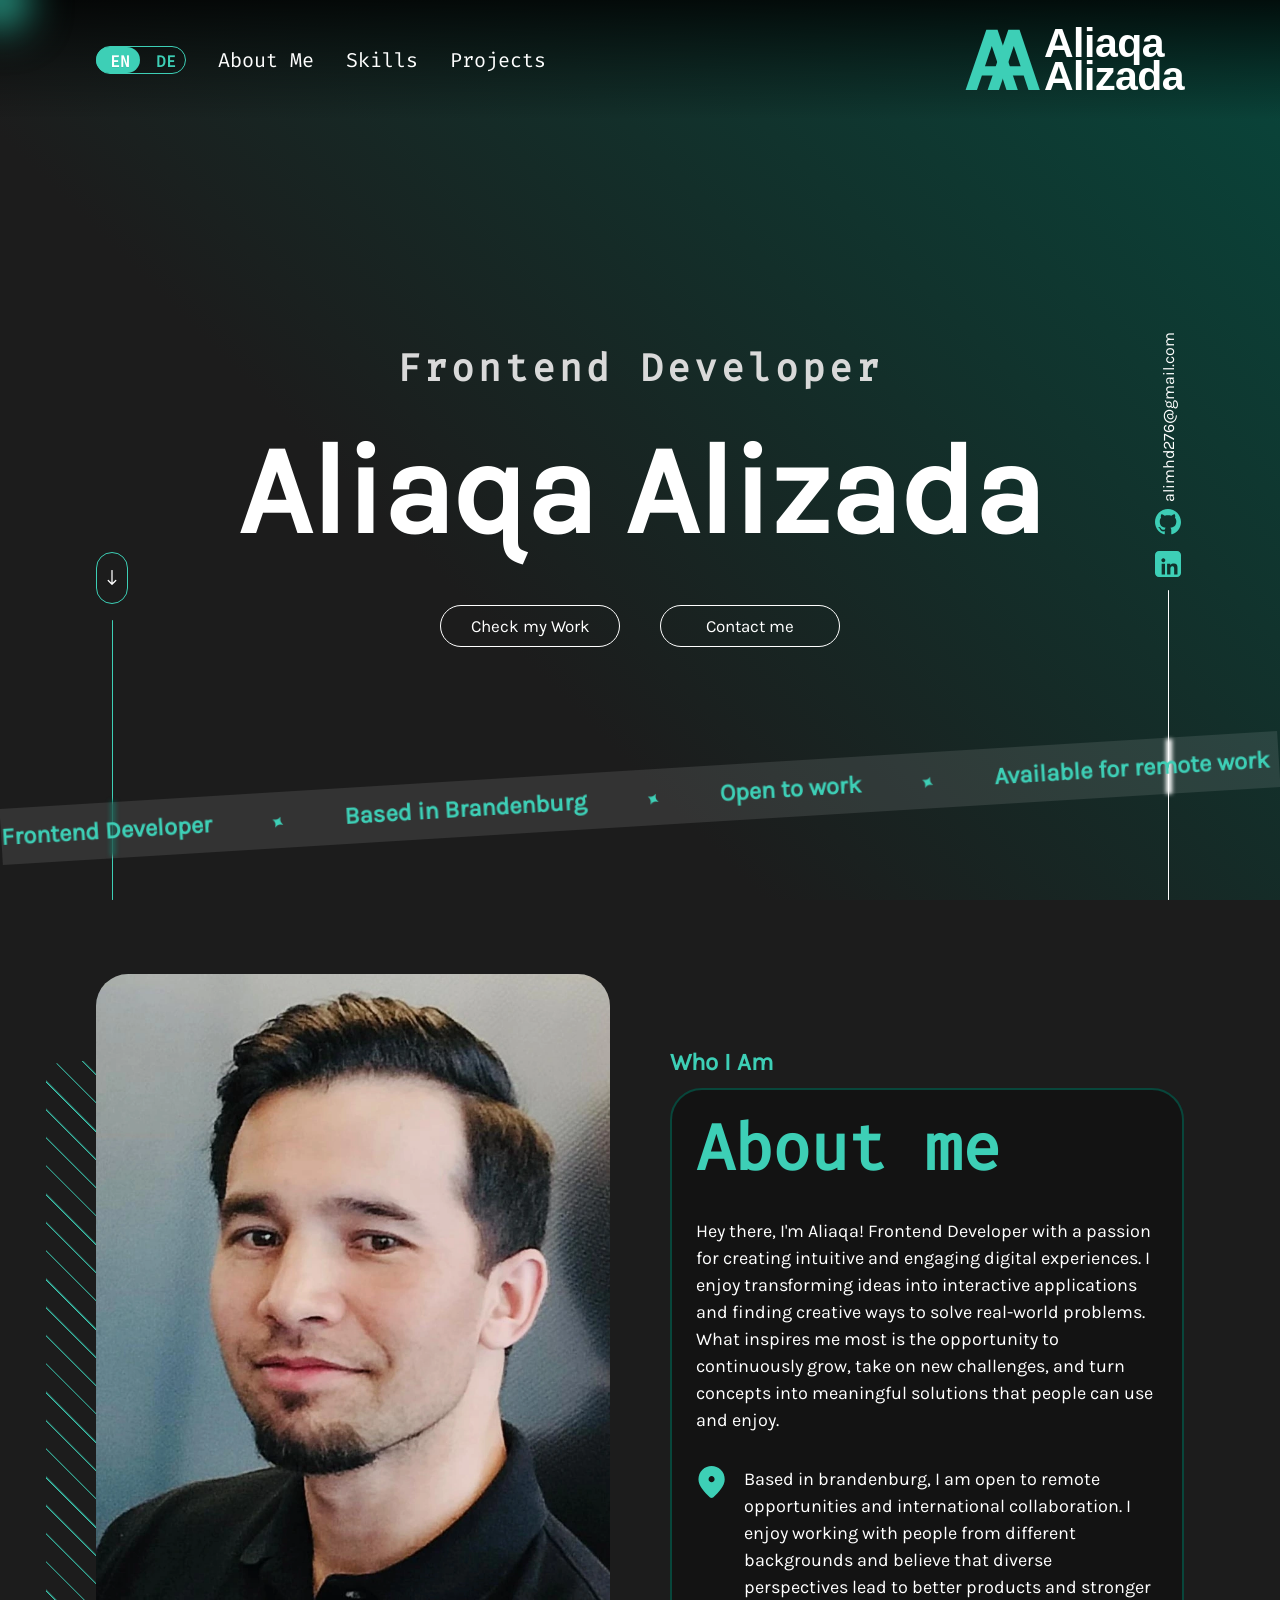
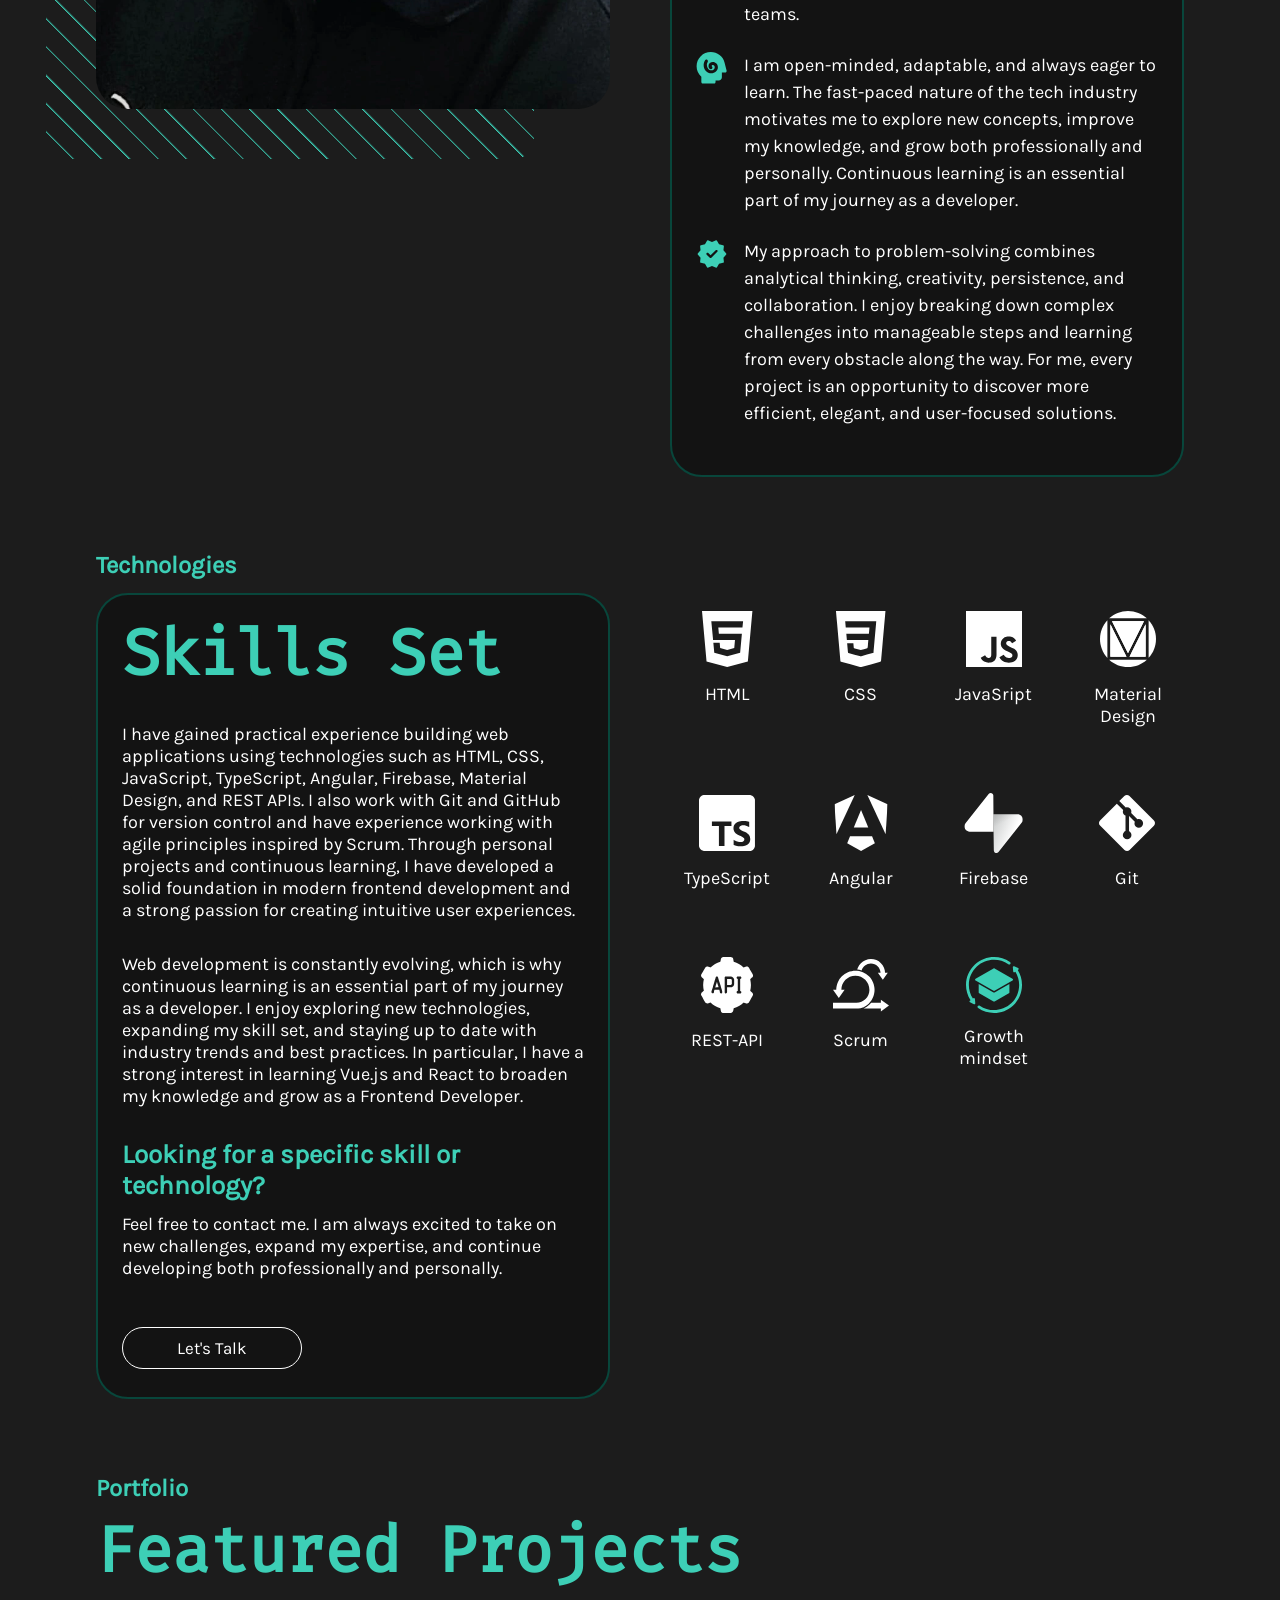
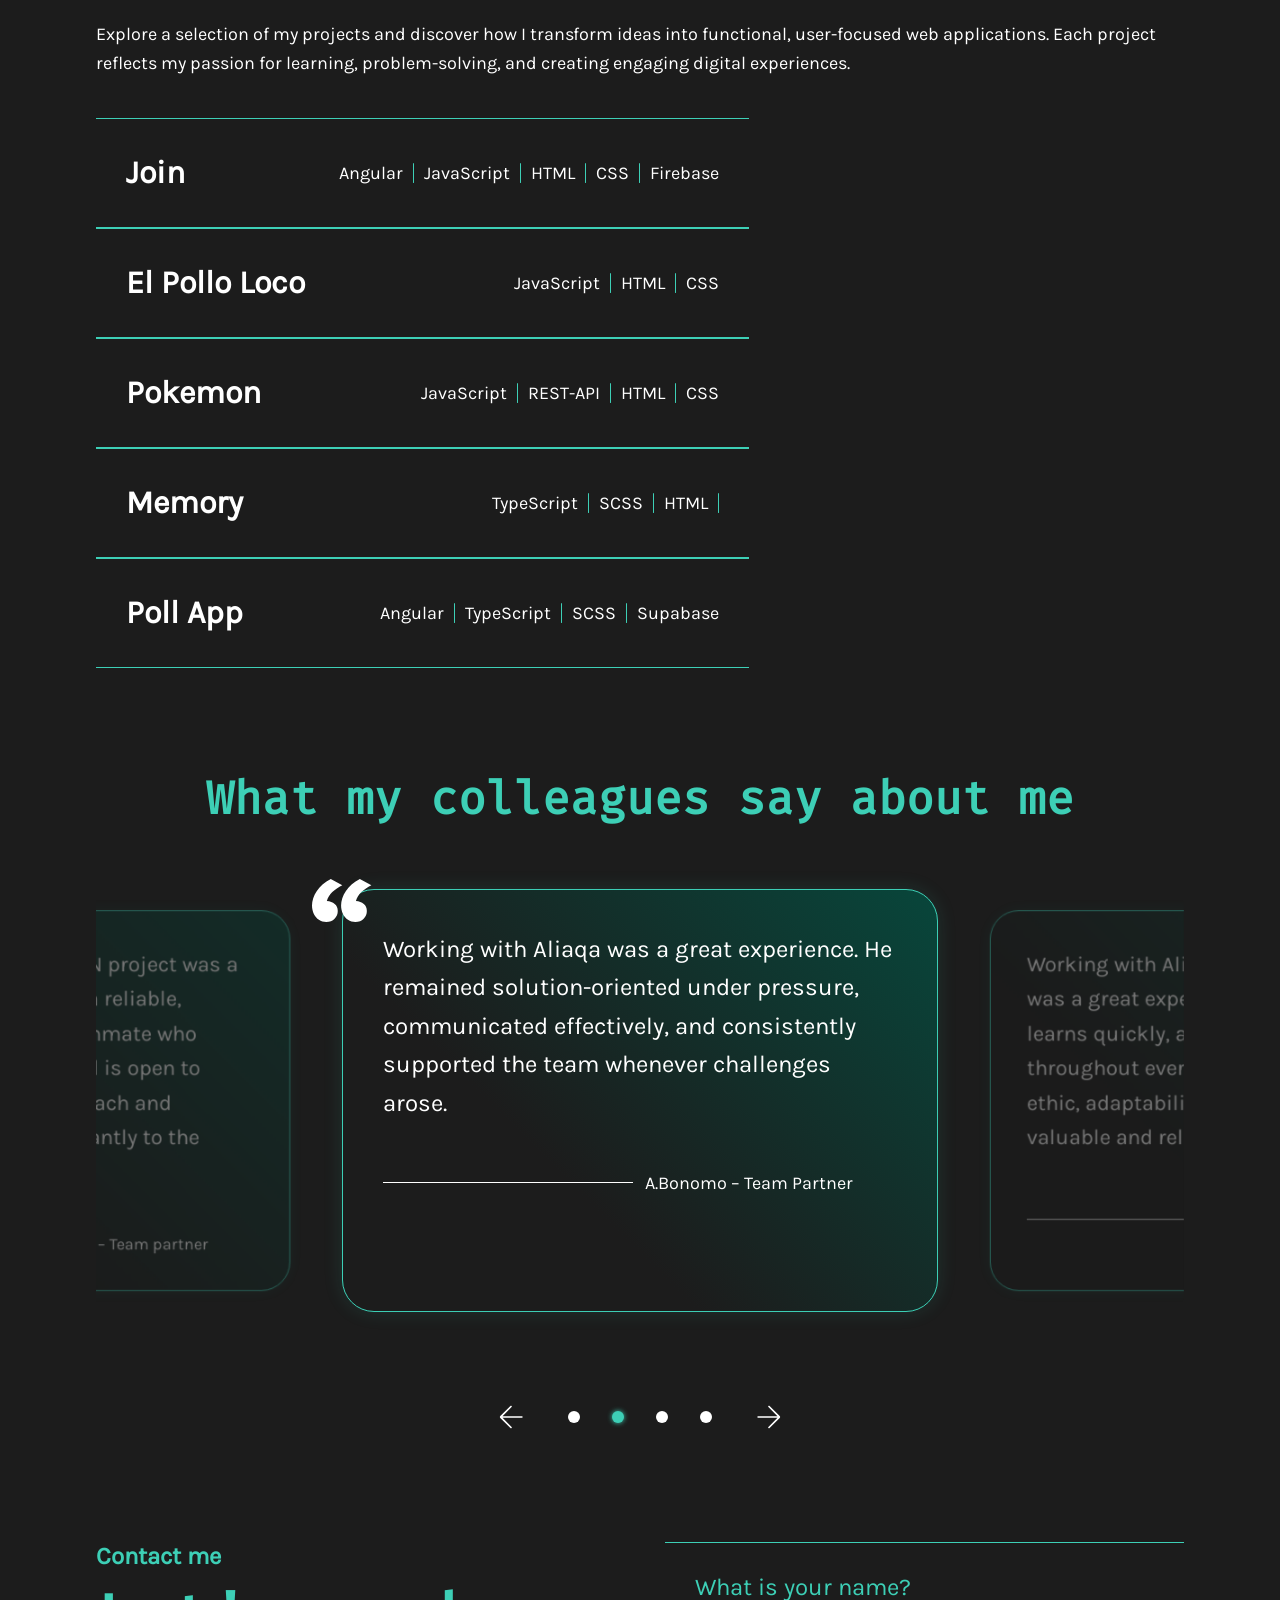
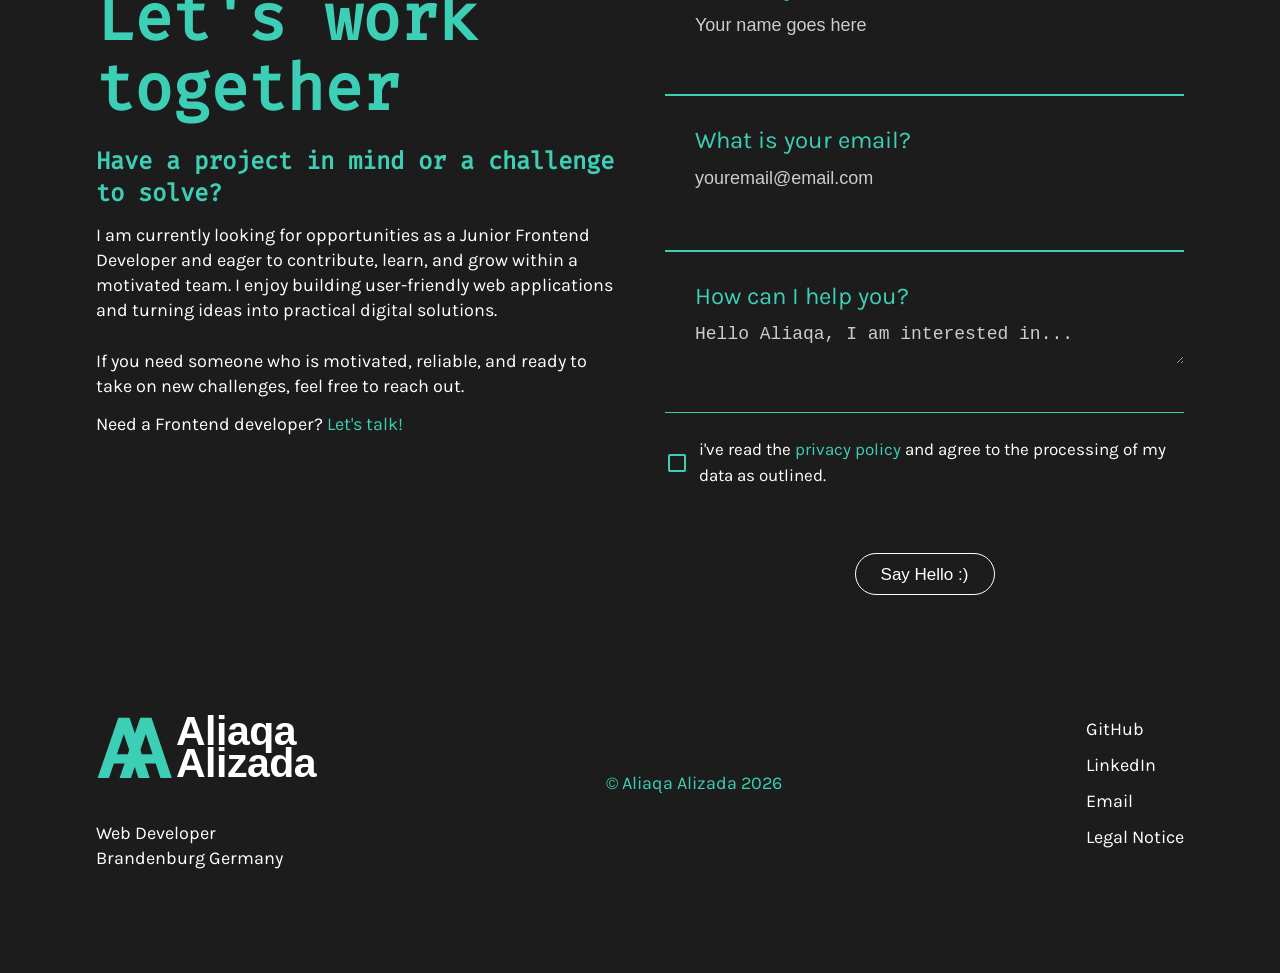
==== commit f405600c: "feat: Add Memory and Poll App project dialogs and cards and update descriptions to reflect their res" ====
--- a/index.html
+++ b/index.html
@@ -195,6 +195,9 @@
             </div>
 
             <div class="projects-container">
+
+                 <!-- Dilaog-1 -->
+
                 <div class="project-card" onclick="openDialog('joinDialog')">
                     <div class="project-content hidden">
                         <div class="project-title">
@@ -224,6 +227,7 @@
 
                 </div>
 
+                 <!-- Dilaog-2 -->
                 <div class="project-card" onclick="openDialog('elPolloLocoDialog')">
 
                     <div class="project-content hidden">
@@ -252,8 +256,7 @@
 
                 </div>
 
-                <!-- Dilaog-2 -->
-
+                <!-- Dilaog-3 -->
                 <div class="project-card" onclick="openDialog('bubbleDialog')">
                     <div class="project-content hidden">
 
@@ -279,6 +282,65 @@
                     <!-- Hover Image -->
                     <div class="bubble-project-preview">
                         <img src="assets/imgs/Pokemon-start.webp" alt="Pokemon project">
+                    </div>
+
+                </div>
+
+                 <!-- Dilaog-4 -->
+                <div class="project-card" onclick="openDialog('memoryDialog')">
+                    <div class="project-content hidden">
+
+                        <div class="project-title">
+                            <p>Memory</p>
+                            <span class="arrow-icon">
+                                <img src="assets/imgs/icons/arrow_outward.svg" alt="arrow-icon">
+                            </span>
+                        </div>
+
+                        <div class="contect-left">
+                            <p>TypeScript</p>
+                            <div class="project-vertical-line"></div>
+                            <p>SCSS</p>
+                           <div class="project-vertical-line"></div>
+                            <p>HTML</p>
+                            <div class="project-vertical-line"></div>
+                        </div>
+
+                    </div>
+
+                    <!-- Hover Image -->
+                    <div class="bubble-project-preview">
+                        <img src="assets/imgs/Memory1.png" alt="Memory project">
+                    </div>
+
+                </div>
+
+                 <!-- Dilaog-5 -->
+                <div class="project-card" onclick="openDialog('pollappDialog')">
+                    <div class="project-content hidden">
+
+                        <div class="project-title">
+                            <p>Poll App</p>
+                            <span class="arrow-icon">
+                                <img src="assets/imgs/icons/arrow_outward.svg" alt="arrow-icon">
+                            </span>
+                        </div>
+
+                        <div class="contect-left">
+                            <p>Angular</p>
+                            <div class="project-vertical-line"></div>
+                            <p>TypeScript</p>
+                           <div class="project-vertical-line"></div>
+                            <p>SCSS</p>
+                            <div class="project-vertical-line"></div>
+                            <p>Supabase</p>
+                        </div>
+
+                    </div>
+
+                    <!-- Hover Image -->
+                    <div class="bubble-project-preview">
+                        <img src="assets/imgs/pollApp.png" alt="PollApp project">
                     </div>
 
                 </div>
--- a/styles/testimonial-slider.css
+++ b/styles/testimonial-slider.css
@@ -226,6 +226,24 @@
 @media (max-width: 1100px) {
   .comments {
     padding-top: 74px;
+    padding-inline: 0;
+    margin-inline: -20px;
+  }
+
+  .testimonial-slider {
+    gap: 10px;
+  }
+
+  .testimonial-card {
+    padding: 28px;
+  }
+
+  .testimonial-text {
+    margin-bottom: 24px;
+  }
+
+  .testimonial-text {
+    font-size: 18px;
   }
 }
 
@@ -233,15 +251,6 @@
   .testimonial-viewport {
     max-width: 496px;
   }
-
-  .testimonial-card {
-    padding: 40px;
-  }
-
-  .testimonial-text {
-    font-size: 22px;
-  }
-
   .testimonial-footer {
     gap: 10px;
     flex-direction: column;
@@ -273,16 +282,15 @@
 }
 
 @media (max-width: 920px) {
+  .comments-header h3 {
+    padding-inline: 20px;
+  }
   .testimonial-viewport {
     max-width: 396px;
   }
 
   .testimonial-card {
-    padding: 40px;
-  }
-
-  .testimonial-text {
-    font-size: 20px;
+    padding: 26px;
   }
 
   .quote-mark img {
@@ -329,7 +337,7 @@
   }
 
   .testimonial-card {
-    padding: 40px 24px;
+    padding: 24px 20px;
   }
 
   .testimonial-text {
@@ -348,10 +356,6 @@
     max-width: 300px;
   }
 
-  .testimonial-card {
-    padding: 40px;
-  }
-
   .testimonial-text {
     font-size: 16px;
   }
@@ -369,7 +373,6 @@
 @media (max-width: 480px) {
   .testimonial-text {
     font-size: 16px;
-    margin-bottom: 30px;
   }
 
   .slider-dots {
@@ -389,7 +392,7 @@
 
 @media (max-width: 430px) {
   .testimonial-viewport {
-    max-width: 248px;
+    max-width: 275px;
   }
 
   .testimonial-slider {
--- a/styles/projects-dialog.css
+++ b/styles/projects-dialog.css
@@ -1,9 +1,11 @@
 .project-dialog {
   width: calc(100% - 192px);
-  max-width: 1440px;
-  min-height: 80dvh;
+  max-width: 1200px;
+  max-height: 90vh;
+  padding-top: 50px;
+  padding-inline: 73px;
+  padding-bottom: 140px;
   margin: auto;
-  padding: 96px;
   border: 1px solid #3dcfb6;
   border-radius: 32px;
   background: linear-gradient(90deg, #1c1c1c 0%, #0b3d36 100%);
@@ -72,7 +74,6 @@
   justify-content: space-between;
   gap: 80px;
   width: 100%;
-  height: 100%;
 }
 
 .dialog-left {
@@ -81,39 +82,40 @@
 }
 
 .dialog-left h2 {
-  font-size: 180px;
+  font-size: 128px;
   line-height: 1;
   color: #3dcfb6;
-  margin-bottom: 16px;
   font-family: "Karla";
 }
 
 .dialog-name {
-  font-size: 92px;
+  font-size: 64px;
   font-weight: 700;
   font-family: "Fira Code";
-  margin-bottom: 48px;
+  margin-bottom: 14px;
+  line-height: 1;
+  letter-spacing: -3px;
 }
 
 .dialog-title {
-  font-size: 42px;
+  font-size: 24px;
   font-weight: 700;
   color: #3dcfb6;
-  margin-bottom: 32px;
+  margin-bottom: 14px;
 }
 
 .dialog-description {
-  font-size: 24px;
+  font-size: 18px;
   line-height: 1.6;
-  max-width: 700px;
-  margin-bottom: 48px;
+  max-width: 500px;
+  margin-bottom: 30px;
 }
 
 .tech-icons {
   display: flex;
   flex-wrap: wrap;
   gap: 28px;
-  margin-bottom: 56px;
+  margin-bottom: 30px;
 }
 
 .tech-icons div {
@@ -123,12 +125,13 @@
 }
 
 .tech-icons img {
-  width: 28px;
-  height: 28px;
+  width: 24px;
+  height: 24px;
 }
 
 .tech-icons span {
-  font-size: 22px;
+  font-size: 17px;
+  font-weight: 400;
 }
 
 .dialog-buttons {
@@ -137,13 +140,18 @@
 }
 
 .dialog-buttons a {
-  padding: 12px 22px;
+  padding: 8px 16px;
   border: 1px solid white;
   border-radius: 999px;
   text-decoration: none;
   color: white;
-  font-size: 20px;
+  font-size: 18px;
   transition: 0.3s ease;
+}
+
+.dialog-buttons a img {
+  width: 20px;
+  height: 20px;
 }
 
 .dialog-buttons a:hover {
@@ -170,8 +178,8 @@
 
 .close-dialog {
   position: absolute;
-  top: 86px;
-  right: 80px;
+  top: 50px;
+  right: 60px;
   background: transparent;
   border: none;
   color: white;
@@ -181,8 +189,8 @@
 
 .next-project {
   position: absolute;
-  right: 88px;
-  bottom: 88px;
+  right: 64px;
+  bottom: 60px;
   display: flex;
   justify-content: center;
   align-items: center;
@@ -243,6 +251,9 @@
 }
 
 @media (max-width: 1165px) {
+  .project-dialog {
+    width: calc(100% - 300px);
+  }
   .project-card {
     padding: 0;
   }
@@ -273,20 +284,20 @@
 
   .dialog-left {
     max-width: 100%;
-    padding-top: 50px;
+    padding-top: 26px;
   }
 
   .dialog-left h2 {
-    font-size: 100px;
+    font-size: 88px;
   }
 
   .dialog-name {
-    font-size: 64px;
+    font-size: 50px;
     line-height: 1;
   }
 
   .dialog-title {
-    font-size: 30px;
+    font-size: 20px;
     margin-bottom: 22px;
   }
 
@@ -318,7 +329,13 @@
   }
 }
 
-@media (max-width: 768px) {
+@media (max-width: 1000px) {
+  .project-dialog {
+    width: calc(100% - 200px);
+  }
+}
+
+@media (max-width: 968px) {
   .project-dialog {
     width: calc(100% - 42px);
   }
@@ -350,19 +367,18 @@
   }
 
   .dialog-left h2 {
-    font-size: 100px;
     font-size: 72px;
     margin-bottom: 0px;
   }
 
   .dialog-name {
-    font-size: 56px;
+    font-size: 48px;
     margin-bottom: 16px;
     line-height: 1;
   }
 
   .dialog-title {
-    font-size: 28px;
+    font-size: 20px;
     font-weight: 600;
     margin-bottom: 14px;
   }
